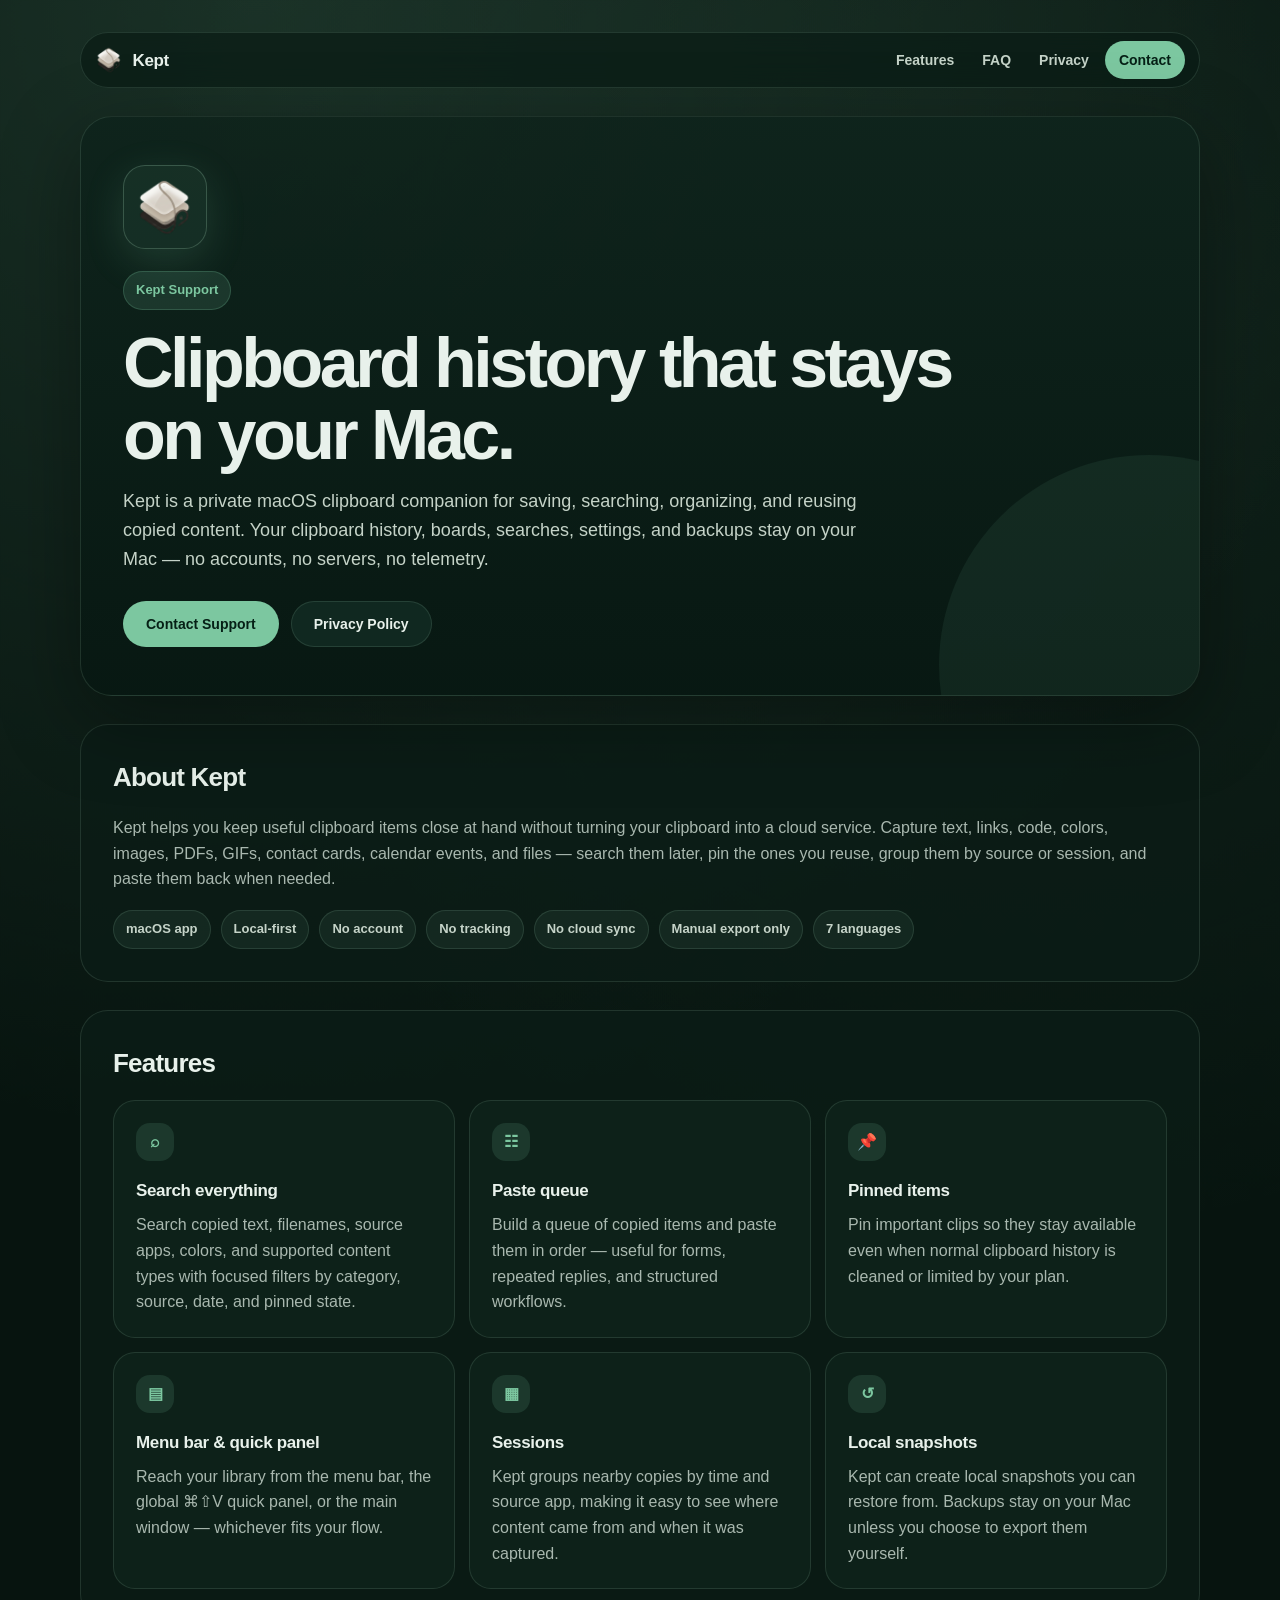
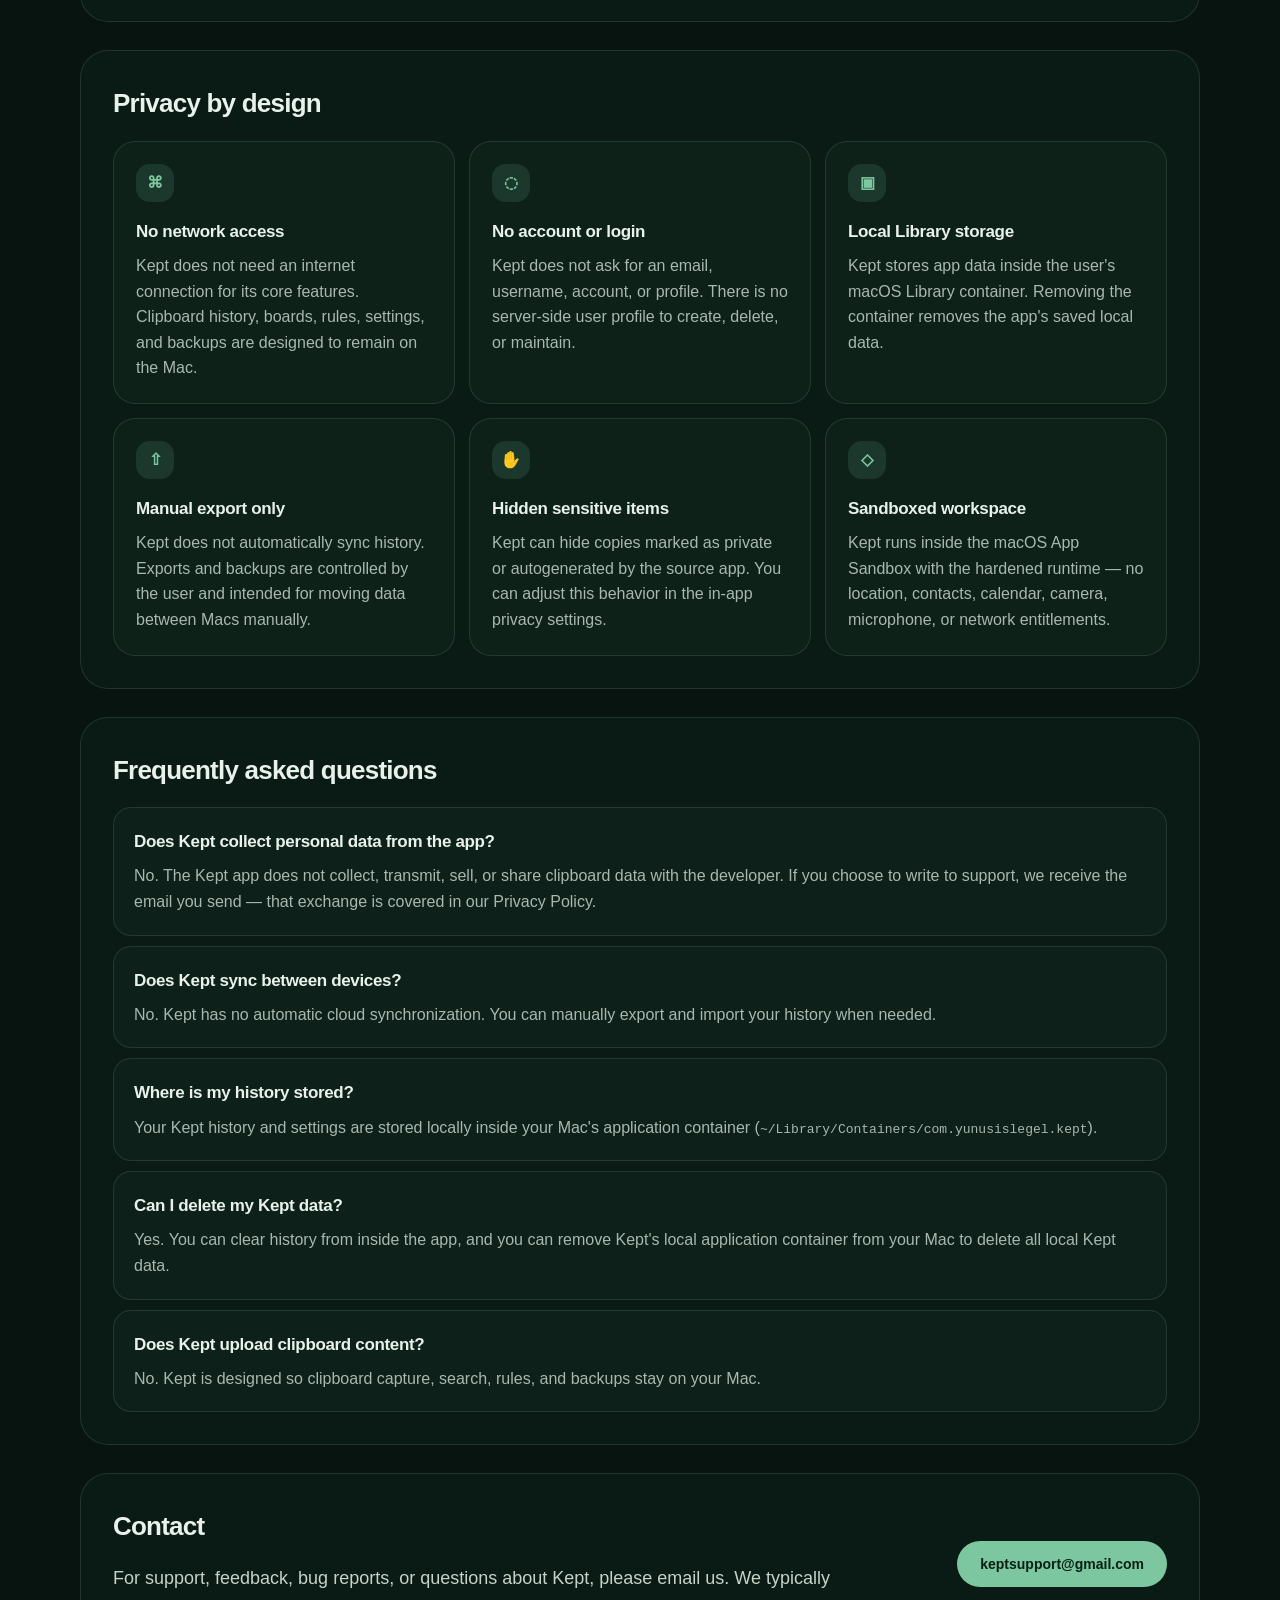
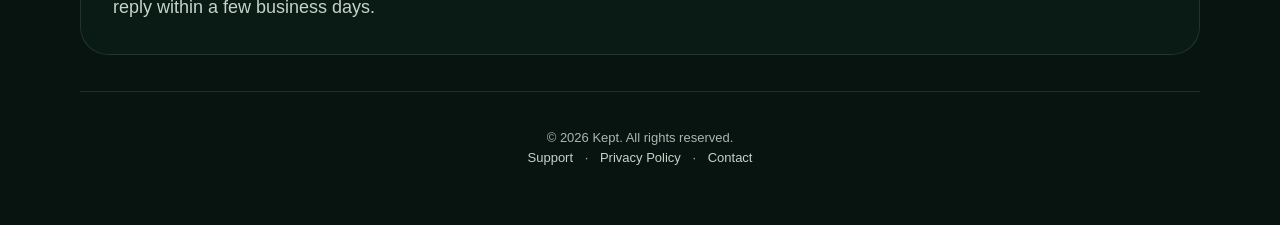
==== index.html @ 7ba40371 "Add files via upload" ====
<!DOCTYPE html>
<html lang="en">
<head>
  <meta charset="UTF-8" />
  <meta name="viewport" content="width=device-width, initial-scale=1.0" />
  <title>Kept — Support</title>
  <meta name="description" content="Kept is a fast, local-only clipboard manager for macOS. Everything you copy stays on your Mac." />
  <link rel="icon" type="image/png" href="./assets/KeptLogo.png" />
  <style>
    :root {
      --bg: #07140f;
      --panel: #0b1d16;
      --card: #0f241c;
      --card-soft: #102820;
      --border: rgba(148, 190, 167, 0.16);
      --border-strong: rgba(148, 190, 167, 0.28);
      --text: #e8f1eb;
      --muted: #a9b8af;
      --muted-strong: #c5d3c8;
      --accent: #7cc7a0;
      --accent-soft: rgba(124, 199, 160, 0.14);
      --shadow: 0 24px 80px rgba(0, 0, 0, 0.35);
    }

    * { box-sizing: border-box; }

    html, body { background: var(--bg); }

    body {
      margin: 0;
      font-family: -apple-system, BlinkMacSystemFont, "Inter", "Segoe UI", Arial, sans-serif;
      background:
        radial-gradient(circle at 20% 0%, rgba(124, 199, 160, 0.16), transparent 32%),
        radial-gradient(circle at 80% 10%, rgba(124, 199, 160, 0.08), transparent 28%),
        var(--bg);
      color: var(--text);
      line-height: 1.6;
      -webkit-font-smoothing: antialiased;
    }

    a { color: var(--accent); text-decoration: none; }
    a:hover { text-decoration: underline; }

    .wrap {
      width: min(1120px, calc(100% - 32px));
      margin: 0 auto;
      padding: 32px 0 48px;
    }

    /* Top bar */
    .topbar {
      display: flex;
      align-items: center;
      justify-content: space-between;
      padding: 8px 14px;
      border: 1px solid var(--border);
      background: rgba(11, 29, 22, 0.72);
      border-radius: 999px;
      backdrop-filter: blur(20px);
      -webkit-backdrop-filter: blur(20px);
      margin-bottom: 28px;
    }

    .brand {
      display: inline-flex;
      align-items: center;
      gap: 10px;
      font-weight: 800;
      letter-spacing: -0.02em;
      color: var(--text);
      font-size: 17px;
    }

    .brand img {
      width: 28px;
      height: 28px;
      border-radius: 8px;
      display: block;
    }

    .topnav {
      display: inline-flex;
      gap: 4px;
      align-items: center;
    }

    .topnav a {
      color: var(--muted-strong);
      font-weight: 700;
      font-size: 14px;
      padding: 8px 12px;
      border-radius: 999px;
    }

    .topnav a:hover {
      background: var(--accent-soft);
      color: var(--accent);
      text-decoration: none;
    }

    .topnav a.cta {
      background: var(--accent);
      color: #062016;
      padding: 8px 14px;
    }

    .topnav a.cta:hover { background: #6db691; color: #062016; }

    /* Hero */
    .hero {
      border: 1px solid var(--border);
      background: linear-gradient(180deg, rgba(15, 36, 28, 0.96), rgba(8, 24, 18, 0.96));
      border-radius: 32px;
      padding: 48px 42px;
      box-shadow: var(--shadow);
      overflow: hidden;
      position: relative;
    }

    .hero::after {
      content: "";
      position: absolute;
      width: 420px;
      height: 420px;
      border-radius: 999px;
      background: rgba(124, 199, 160, 0.08);
      right: -160px;
      bottom: -180px;
      pointer-events: none;
    }

    .hero-logo {
      width: 84px;
      height: 84px;
      border-radius: 22px;
      border: 1px solid var(--border-strong);
      background: rgba(124, 199, 160, 0.08);
      padding: 10px;
      box-shadow: 0 12px 40px rgba(124, 199, 160, 0.16);
      display: block;
    }

    .badge {
      display: inline-flex;
      align-items: center;
      gap: 8px;
      padding: 8px 12px;
      border-radius: 999px;
      background: var(--accent-soft);
      color: var(--accent);
      font-size: 13px;
      font-weight: 700;
      border: 1px solid rgba(124, 199, 160, 0.22);
      margin-top: 22px;
    }

    h1 {
      font-size: clamp(38px, 5.6vw, 70px);
      line-height: 1.02;
      letter-spacing: -0.05em;
      margin: 18px 0 16px;
      max-width: 900px;
    }

    h2 {
      margin: 0 0 16px;
      font-size: 26px;
      letter-spacing: -0.03em;
    }

    h3 {
      margin: 0 0 8px;
      font-size: 17px;
      letter-spacing: -0.02em;
    }

    p, li { color: var(--muted); margin: 0; }
    li { margin: 6px 0; }
    .lead { font-size: 18px; max-width: 760px; color: var(--muted-strong); }

    .actions {
      display: flex;
      flex-wrap: wrap;
      gap: 12px;
      margin-top: 28px;
      position: relative;
      z-index: 1;
    }

    .button {
      display: inline-flex;
      align-items: center;
      justify-content: center;
      min-height: 46px;
      padding: 0 22px;
      border-radius: 999px;
      font-weight: 800;
      border: 1px solid var(--border);
      background: var(--card-soft);
      color: var(--text);
      font-size: 14px;
    }

    .button.primary {
      background: var(--accent);
      color: #062016;
      border-color: transparent;
    }

    .button.primary:hover { background: #6db691; text-decoration: none; }
    .button:hover { background: rgba(124, 199, 160, 0.10); text-decoration: none; }

    .section {
      margin-top: 28px;
      border: 1px solid var(--border);
      background: rgba(11, 29, 22, 0.82);
      border-radius: 28px;
      padding: 32px;
    }

    .grid {
      display: grid;
      grid-template-columns: repeat(3, 1fr);
      gap: 14px;
    }

    .grid.two { grid-template-columns: repeat(2, 1fr); }

    .card {
      border: 1px solid var(--border);
      background: rgba(15, 36, 28, 0.82);
      border-radius: 22px;
      padding: 22px;
      min-height: 160px;
    }

    .icon {
      width: 38px;
      height: 38px;
      display: inline-flex;
      align-items: center;
      justify-content: center;
      border-radius: 14px;
      background: var(--accent-soft);
      color: var(--accent);
      margin-bottom: 16px;
      font-weight: 900;
      font-size: 16px;
    }

    .pill-row {
      display: flex;
      flex-wrap: wrap;
      gap: 10px;
      margin-top: 18px;
    }

    .pill {
      border: 1px solid var(--border);
      background: rgba(124, 199, 160, 0.08);
      color: var(--muted-strong);
      padding: 8px 12px;
      border-radius: 999px;
      font-size: 13px;
      font-weight: 700;
    }

    .faq {
      display: grid;
      gap: 10px;
    }

    .faq-item {
      border: 1px solid var(--border);
      background: rgba(15, 36, 28, 0.68);
      border-radius: 18px;
      padding: 20px;
    }

    .contact-card {
      display: flex;
      flex-wrap: wrap;
      gap: 18px;
      align-items: center;
      justify-content: space-between;
    }

    .contact-card .lead { margin: 0; }

    footer {
      padding: 36px 0 8px;
      color: var(--muted);
      font-size: 13px;
      text-align: center;
      border-top: 1px solid var(--border);
      margin-top: 36px;
    }

    footer a { color: var(--muted-strong); margin: 0 8px; }
    footer a:hover { color: var(--accent); }

    @media (max-width: 820px) {
      .hero { padding: 32px 24px; }
      .section { padding: 24px; }
      .grid, .grid.two { grid-template-columns: 1fr; }
      .topnav a:not(.cta) { display: none; }
    }
  </style>
</head>
<body>
  <main class="wrap">

    <nav class="topbar" aria-label="Primary">
      <a class="brand" href="./index.html">
        <img src="./assets/KeptLogo.png" alt="Kept logo" />
        Kept
      </a>
      <div class="topnav">
        <a href="#features">Features</a>
        <a href="#faq">FAQ</a>
        <a href="./privacy.html">Privacy</a>
        <a class="cta" href="mailto:keptsupport@gmail.com">Contact</a>
      </div>
    </nav>

    <section class="hero">
      <img class="hero-logo" src="./assets/KeptLogo.png" alt="Kept" />
      <span class="badge">Kept Support</span>
      <h1>Clipboard history that stays on your Mac.</h1>
      <p class="lead">
        Kept is a private macOS clipboard companion for saving, searching, organizing,
        and reusing copied content. Your clipboard history, boards, searches, settings,
        and backups stay on your Mac — no accounts, no servers, no telemetry.
      </p>
      <div class="actions">
        <a class="button primary" href="mailto:keptsupport@gmail.com">Contact Support</a>
        <a class="button" href="./privacy.html">Privacy Policy</a>
      </div>
    </section>

    <section class="section">
      <h2>About Kept</h2>
      <p>
        Kept helps you keep useful clipboard items close at hand without turning your
        clipboard into a cloud service. Capture text, links, code, colors, images, PDFs,
        GIFs, contact cards, calendar events, and files — search them later, pin the ones
        you reuse, group them by source or session, and paste them back when needed.
      </p>
      <div class="pill-row">
        <span class="pill">macOS app</span>
        <span class="pill">Local-first</span>
        <span class="pill">No account</span>
        <span class="pill">No tracking</span>
        <span class="pill">No cloud sync</span>
        <span class="pill">Manual export only</span>
        <span class="pill">7 languages</span>
      </div>
    </section>

    <section class="section" id="features">
      <h2>Features</h2>
      <div class="grid">
        <article class="card">
          <div class="icon">⌕</div>
          <h3>Search everything</h3>
          <p>Search copied text, filenames, source apps, colors, and supported content types with focused filters by category, source, date, and pinned state.</p>
        </article>
        <article class="card">
          <div class="icon">☷</div>
          <h3>Paste queue</h3>
          <p>Build a queue of copied items and paste them in order — useful for forms, repeated replies, and structured workflows.</p>
        </article>
        <article class="card">
          <div class="icon">📌</div>
          <h3>Pinned items</h3>
          <p>Pin important clips so they stay available even when normal clipboard history is cleaned or limited by your plan.</p>
        </article>
        <article class="card">
          <div class="icon">▤</div>
          <h3>Menu bar &amp; quick panel</h3>
          <p>Reach your library from the menu bar, the global ⌘⇧V quick panel, or the main window — whichever fits your flow.</p>
        </article>
        <article class="card">
          <div class="icon">▦</div>
          <h3>Sessions</h3>
          <p>Kept groups nearby copies by time and source app, making it easy to see where content came from and when it was captured.</p>
        </article>
        <article class="card">
          <div class="icon">↺</div>
          <h3>Local snapshots</h3>
          <p>Kept can create local snapshots you can restore from. Backups stay on your Mac unless you choose to export them yourself.</p>
        </article>
      </div>
    </section>

    <section class="section">
      <h2>Privacy by design</h2>
      <div class="grid">
        <article class="card">
          <div class="icon">⌘</div>
          <h3>No network access</h3>
          <p>Kept does not need an internet connection for its core features. Clipboard history, boards, rules, settings, and backups are designed to remain on the Mac.</p>
        </article>
        <article class="card">
          <div class="icon">◌</div>
          <h3>No account or login</h3>
          <p>Kept does not ask for an email, username, account, or profile. There is no server-side user profile to create, delete, or maintain.</p>
        </article>
        <article class="card">
          <div class="icon">▣</div>
          <h3>Local Library storage</h3>
          <p>Kept stores app data inside the user's macOS Library container. Removing the container removes the app's saved local data.</p>
        </article>
        <article class="card">
          <div class="icon">⇧</div>
          <h3>Manual export only</h3>
          <p>Kept does not automatically sync history. Exports and backups are controlled by the user and intended for moving data between Macs manually.</p>
        </article>
        <article class="card">
          <div class="icon">✋</div>
          <h3>Hidden sensitive items</h3>
          <p>Kept can hide copies marked as private or autogenerated by the source app. You can adjust this behavior in the in-app privacy settings.</p>
        </article>
        <article class="card">
          <div class="icon">◇</div>
          <h3>Sandboxed workspace</h3>
          <p>Kept runs inside the macOS App Sandbox with the hardened runtime — no location, contacts, calendar, camera, microphone, or network entitlements.</p>
        </article>
      </div>
    </section>

    <section class="section" id="faq">
      <h2>Frequently asked questions</h2>
      <div class="faq">
        <div class="faq-item">
          <h3>Does Kept collect personal data from the app?</h3>
          <p>No. The Kept app does not collect, transmit, sell, or share clipboard data with the developer. If you choose to write to support, we receive the email you send — that exchange is covered in our Privacy Policy.</p>
        </div>
        <div class="faq-item">
          <h3>Does Kept sync between devices?</h3>
          <p>No. Kept has no automatic cloud synchronization. You can manually export and import your history when needed.</p>
        </div>
        <div class="faq-item">
          <h3>Where is my history stored?</h3>
          <p>Your Kept history and settings are stored locally inside your Mac's application container (<code>~/Library/Containers/com.yunusislegel.kept</code>).</p>
        </div>
        <div class="faq-item">
          <h3>Can I delete my Kept data?</h3>
          <p>Yes. You can clear history from inside the app, and you can remove Kept's local application container from your Mac to delete all local Kept data.</p>
        </div>
        <div class="faq-item">
          <h3>Does Kept upload clipboard content?</h3>
          <p>No. Kept is designed so clipboard capture, search, rules, and backups stay on your Mac.</p>
        </div>
      </div>
    </section>

    <section class="section" id="contact">
      <div class="contact-card">
        <div>
          <h2>Contact</h2>
          <p class="lead">
            For support, feedback, bug reports, or questions about Kept, please email us.
            We typically reply within a few business days.
          </p>
        </div>
        <a class="button primary" href="mailto:keptsupport@gmail.com">keptsupport@gmail.com</a>
      </div>
    </section>

    <footer>
      © 2026 Kept. All rights reserved.
      <br />
      <a href="./index.html">Support</a> ·
      <a href="./privacy.html">Privacy Policy</a> ·
      <a href="mailto:keptsupport@gmail.com">Contact</a>
    </footer>
  </main>
</body>
</html>
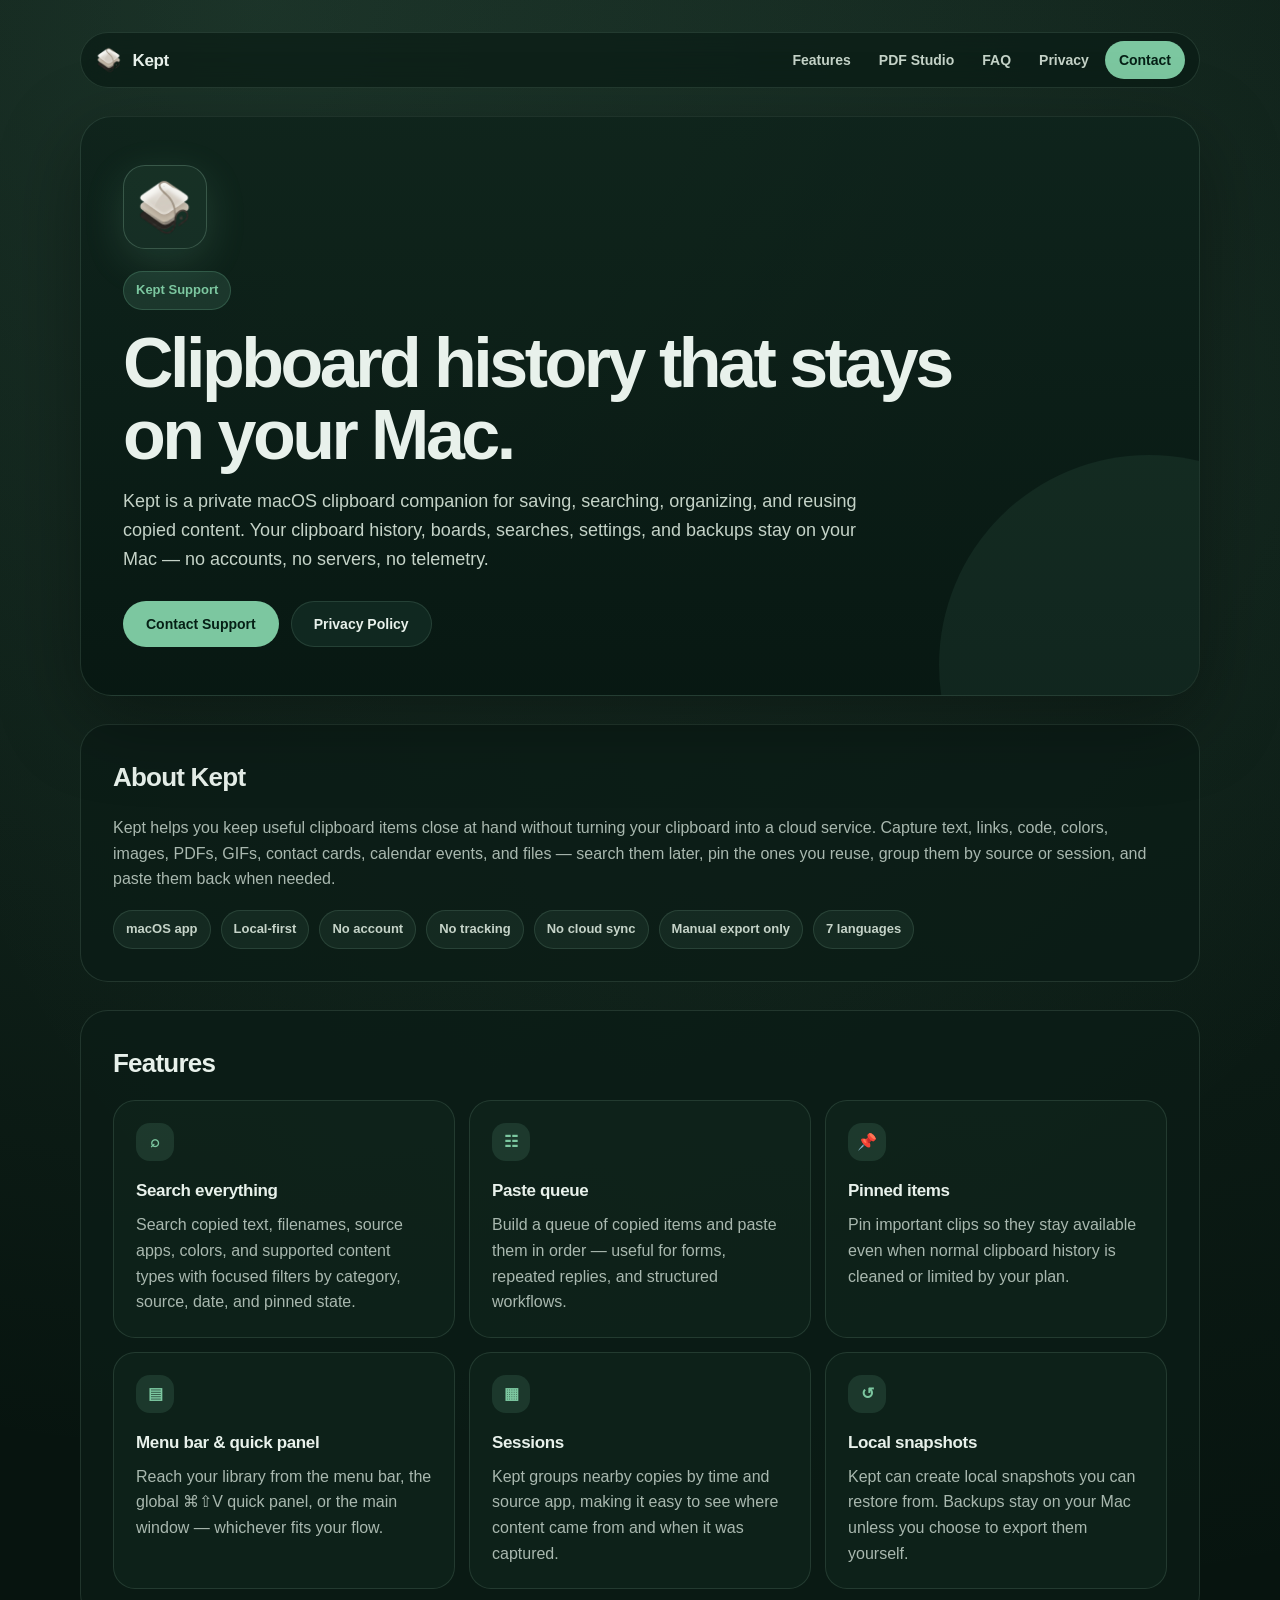
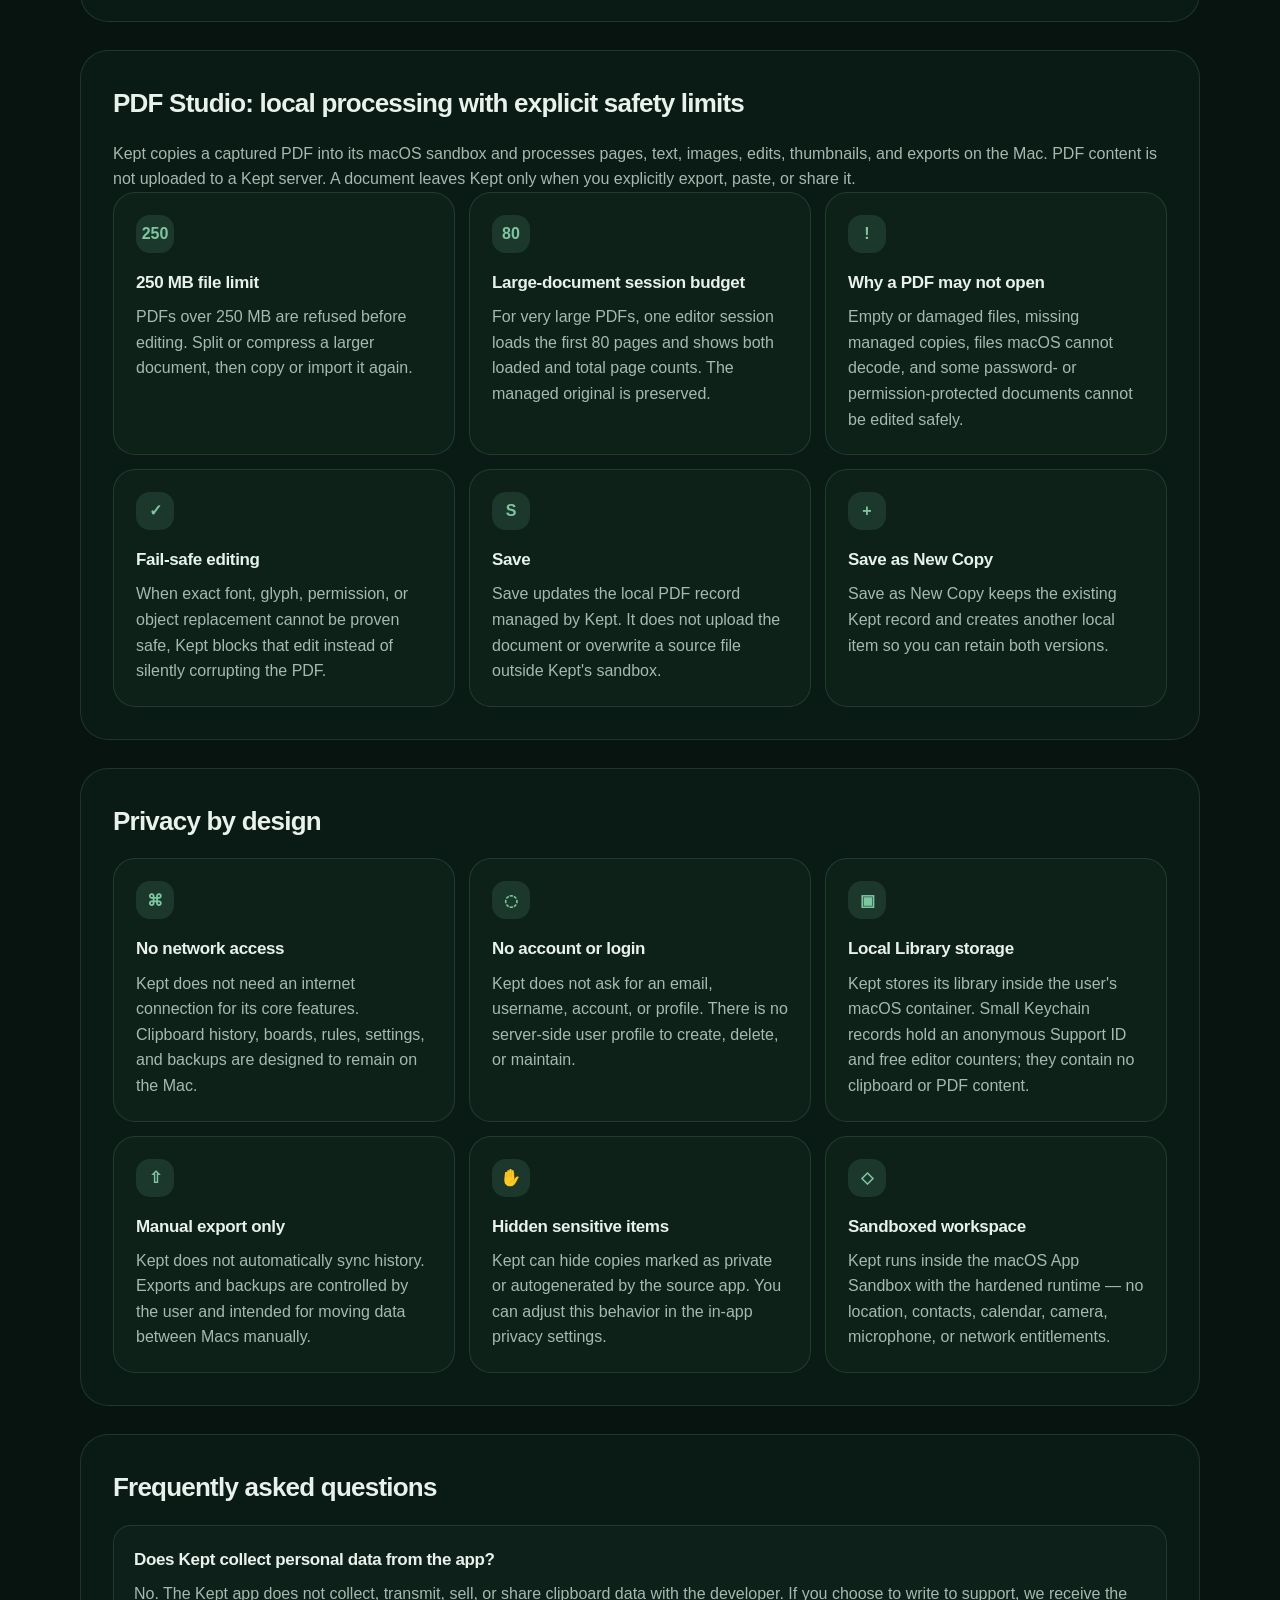
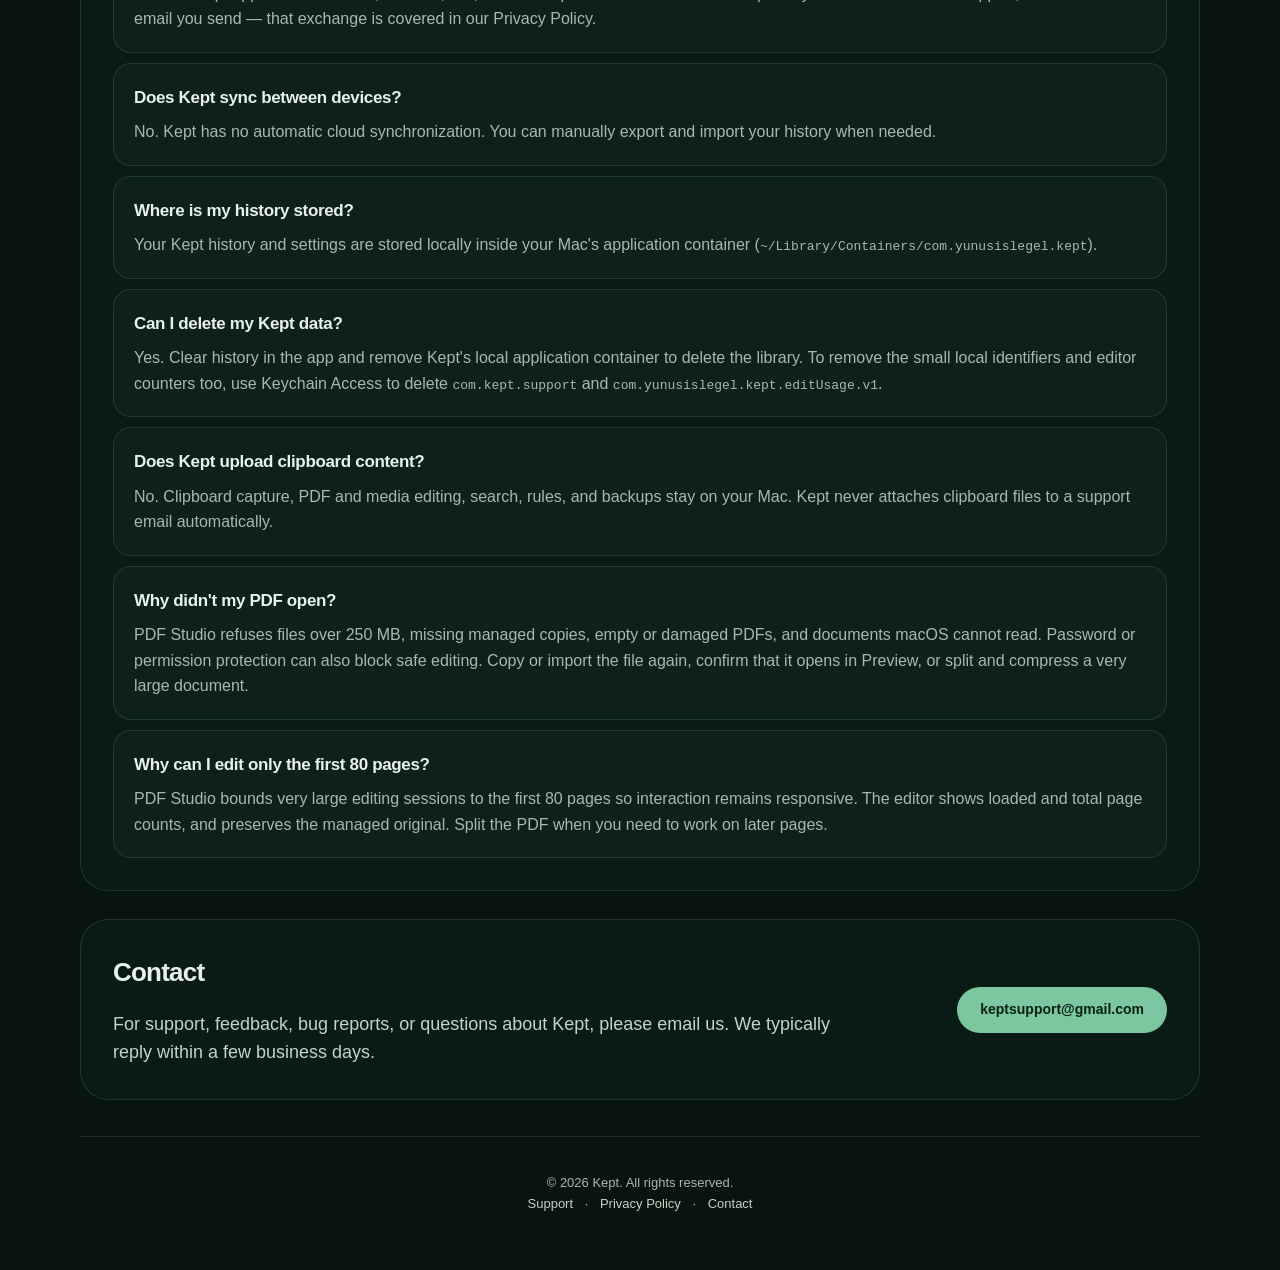
==== commit 602a4cba: "Document local PDF privacy and limits" ====
--- a/index.html
+++ b/index.html
@@ -317,6 +317,7 @@
       </a>
       <div class="topnav">
         <a href="#features">Features</a>
+        <a href="#pdf-studio">PDF Studio</a>
         <a href="#faq">FAQ</a>
         <a href="./privacy.html">Privacy</a>
         <a class="cta" href="mailto:keptsupport@gmail.com">Contact</a>
@@ -393,6 +394,48 @@
       </div>
     </section>
 
+    <section class="section" id="pdf-studio">
+      <h2>PDF Studio: local processing with explicit safety limits</h2>
+      <p>
+        Kept copies a captured PDF into its macOS sandbox and processes pages, text,
+        images, edits, thumbnails, and exports on the Mac. PDF content is not uploaded
+        to a Kept server. A document leaves Kept only when you explicitly export, paste,
+        or share it.
+      </p>
+      <div class="grid">
+        <article class="card">
+          <div class="icon">250</div>
+          <h3>250 MB file limit</h3>
+          <p>PDFs over 250 MB are refused before editing. Split or compress a larger document, then copy or import it again.</p>
+        </article>
+        <article class="card">
+          <div class="icon">80</div>
+          <h3>Large-document session budget</h3>
+          <p>For very large PDFs, one editor session loads the first 80 pages and shows both loaded and total page counts. The managed original is preserved.</p>
+        </article>
+        <article class="card">
+          <div class="icon">!</div>
+          <h3>Why a PDF may not open</h3>
+          <p>Empty or damaged files, missing managed copies, files macOS cannot decode, and some password- or permission-protected documents cannot be edited safely.</p>
+        </article>
+        <article class="card">
+          <div class="icon">✓</div>
+          <h3>Fail-safe editing</h3>
+          <p>When exact font, glyph, permission, or object replacement cannot be proven safe, Kept blocks that edit instead of silently corrupting the PDF.</p>
+        </article>
+        <article class="card">
+          <div class="icon">S</div>
+          <h3>Save</h3>
+          <p>Save updates the local PDF record managed by Kept. It does not upload the document or overwrite a source file outside Kept's sandbox.</p>
+        </article>
+        <article class="card">
+          <div class="icon">+</div>
+          <h3>Save as New Copy</h3>
+          <p>Save as New Copy keeps the existing Kept record and creates another local item so you can retain both versions.</p>
+        </article>
+      </div>
+    </section>
+
     <section class="section">
       <h2>Privacy by design</h2>
       <div class="grid">
@@ -409,7 +452,7 @@
         <article class="card">
           <div class="icon">▣</div>
           <h3>Local Library storage</h3>
-          <p>Kept stores app data inside the user's macOS Library container. Removing the container removes the app's saved local data.</p>
+          <p>Kept stores its library inside the user's macOS container. Small Keychain records hold an anonymous Support ID and free editor counters; they contain no clipboard or PDF content.</p>
         </article>
         <article class="card">
           <div class="icon">⇧</div>
@@ -446,11 +489,19 @@
         </div>
         <div class="faq-item">
           <h3>Can I delete my Kept data?</h3>
-          <p>Yes. You can clear history from inside the app, and you can remove Kept's local application container from your Mac to delete all local Kept data.</p>
+          <p>Yes. Clear history in the app and remove Kept's local application container to delete the library. To remove the small local identifiers and editor counters too, use Keychain Access to delete <code>com.kept.support</code> and <code>com.yunusislegel.kept.editUsage.v1</code>.</p>
         </div>
         <div class="faq-item">
           <h3>Does Kept upload clipboard content?</h3>
-          <p>No. Kept is designed so clipboard capture, search, rules, and backups stay on your Mac.</p>
+          <p>No. Clipboard capture, PDF and media editing, search, rules, and backups stay on your Mac. Kept never attaches clipboard files to a support email automatically.</p>
+        </div>
+        <div class="faq-item">
+          <h3>Why didn't my PDF open?</h3>
+          <p>PDF Studio refuses files over 250 MB, missing managed copies, empty or damaged PDFs, and documents macOS cannot read. Password or permission protection can also block safe editing. Copy or import the file again, confirm that it opens in Preview, or split and compress a very large document.</p>
+        </div>
+        <div class="faq-item">
+          <h3>Why can I edit only the first 80 pages?</h3>
+          <p>PDF Studio bounds very large editing sessions to the first 80 pages so interaction remains responsive. The editor shows loaded and total page counts, and preserves the managed original. Split the PDF when you need to work on later pages.</p>
         </div>
       </div>
     </section>
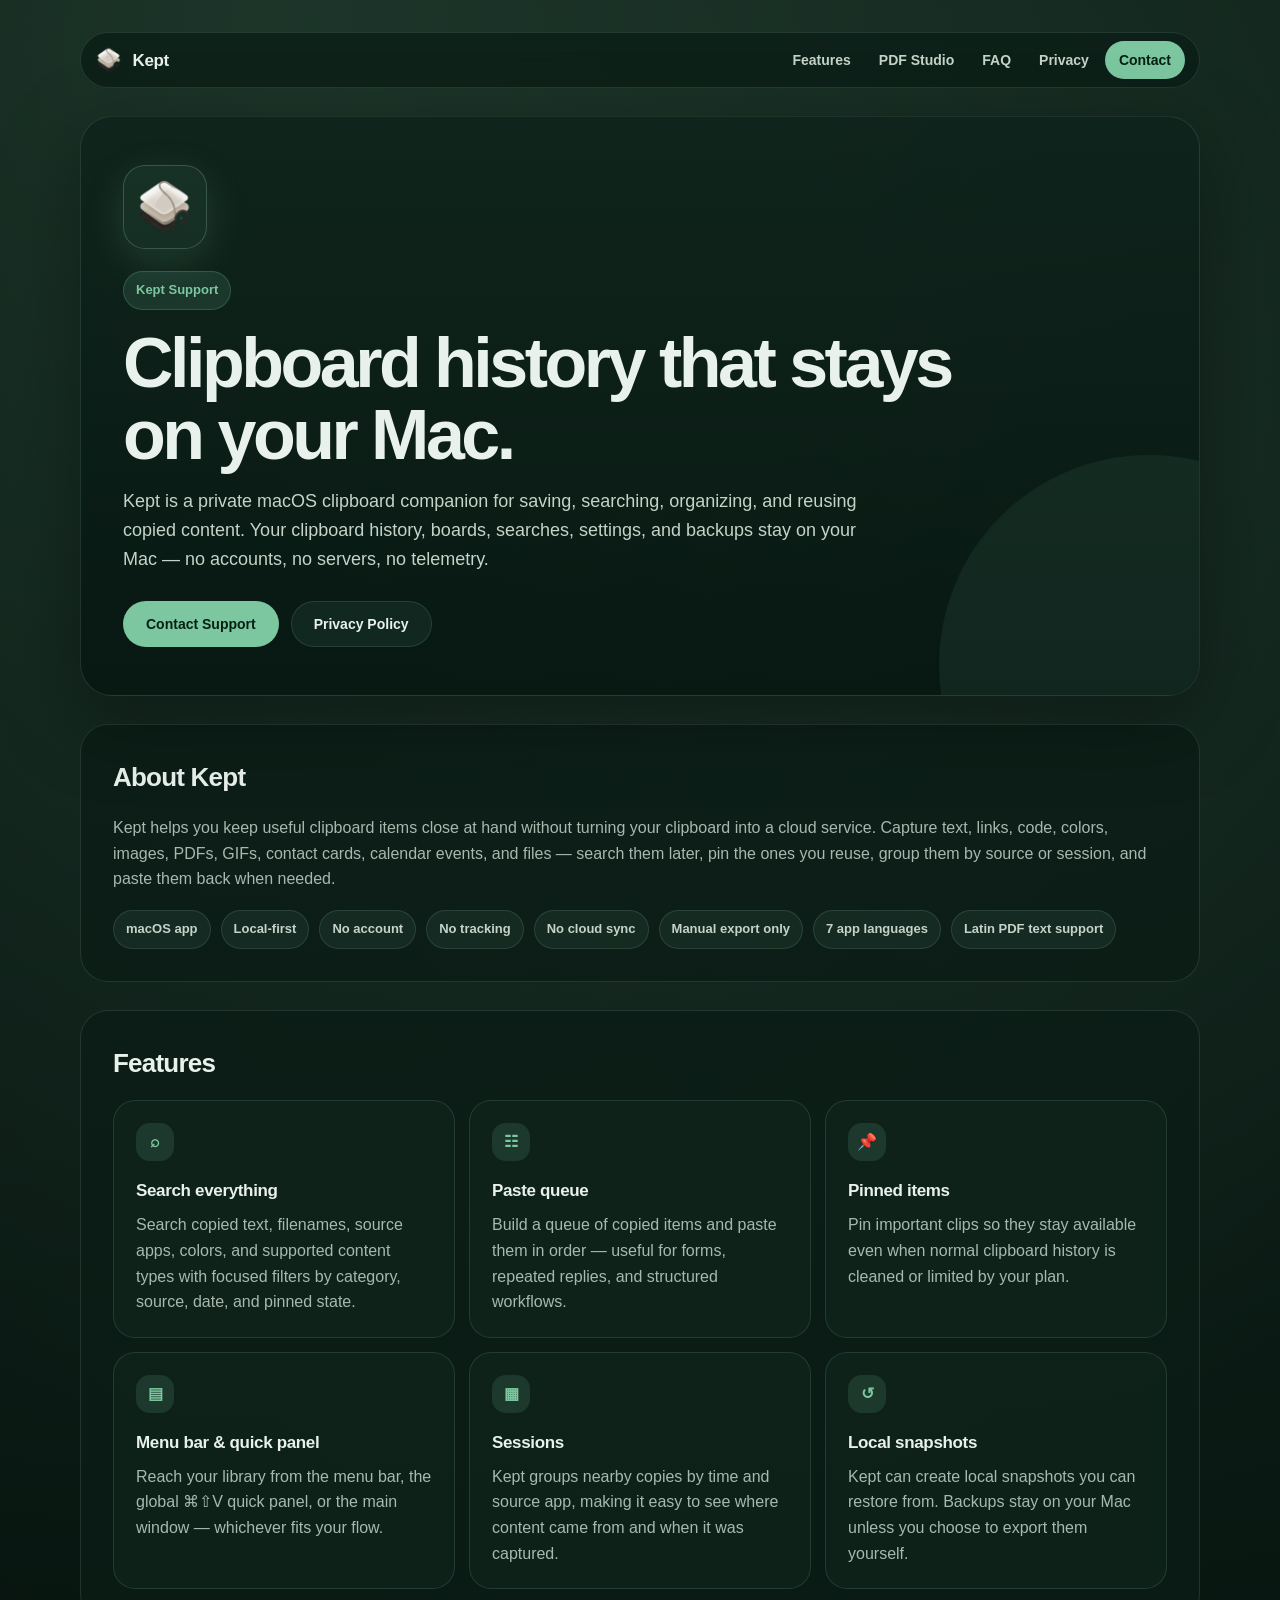
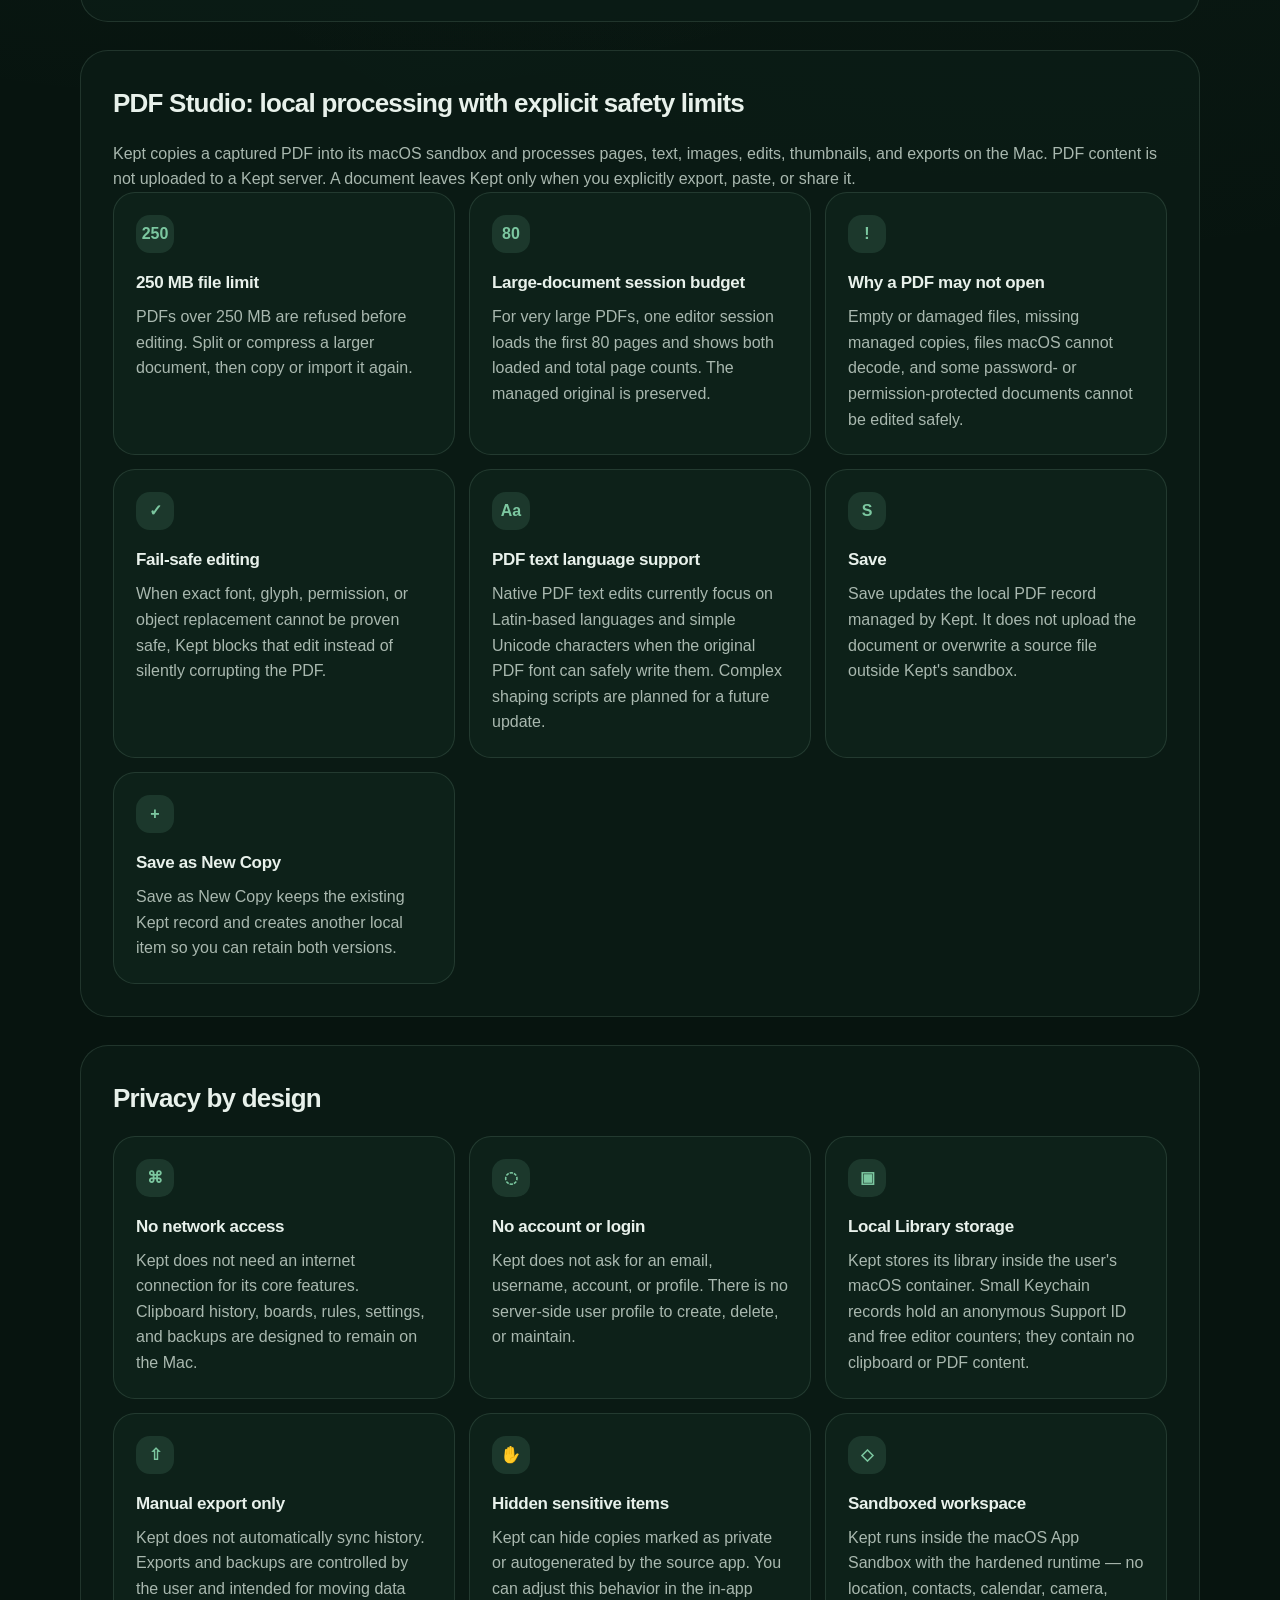
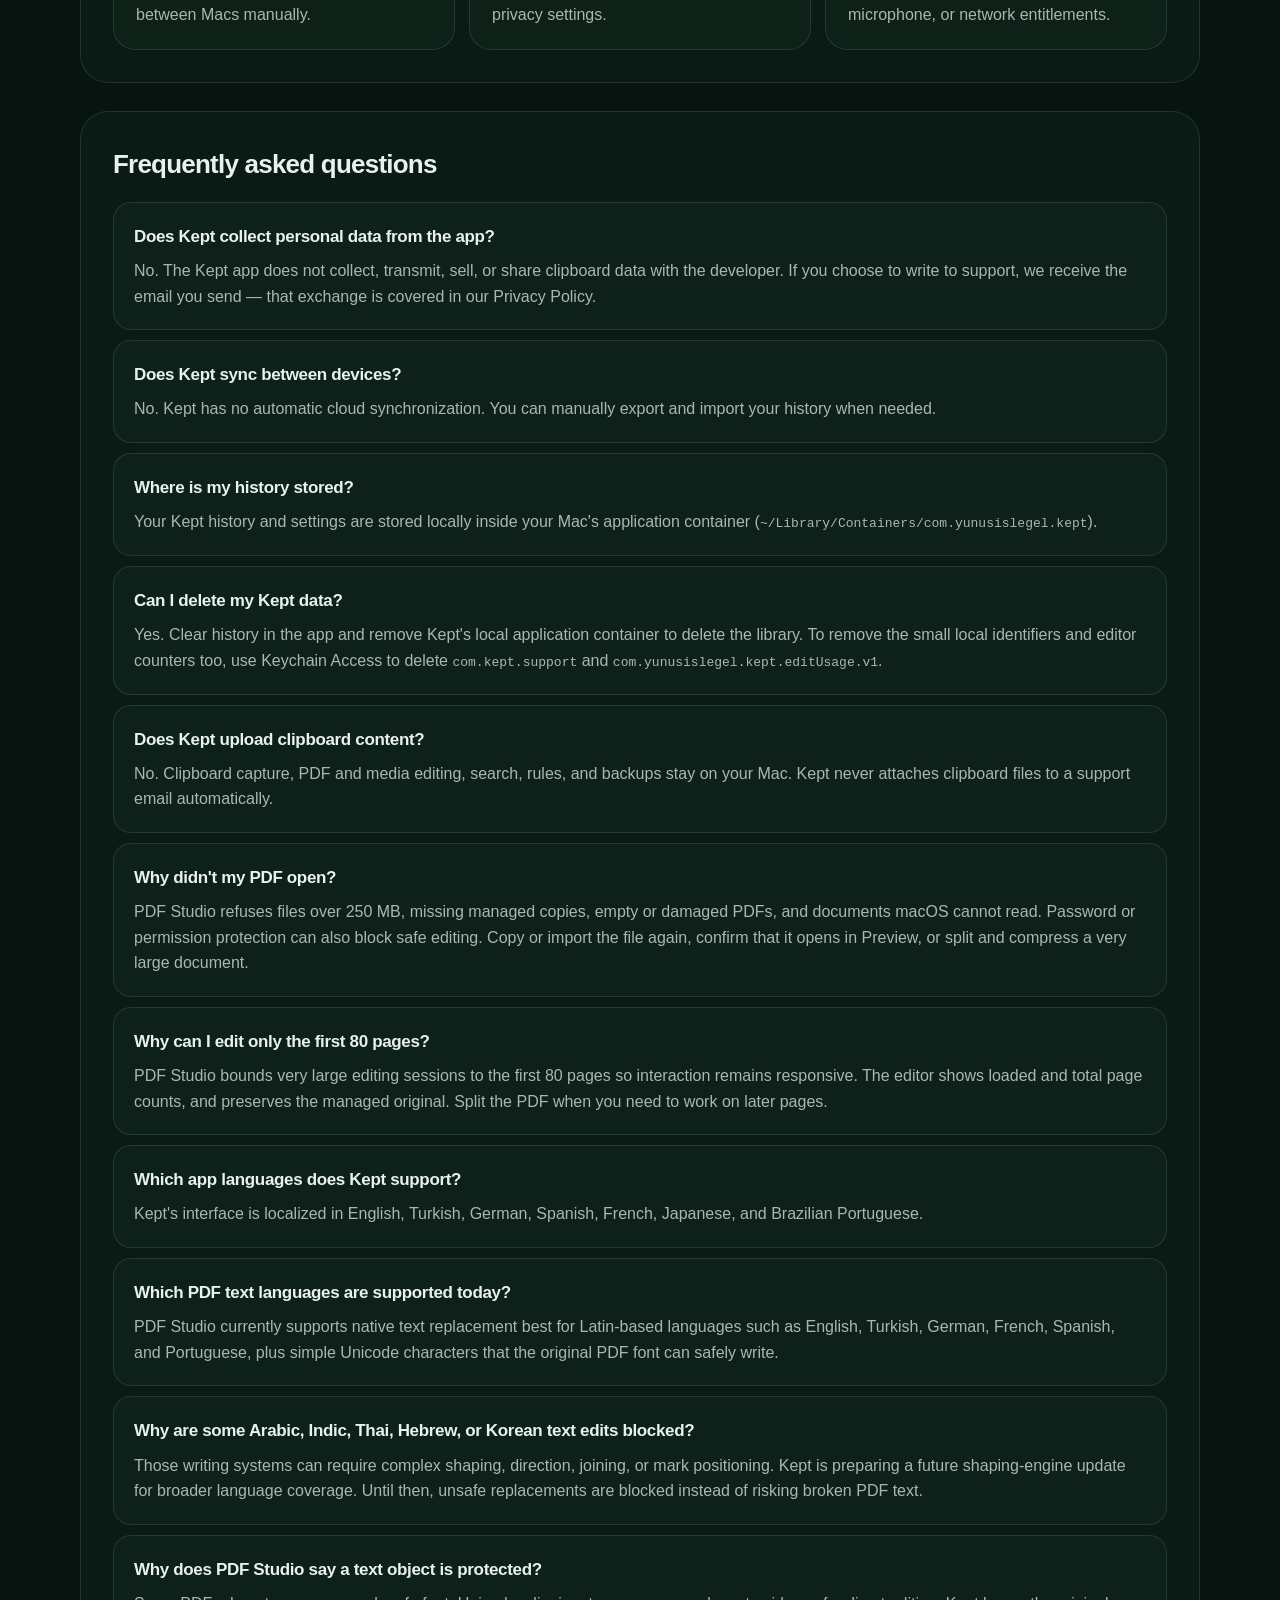
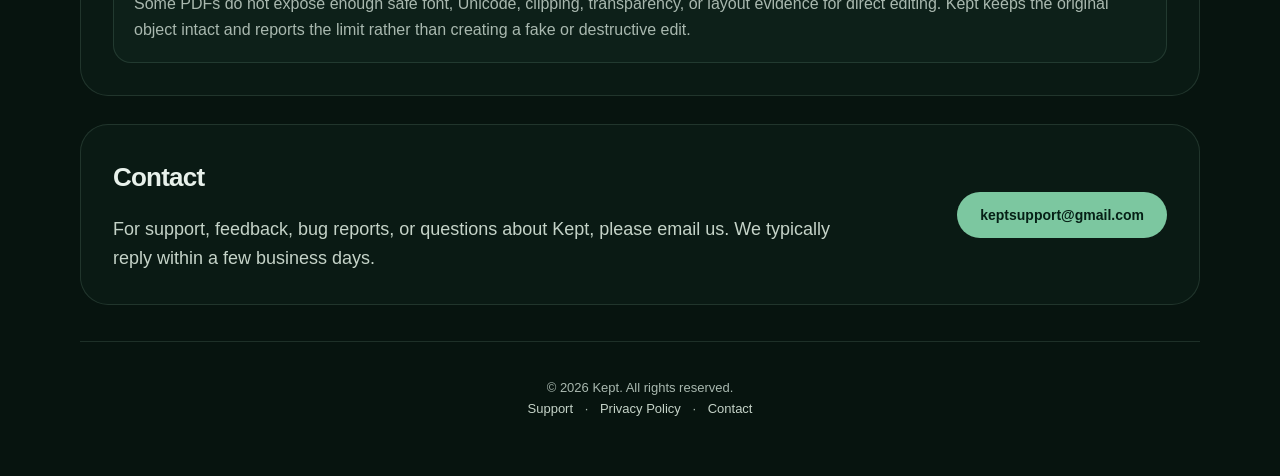
==== commit 05c6f724: "Add PDF text language support FAQ" ====
--- a/index.html
+++ b/index.html
@@ -354,7 +354,8 @@
         <span class="pill">No tracking</span>
         <span class="pill">No cloud sync</span>
         <span class="pill">Manual export only</span>
-        <span class="pill">7 languages</span>
+        <span class="pill">7 app languages</span>
+        <span class="pill">Latin PDF text support</span>
       </div>
     </section>
 
@@ -424,6 +425,11 @@
           <p>When exact font, glyph, permission, or object replacement cannot be proven safe, Kept blocks that edit instead of silently corrupting the PDF.</p>
         </article>
         <article class="card">
+          <div class="icon">Aa</div>
+          <h3>PDF text language support</h3>
+          <p>Native PDF text edits currently focus on Latin-based languages and simple Unicode characters when the original PDF font can safely write them. Complex shaping scripts are planned for a future update.</p>
+        </article>
+        <article class="card">
           <div class="icon">S</div>
           <h3>Save</h3>
           <p>Save updates the local PDF record managed by Kept. It does not upload the document or overwrite a source file outside Kept's sandbox.</p>
@@ -502,6 +508,22 @@
         <div class="faq-item">
           <h3>Why can I edit only the first 80 pages?</h3>
           <p>PDF Studio bounds very large editing sessions to the first 80 pages so interaction remains responsive. The editor shows loaded and total page counts, and preserves the managed original. Split the PDF when you need to work on later pages.</p>
+        </div>
+        <div class="faq-item">
+          <h3>Which app languages does Kept support?</h3>
+          <p>Kept's interface is localized in English, Turkish, German, Spanish, French, Japanese, and Brazilian Portuguese.</p>
+        </div>
+        <div class="faq-item">
+          <h3>Which PDF text languages are supported today?</h3>
+          <p>PDF Studio currently supports native text replacement best for Latin-based languages such as English, Turkish, German, French, Spanish, and Portuguese, plus simple Unicode characters that the original PDF font can safely write.</p>
+        </div>
+        <div class="faq-item">
+          <h3>Why are some Arabic, Indic, Thai, Hebrew, or Korean text edits blocked?</h3>
+          <p>Those writing systems can require complex shaping, direction, joining, or mark positioning. Kept is preparing a future shaping-engine update for broader language coverage. Until then, unsafe replacements are blocked instead of risking broken PDF text.</p>
+        </div>
+        <div class="faq-item">
+          <h3>Why does PDF Studio say a text object is protected?</h3>
+          <p>Some PDFs do not expose enough safe font, Unicode, clipping, transparency, or layout evidence for direct editing. Kept keeps the original object intact and reports the limit rather than creating a fake or destructive edit.</p>
         </div>
       </div>
     </section>
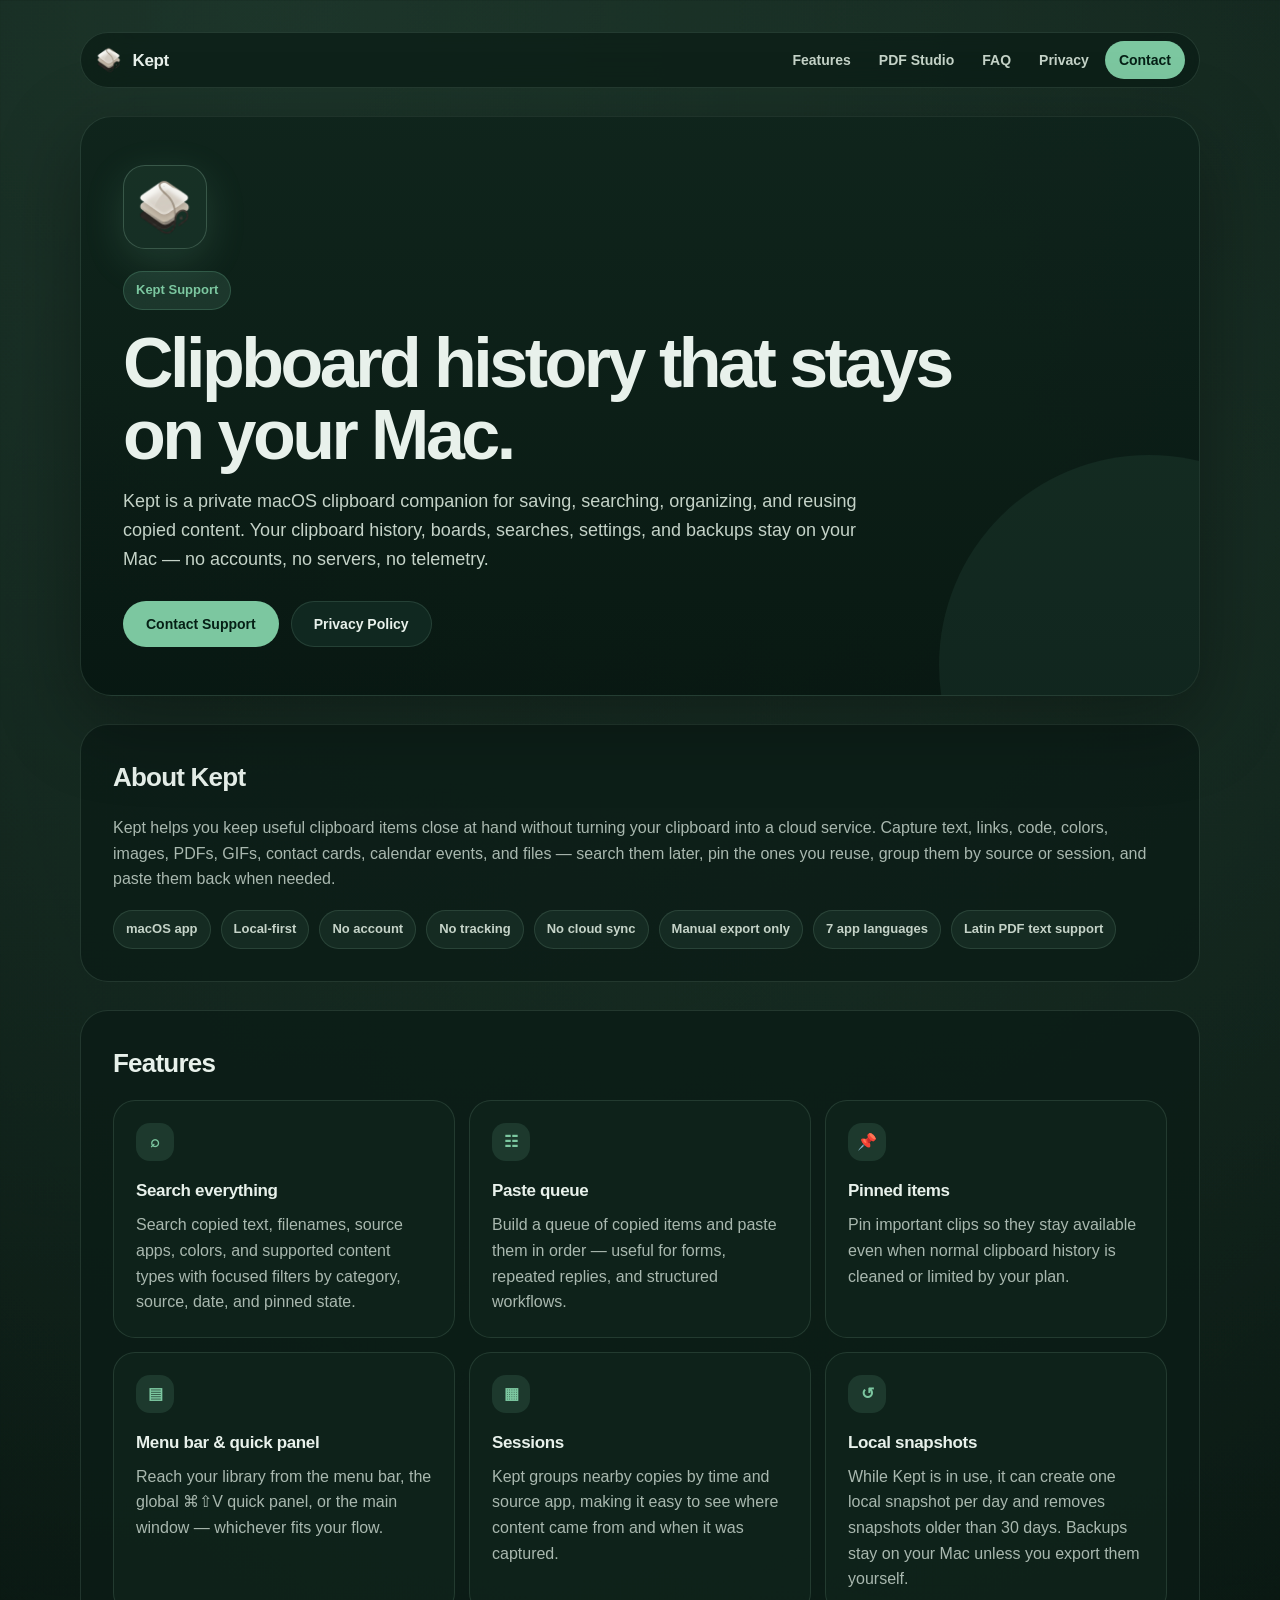
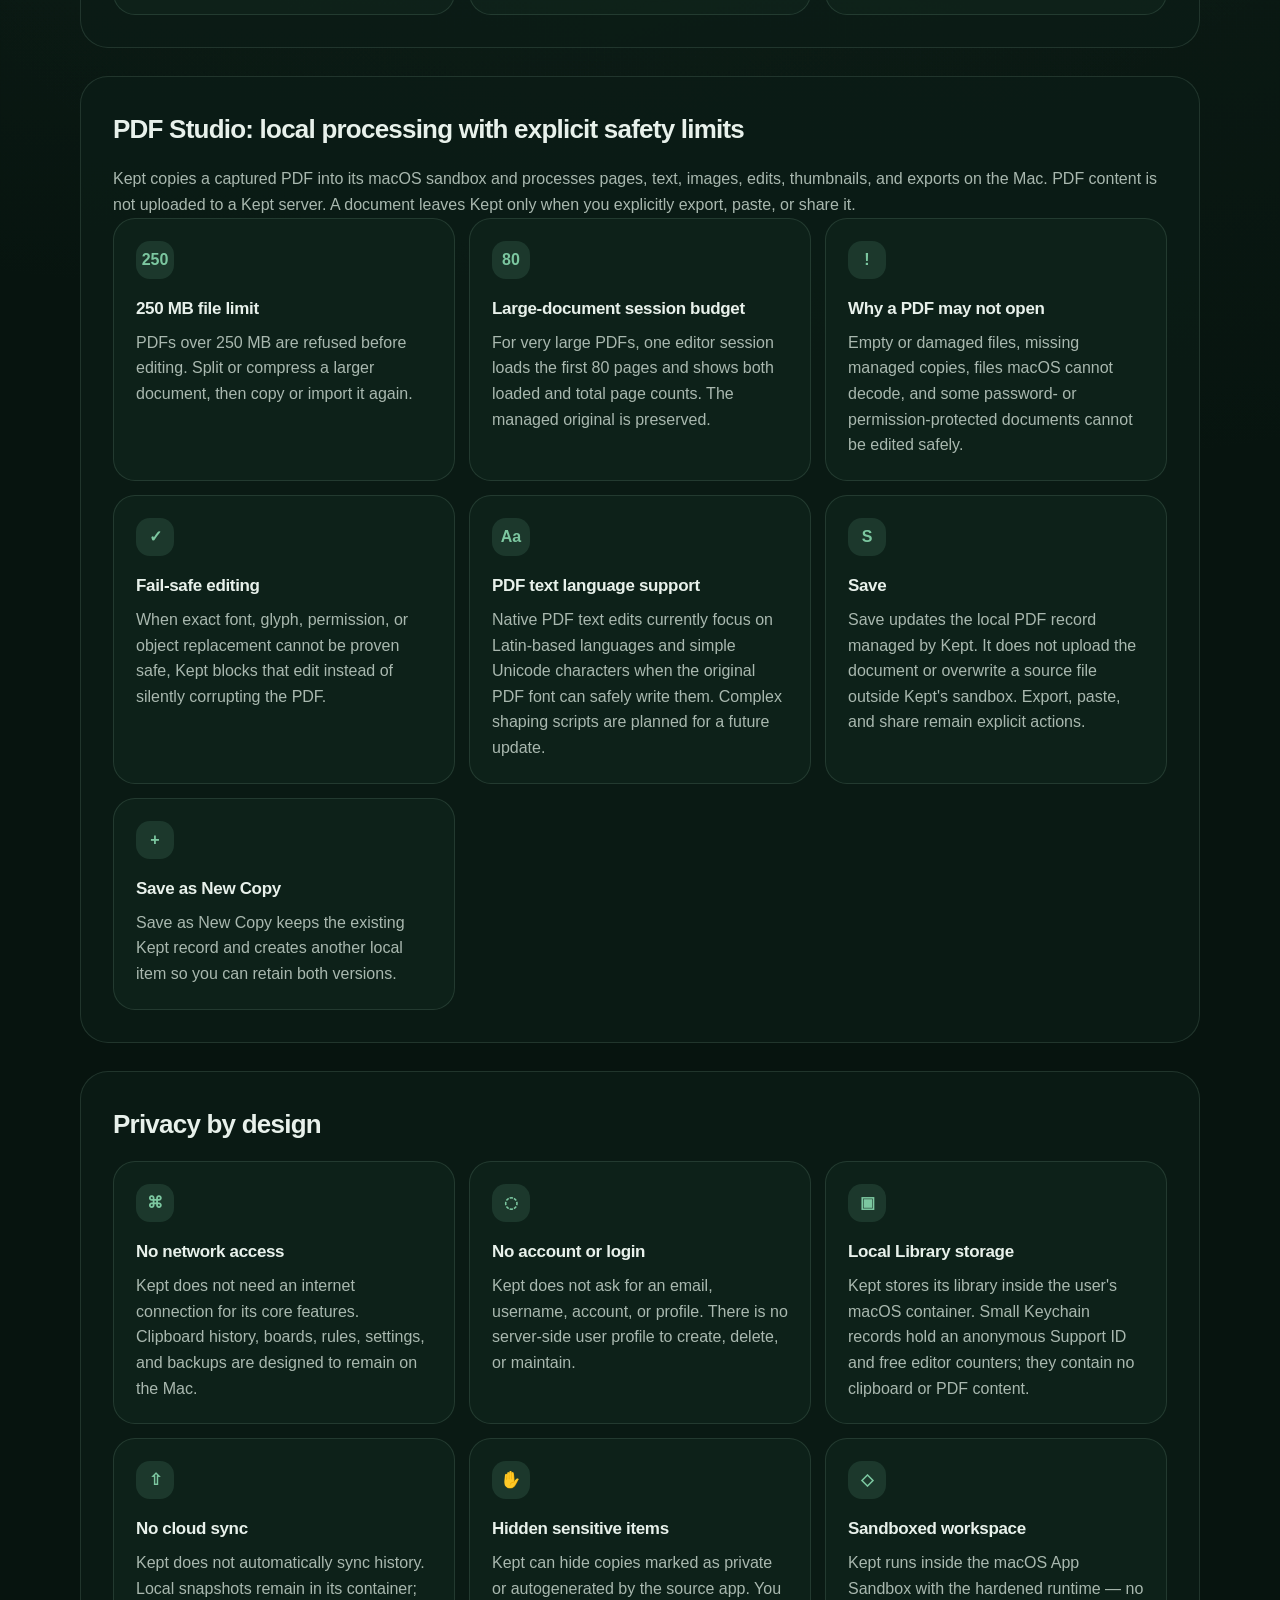
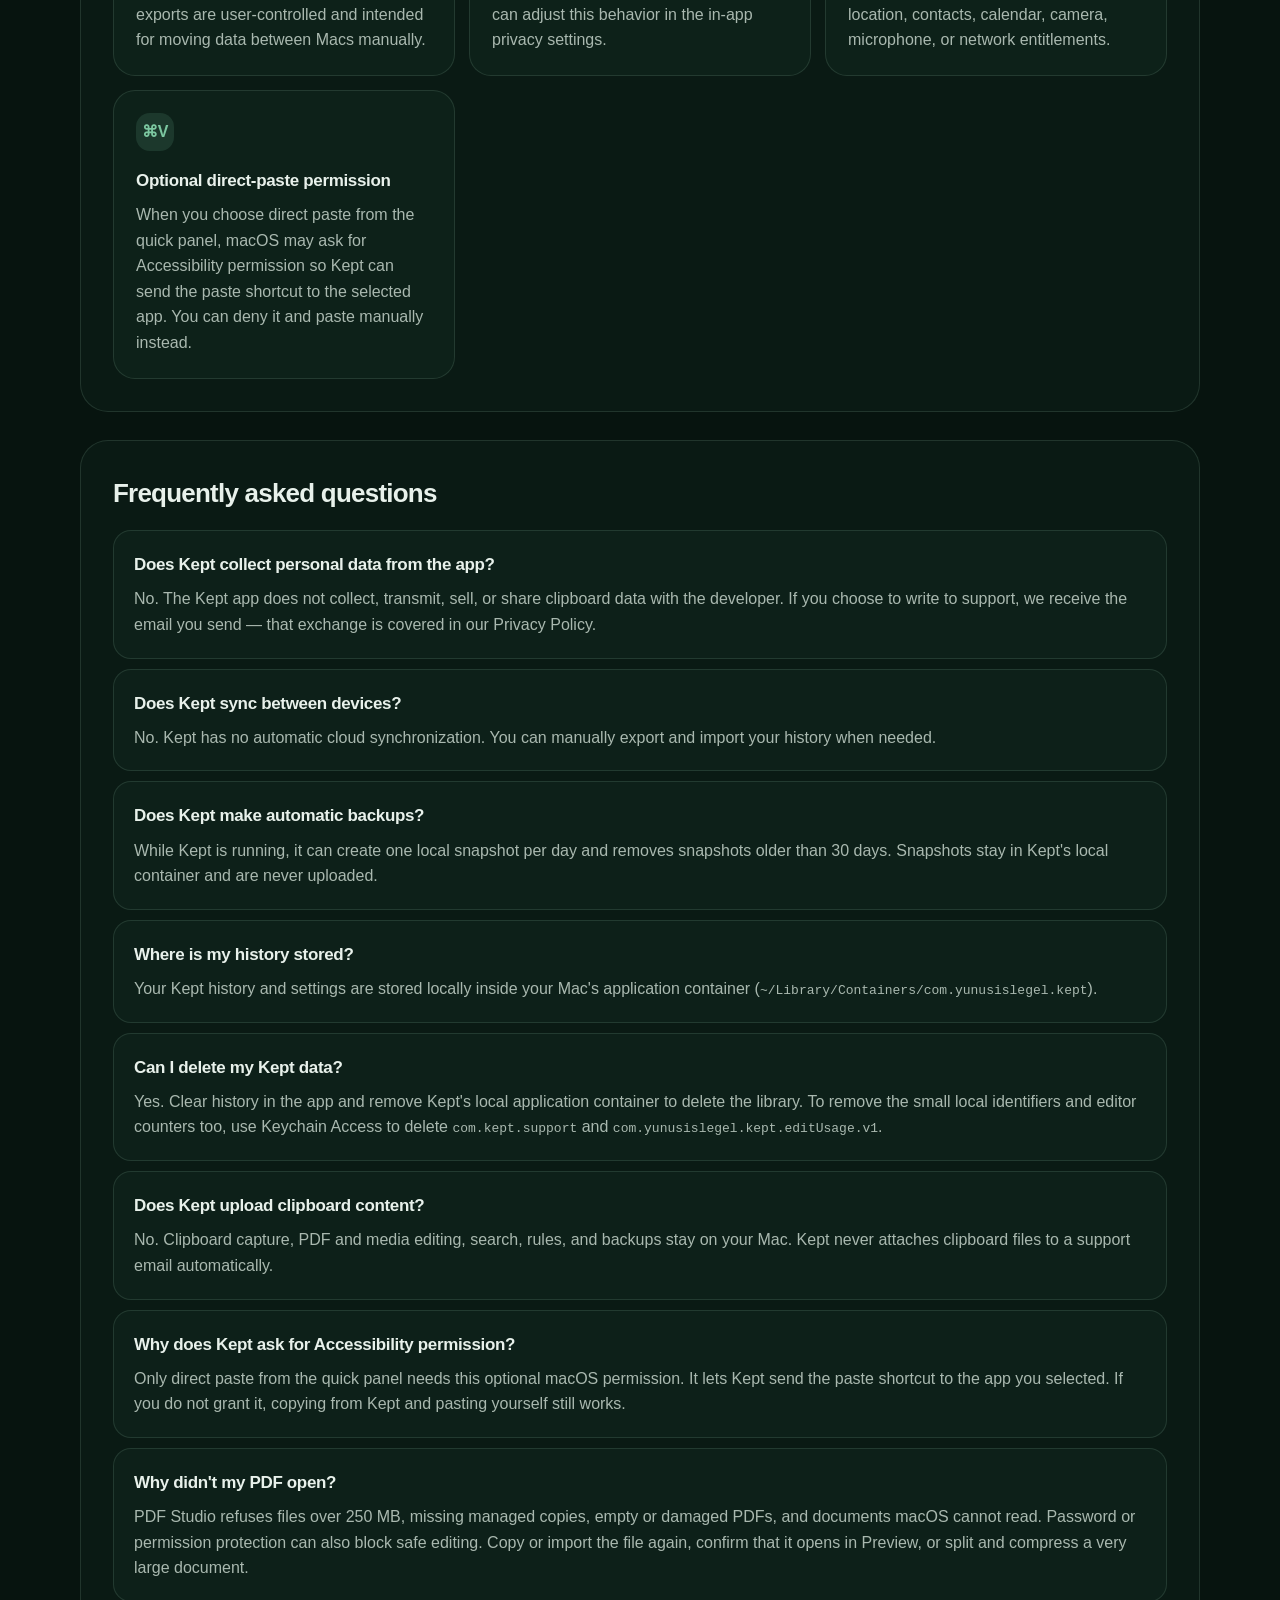
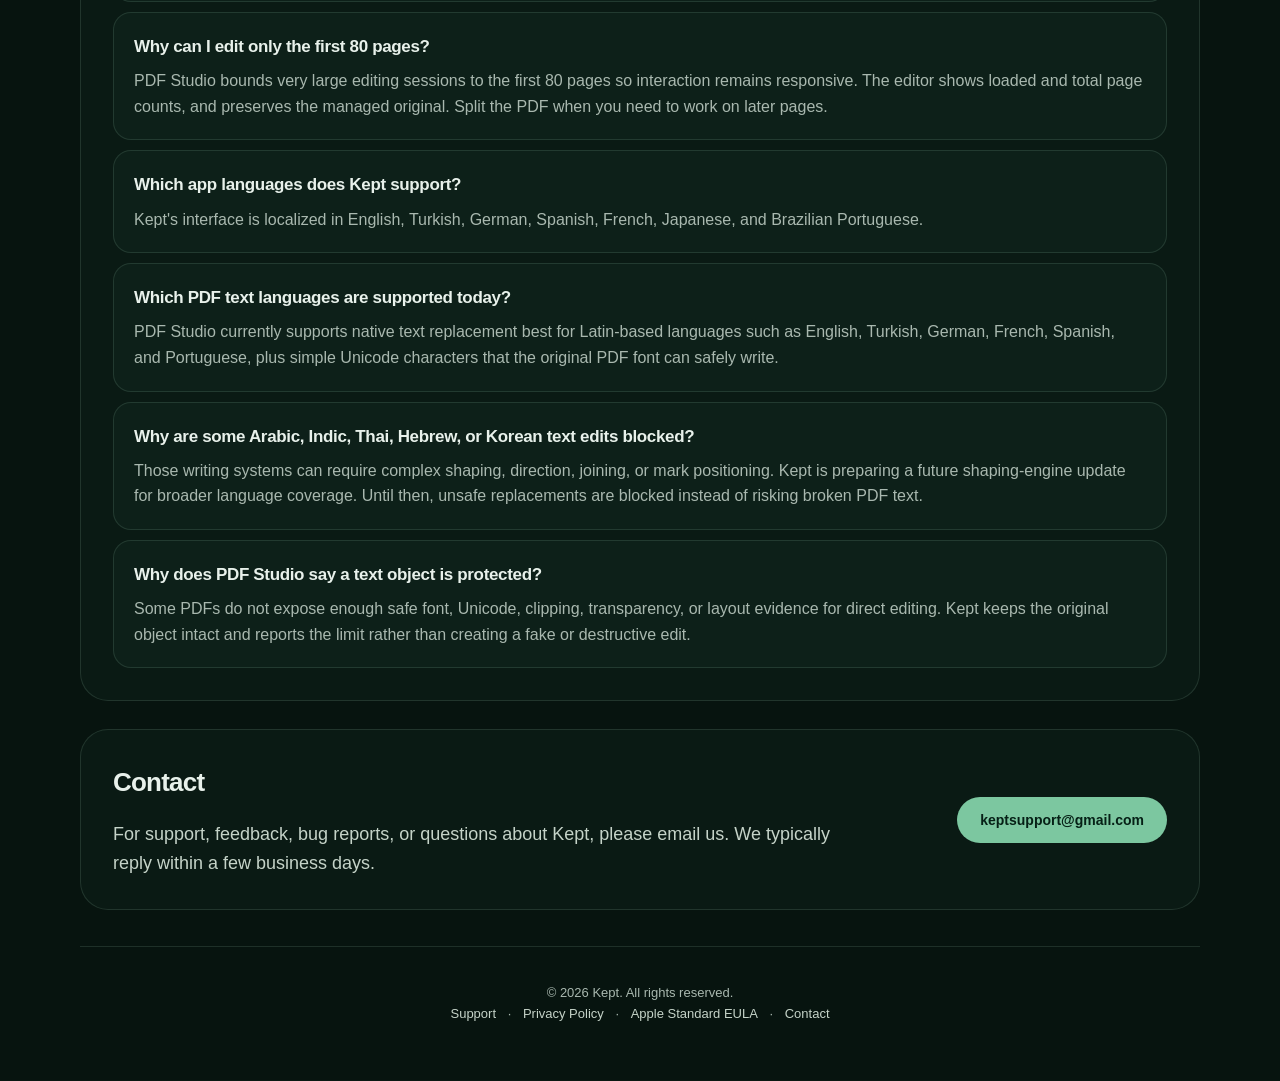
==== commit 4b928df2: "Update support and privacy disclosures" ====
--- a/index.html
+++ b/index.html
@@ -390,7 +390,7 @@
         <article class="card">
           <div class="icon">↺</div>
           <h3>Local snapshots</h3>
-          <p>Kept can create local snapshots you can restore from. Backups stay on your Mac unless you choose to export them yourself.</p>
+          <p>While Kept is in use, it can create one local snapshot per day and removes snapshots older than 30 days. Backups stay on your Mac unless you export them yourself.</p>
         </article>
       </div>
     </section>
@@ -432,7 +432,7 @@
         <article class="card">
           <div class="icon">S</div>
           <h3>Save</h3>
-          <p>Save updates the local PDF record managed by Kept. It does not upload the document or overwrite a source file outside Kept's sandbox.</p>
+          <p>Save updates the local PDF record managed by Kept. It does not upload the document or overwrite a source file outside Kept's sandbox. Export, paste, and share remain explicit actions.</p>
         </article>
         <article class="card">
           <div class="icon">+</div>
@@ -462,8 +462,8 @@
         </article>
         <article class="card">
           <div class="icon">⇧</div>
-          <h3>Manual export only</h3>
-          <p>Kept does not automatically sync history. Exports and backups are controlled by the user and intended for moving data between Macs manually.</p>
+          <h3>No cloud sync</h3>
+          <p>Kept does not automatically sync history. Local snapshots remain in its container; exports are user-controlled and intended for moving data between Macs manually.</p>
         </article>
         <article class="card">
           <div class="icon">✋</div>
@@ -475,6 +475,11 @@
           <h3>Sandboxed workspace</h3>
           <p>Kept runs inside the macOS App Sandbox with the hardened runtime — no location, contacts, calendar, camera, microphone, or network entitlements.</p>
         </article>
+        <article class="card">
+          <div class="icon">⌘V</div>
+          <h3>Optional direct-paste permission</h3>
+          <p>When you choose direct paste from the quick panel, macOS may ask for Accessibility permission so Kept can send the paste shortcut to the selected app. You can deny it and paste manually instead.</p>
+        </article>
       </div>
     </section>
 
@@ -490,6 +495,10 @@
           <p>No. Kept has no automatic cloud synchronization. You can manually export and import your history when needed.</p>
         </div>
         <div class="faq-item">
+          <h3>Does Kept make automatic backups?</h3>
+          <p>While Kept is running, it can create one local snapshot per day and removes snapshots older than 30 days. Snapshots stay in Kept's local container and are never uploaded.</p>
+        </div>
+        <div class="faq-item">
           <h3>Where is my history stored?</h3>
           <p>Your Kept history and settings are stored locally inside your Mac's application container (<code>~/Library/Containers/com.yunusislegel.kept</code>).</p>
         </div>
@@ -500,6 +509,10 @@
         <div class="faq-item">
           <h3>Does Kept upload clipboard content?</h3>
           <p>No. Clipboard capture, PDF and media editing, search, rules, and backups stay on your Mac. Kept never attaches clipboard files to a support email automatically.</p>
+        </div>
+        <div class="faq-item">
+          <h3>Why does Kept ask for Accessibility permission?</h3>
+          <p>Only direct paste from the quick panel needs this optional macOS permission. It lets Kept send the paste shortcut to the app you selected. If you do not grant it, copying from Kept and pasting yourself still works.</p>
         </div>
         <div class="faq-item">
           <h3>Why didn't my PDF open?</h3>
@@ -546,6 +559,7 @@
       <br />
       <a href="./index.html">Support</a> ·
       <a href="./privacy.html">Privacy Policy</a> ·
+      <a href="https://www.apple.com/legal/internet-services/itunes/dev/stdeula/">Apple Standard EULA</a> ·
       <a href="mailto:keptsupport@gmail.com">Contact</a>
     </footer>
   </main>
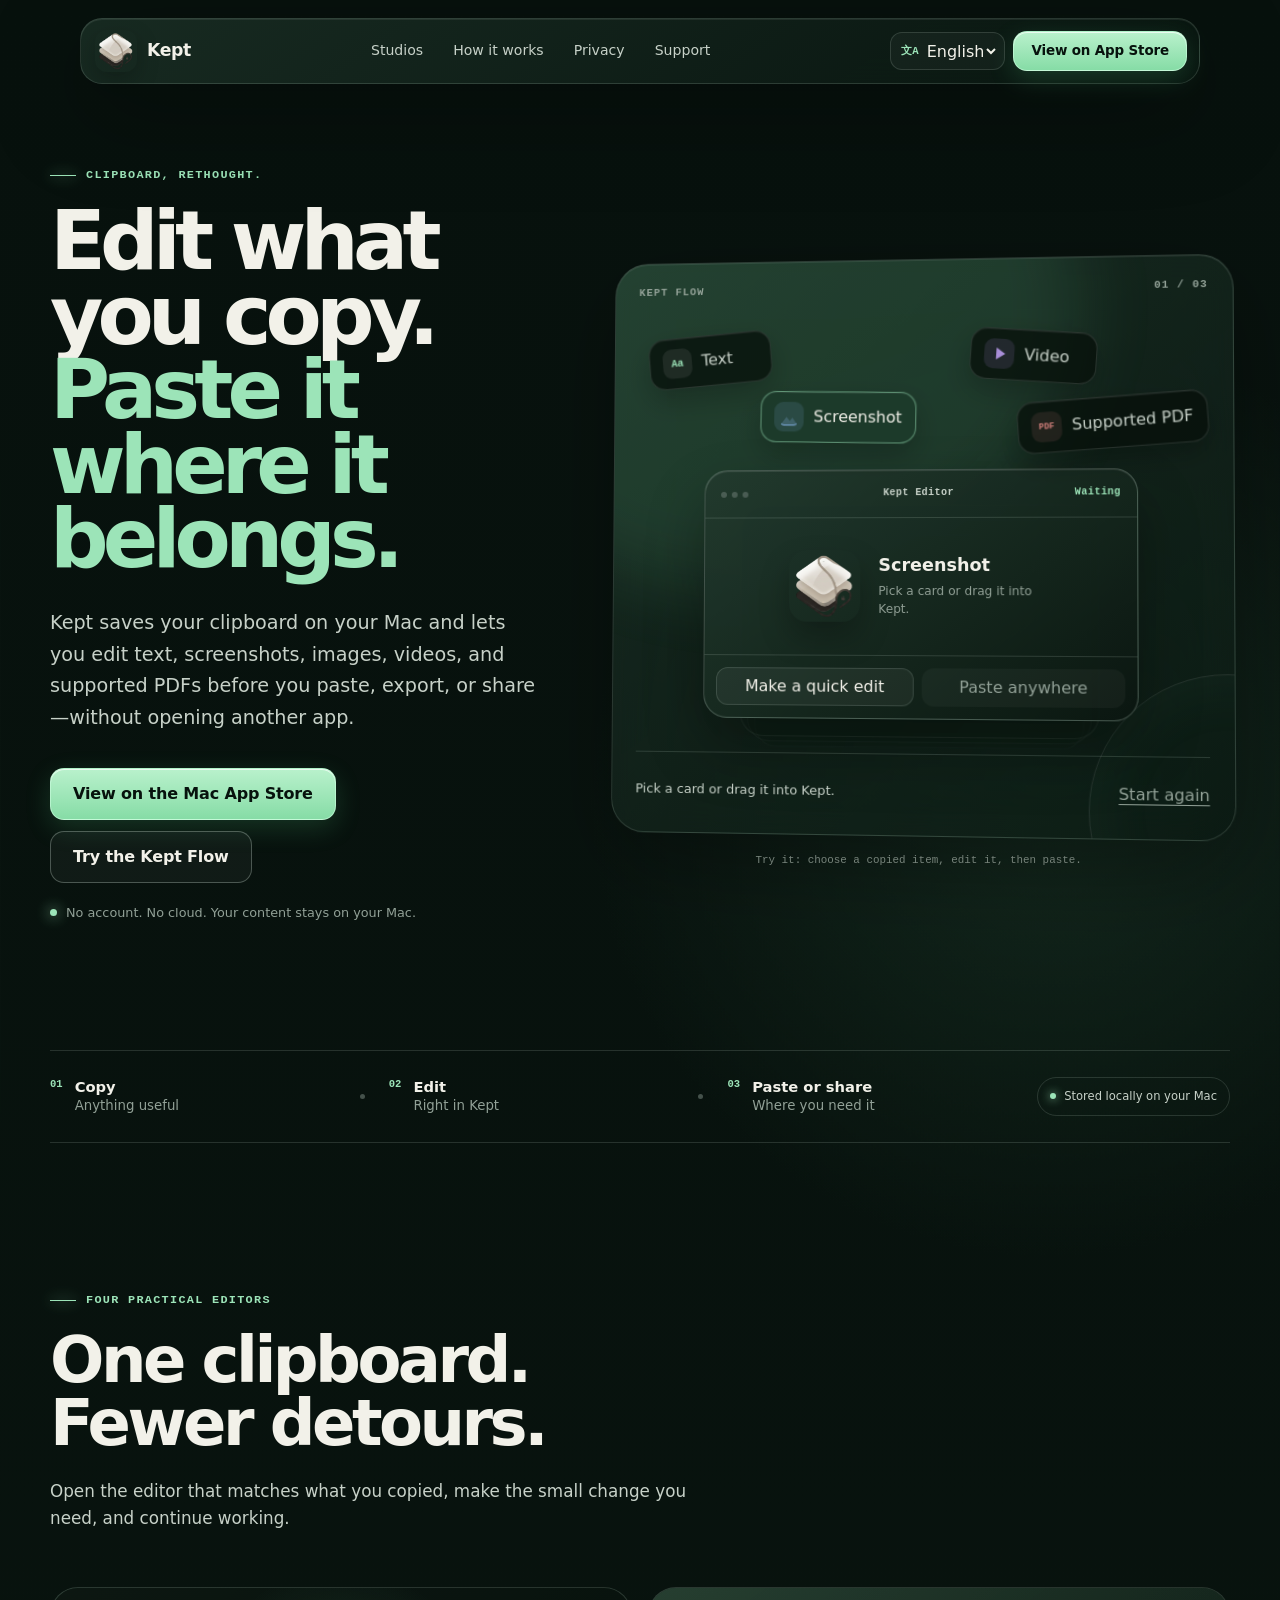
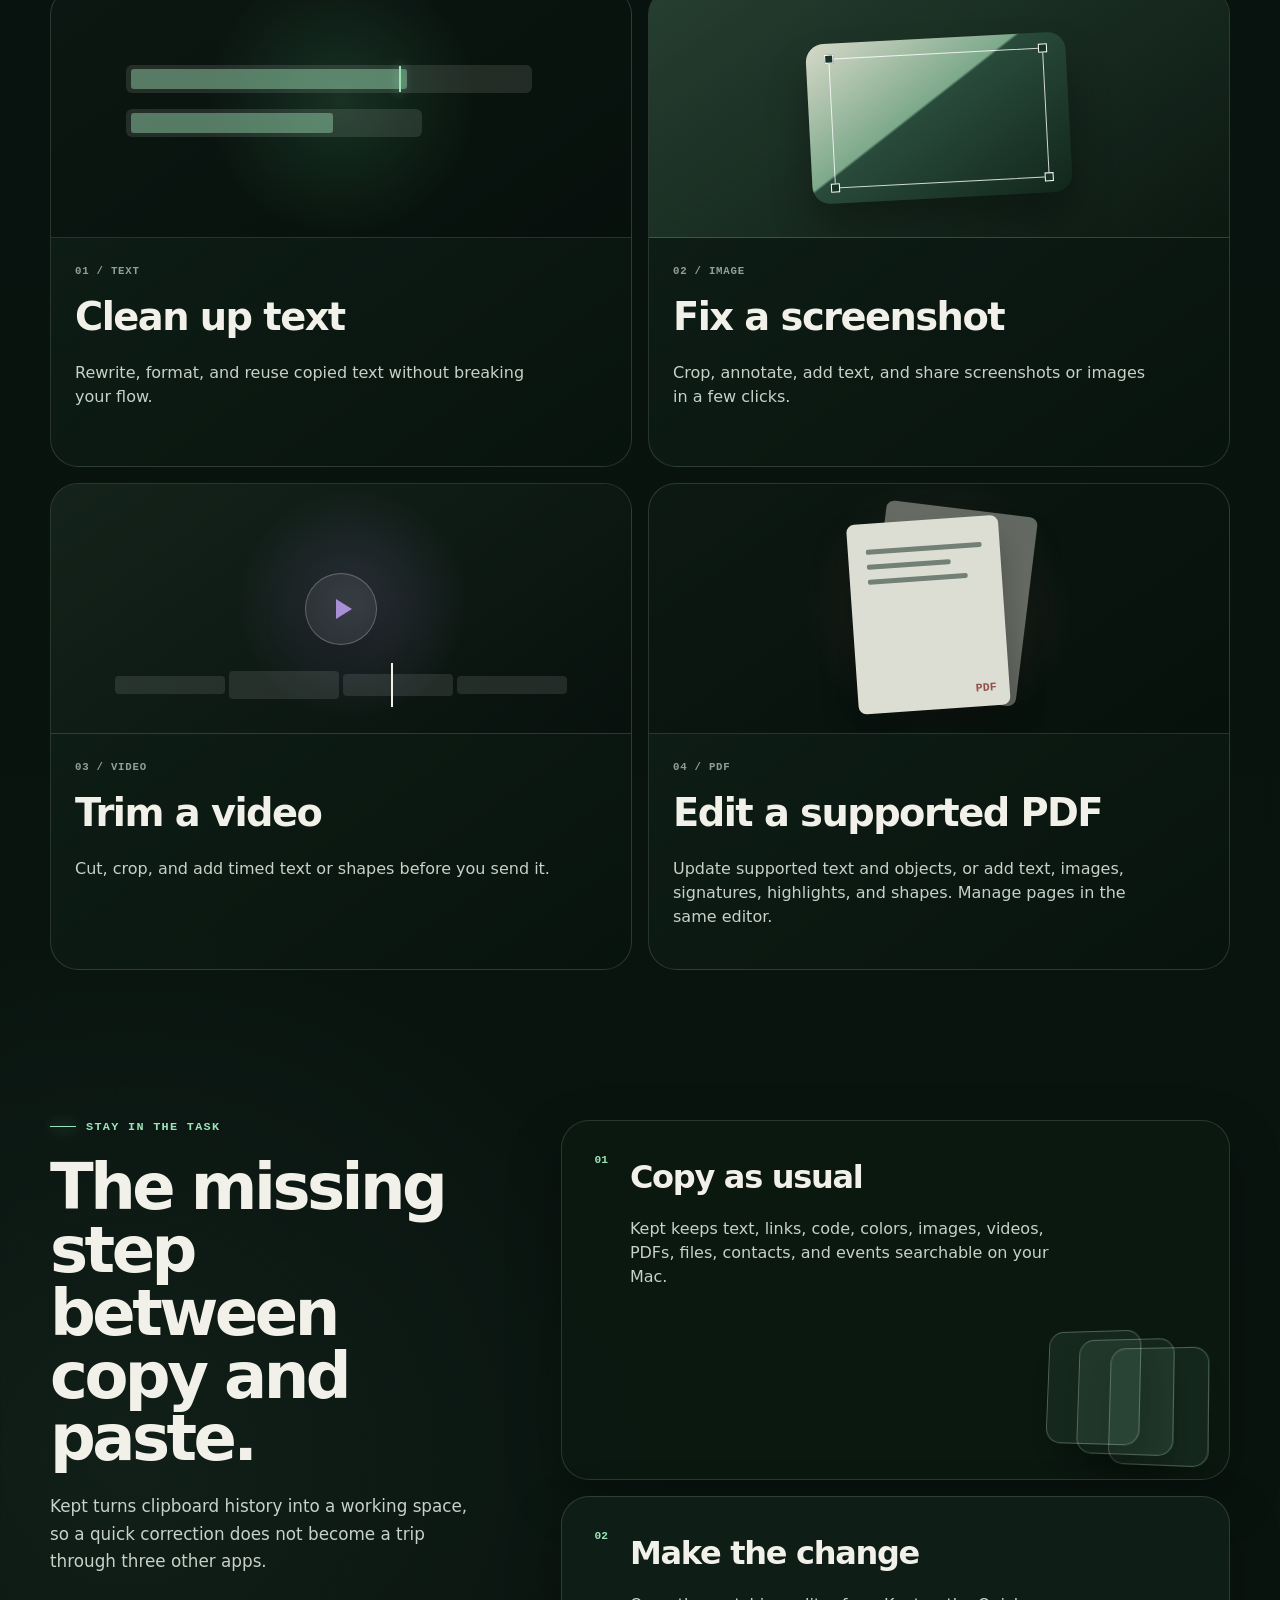
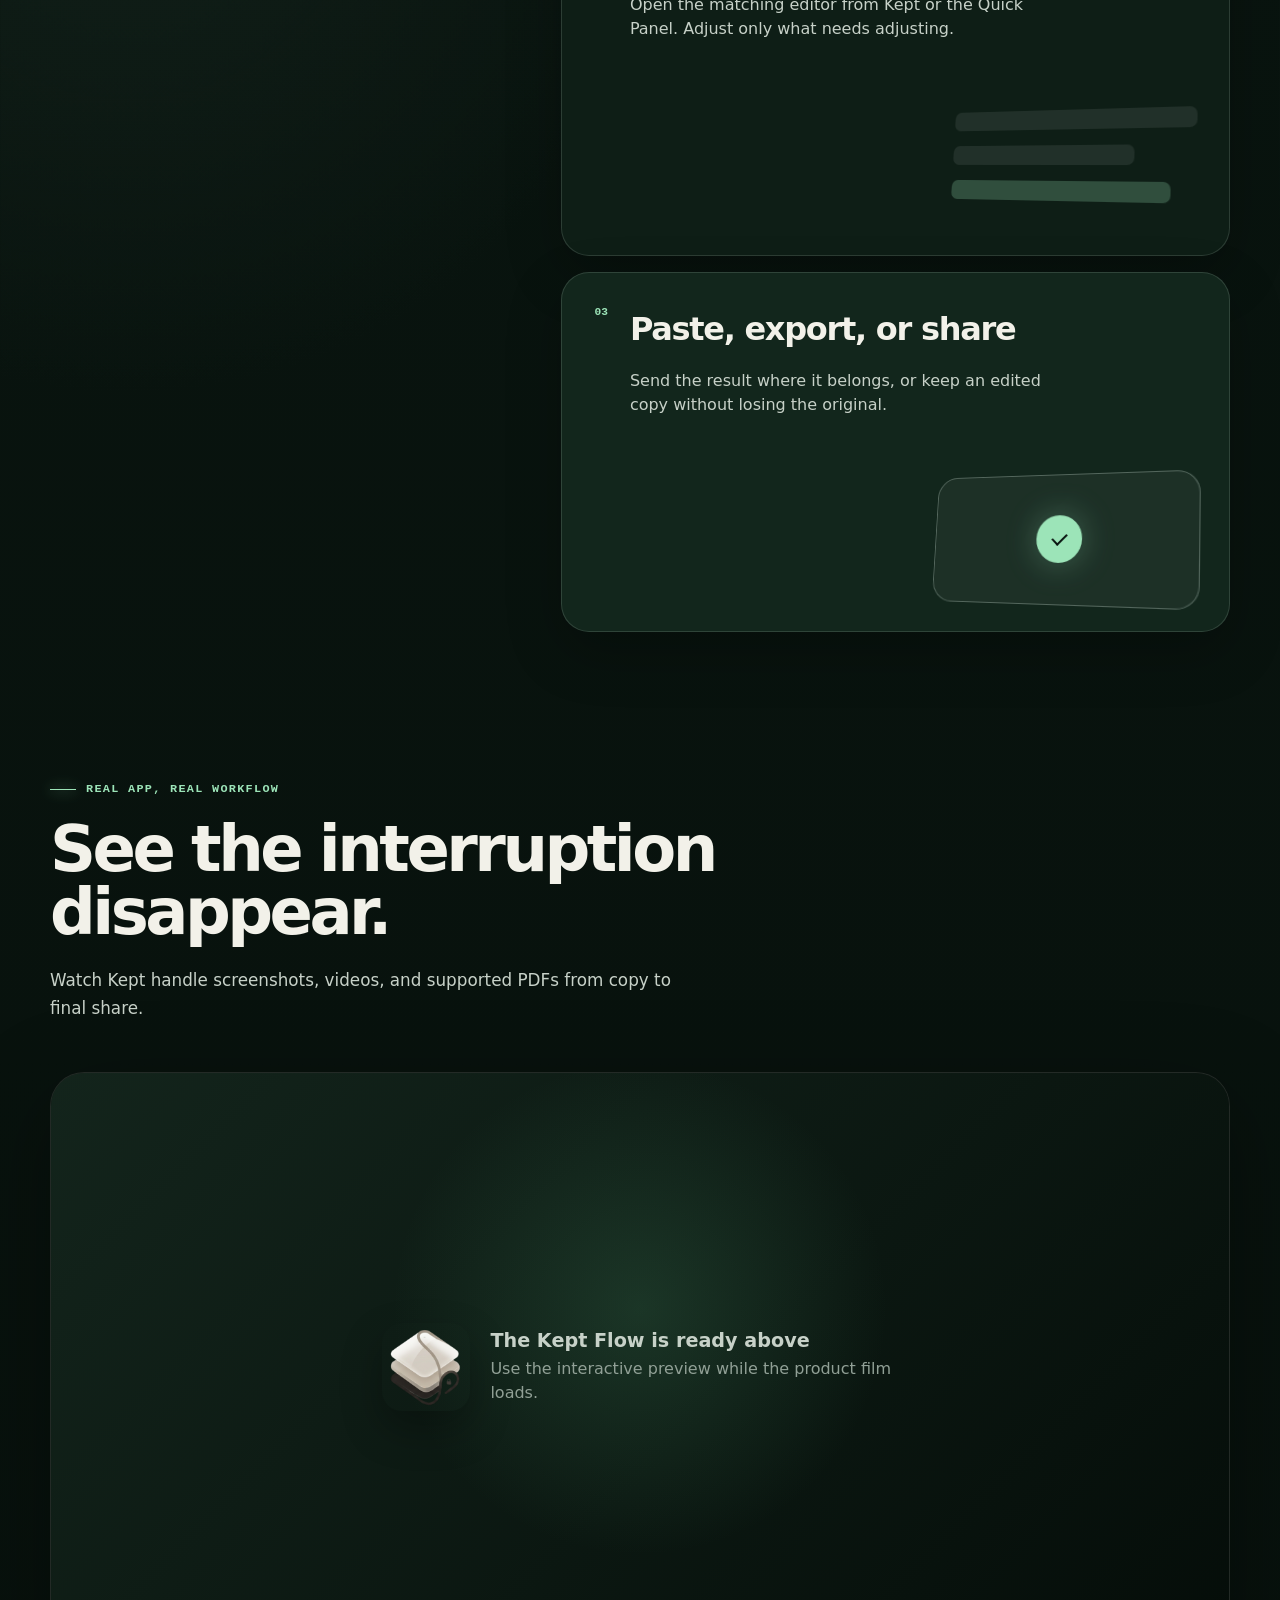
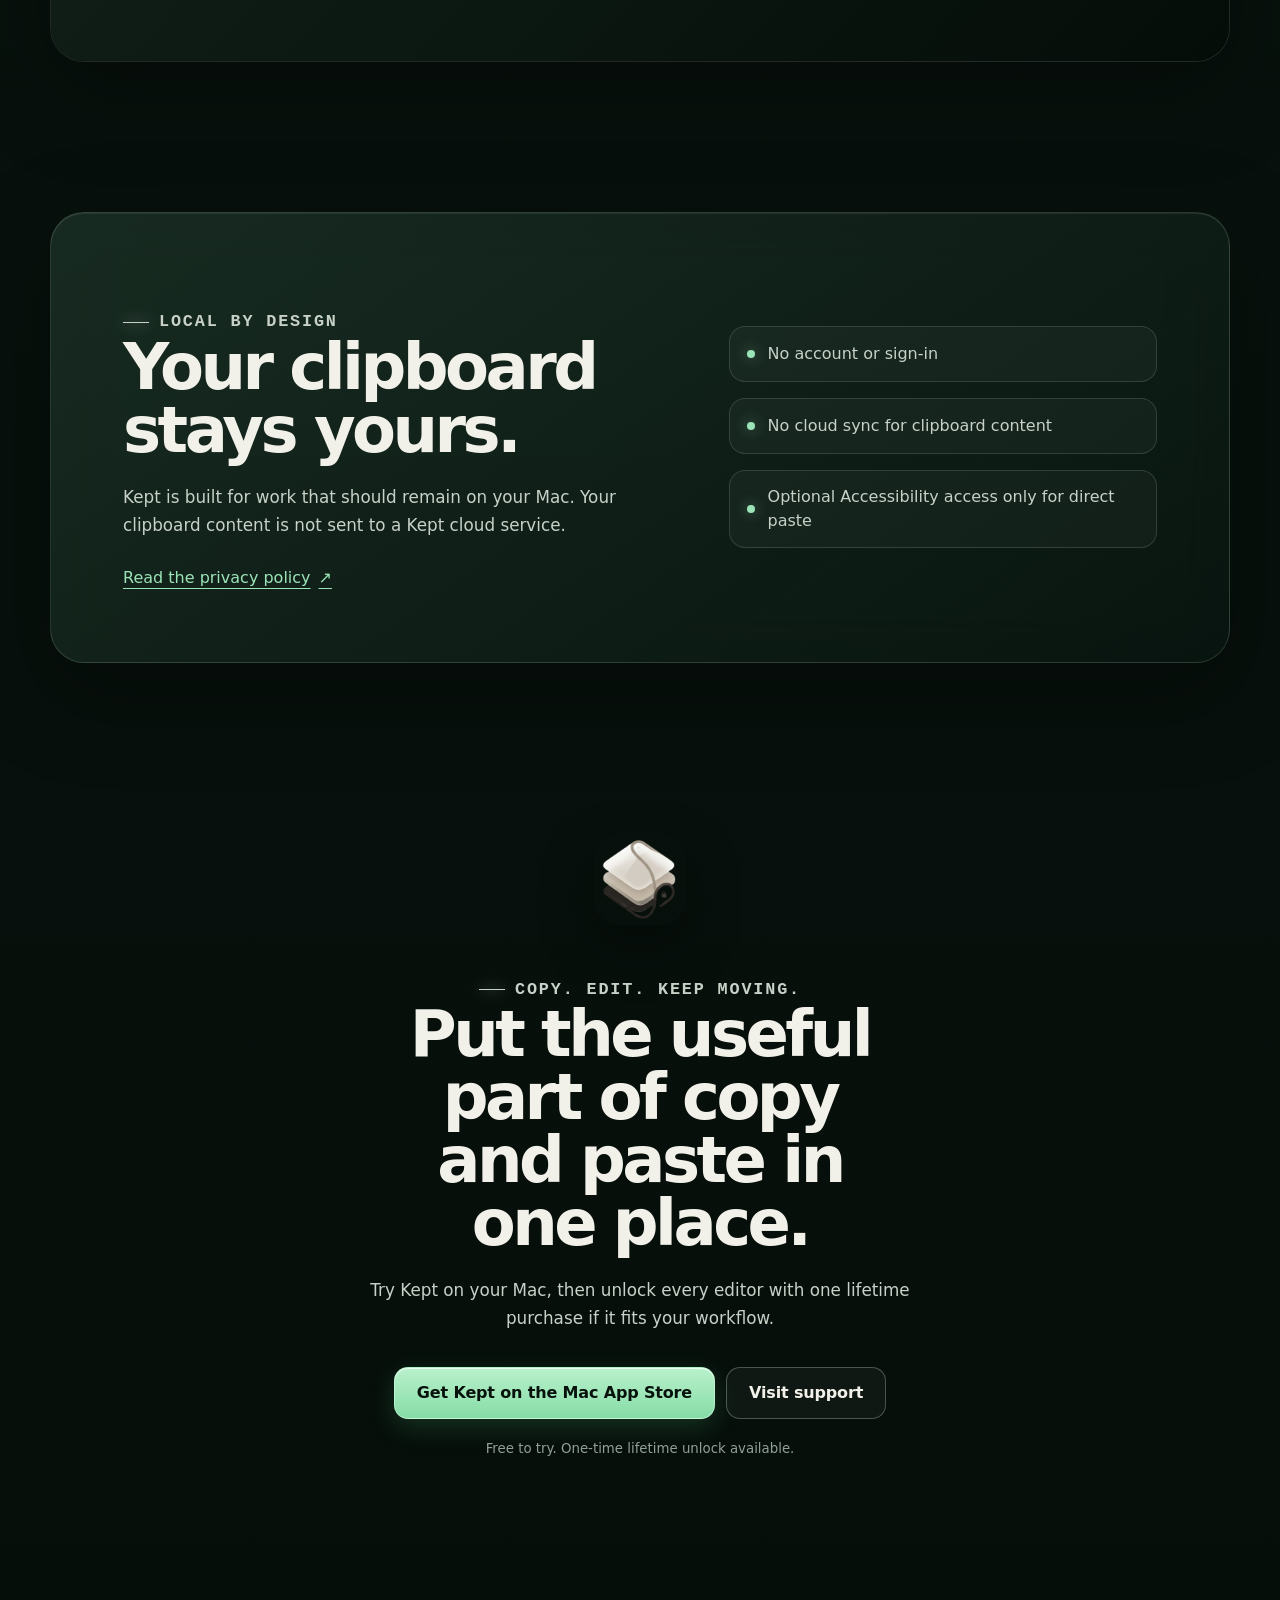
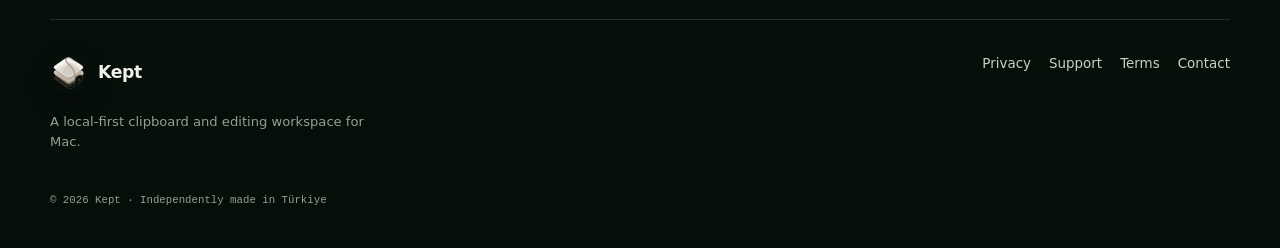
==== commit a21b1c45: "Build localized Kept product website" ====
--- a/index.html
+++ b/index.html
@@ -1,567 +1,308 @@
-<!DOCTYPE html>
-<html lang="en">
+<!doctype html>
+<html lang="en" dir="ltr" data-root-prefix="./">
 <head>
-  <meta charset="UTF-8" />
-  <meta name="viewport" content="width=device-width, initial-scale=1.0" />
-  <title>Kept — Support</title>
-  <meta name="description" content="Kept is a fast, local-only clipboard manager for macOS. Everything you copy stays on your Mac." />
-  <link rel="icon" type="image/png" href="./assets/KeptLogo.png" />
-  <style>
-    :root {
-      --bg: #07140f;
-      --panel: #0b1d16;
-      --card: #0f241c;
-      --card-soft: #102820;
-      --border: rgba(148, 190, 167, 0.16);
-      --border-strong: rgba(148, 190, 167, 0.28);
-      --text: #e8f1eb;
-      --muted: #a9b8af;
-      --muted-strong: #c5d3c8;
-      --accent: #7cc7a0;
-      --accent-soft: rgba(124, 199, 160, 0.14);
-      --shadow: 0 24px 80px rgba(0, 0, 0, 0.35);
-    }
-
-    * { box-sizing: border-box; }
-
-    html, body { background: var(--bg); }
-
-    body {
-      margin: 0;
-      font-family: -apple-system, BlinkMacSystemFont, "Inter", "Segoe UI", Arial, sans-serif;
-      background:
-        radial-gradient(circle at 20% 0%, rgba(124, 199, 160, 0.16), transparent 32%),
-        radial-gradient(circle at 80% 10%, rgba(124, 199, 160, 0.08), transparent 28%),
-        var(--bg);
-      color: var(--text);
-      line-height: 1.6;
-      -webkit-font-smoothing: antialiased;
-    }
-
-    a { color: var(--accent); text-decoration: none; }
-    a:hover { text-decoration: underline; }
-
-    .wrap {
-      width: min(1120px, calc(100% - 32px));
-      margin: 0 auto;
-      padding: 32px 0 48px;
-    }
-
-    /* Top bar */
-    .topbar {
-      display: flex;
-      align-items: center;
-      justify-content: space-between;
-      padding: 8px 14px;
-      border: 1px solid var(--border);
-      background: rgba(11, 29, 22, 0.72);
-      border-radius: 999px;
-      backdrop-filter: blur(20px);
-      -webkit-backdrop-filter: blur(20px);
-      margin-bottom: 28px;
-    }
-
-    .brand {
-      display: inline-flex;
-      align-items: center;
-      gap: 10px;
-      font-weight: 800;
-      letter-spacing: -0.02em;
-      color: var(--text);
-      font-size: 17px;
-    }
-
-    .brand img {
-      width: 28px;
-      height: 28px;
-      border-radius: 8px;
-      display: block;
-    }
-
-    .topnav {
-      display: inline-flex;
-      gap: 4px;
-      align-items: center;
-    }
-
-    .topnav a {
-      color: var(--muted-strong);
-      font-weight: 700;
-      font-size: 14px;
-      padding: 8px 12px;
-      border-radius: 999px;
-    }
-
-    .topnav a:hover {
-      background: var(--accent-soft);
-      color: var(--accent);
-      text-decoration: none;
-    }
-
-    .topnav a.cta {
-      background: var(--accent);
-      color: #062016;
-      padding: 8px 14px;
-    }
-
-    .topnav a.cta:hover { background: #6db691; color: #062016; }
-
-    /* Hero */
-    .hero {
-      border: 1px solid var(--border);
-      background: linear-gradient(180deg, rgba(15, 36, 28, 0.96), rgba(8, 24, 18, 0.96));
-      border-radius: 32px;
-      padding: 48px 42px;
-      box-shadow: var(--shadow);
-      overflow: hidden;
-      position: relative;
-    }
-
-    .hero::after {
-      content: "";
-      position: absolute;
-      width: 420px;
-      height: 420px;
-      border-radius: 999px;
-      background: rgba(124, 199, 160, 0.08);
-      right: -160px;
-      bottom: -180px;
-      pointer-events: none;
-    }
-
-    .hero-logo {
-      width: 84px;
-      height: 84px;
-      border-radius: 22px;
-      border: 1px solid var(--border-strong);
-      background: rgba(124, 199, 160, 0.08);
-      padding: 10px;
-      box-shadow: 0 12px 40px rgba(124, 199, 160, 0.16);
-      display: block;
-    }
-
-    .badge {
-      display: inline-flex;
-      align-items: center;
-      gap: 8px;
-      padding: 8px 12px;
-      border-radius: 999px;
-      background: var(--accent-soft);
-      color: var(--accent);
-      font-size: 13px;
-      font-weight: 700;
-      border: 1px solid rgba(124, 199, 160, 0.22);
-      margin-top: 22px;
-    }
-
-    h1 {
-      font-size: clamp(38px, 5.6vw, 70px);
-      line-height: 1.02;
-      letter-spacing: -0.05em;
-      margin: 18px 0 16px;
-      max-width: 900px;
-    }
-
-    h2 {
-      margin: 0 0 16px;
-      font-size: 26px;
-      letter-spacing: -0.03em;
-    }
-
-    h3 {
-      margin: 0 0 8px;
-      font-size: 17px;
-      letter-spacing: -0.02em;
-    }
-
-    p, li { color: var(--muted); margin: 0; }
-    li { margin: 6px 0; }
-    .lead { font-size: 18px; max-width: 760px; color: var(--muted-strong); }
-
-    .actions {
-      display: flex;
-      flex-wrap: wrap;
-      gap: 12px;
-      margin-top: 28px;
-      position: relative;
-      z-index: 1;
-    }
-
-    .button {
-      display: inline-flex;
-      align-items: center;
-      justify-content: center;
-      min-height: 46px;
-      padding: 0 22px;
-      border-radius: 999px;
-      font-weight: 800;
-      border: 1px solid var(--border);
-      background: var(--card-soft);
-      color: var(--text);
-      font-size: 14px;
-    }
-
-    .button.primary {
-      background: var(--accent);
-      color: #062016;
-      border-color: transparent;
-    }
-
-    .button.primary:hover { background: #6db691; text-decoration: none; }
-    .button:hover { background: rgba(124, 199, 160, 0.10); text-decoration: none; }
-
-    .section {
-      margin-top: 28px;
-      border: 1px solid var(--border);
-      background: rgba(11, 29, 22, 0.82);
-      border-radius: 28px;
-      padding: 32px;
-    }
-
-    .grid {
-      display: grid;
-      grid-template-columns: repeat(3, 1fr);
-      gap: 14px;
-    }
-
-    .grid.two { grid-template-columns: repeat(2, 1fr); }
-
-    .card {
-      border: 1px solid var(--border);
-      background: rgba(15, 36, 28, 0.82);
-      border-radius: 22px;
-      padding: 22px;
-      min-height: 160px;
-    }
-
-    .icon {
-      width: 38px;
-      height: 38px;
-      display: inline-flex;
-      align-items: center;
-      justify-content: center;
-      border-radius: 14px;
-      background: var(--accent-soft);
-      color: var(--accent);
-      margin-bottom: 16px;
-      font-weight: 900;
-      font-size: 16px;
-    }
-
-    .pill-row {
-      display: flex;
-      flex-wrap: wrap;
-      gap: 10px;
-      margin-top: 18px;
-    }
-
-    .pill {
-      border: 1px solid var(--border);
-      background: rgba(124, 199, 160, 0.08);
-      color: var(--muted-strong);
-      padding: 8px 12px;
-      border-radius: 999px;
-      font-size: 13px;
-      font-weight: 700;
-    }
-
-    .faq {
-      display: grid;
-      gap: 10px;
-    }
-
-    .faq-item {
-      border: 1px solid var(--border);
-      background: rgba(15, 36, 28, 0.68);
-      border-radius: 18px;
-      padding: 20px;
-    }
-
-    .contact-card {
-      display: flex;
-      flex-wrap: wrap;
-      gap: 18px;
-      align-items: center;
-      justify-content: space-between;
-    }
-
-    .contact-card .lead { margin: 0; }
-
-    footer {
-      padding: 36px 0 8px;
-      color: var(--muted);
-      font-size: 13px;
-      text-align: center;
-      border-top: 1px solid var(--border);
-      margin-top: 36px;
-    }
-
-    footer a { color: var(--muted-strong); margin: 0 8px; }
-    footer a:hover { color: var(--accent); }
-
-    @media (max-width: 820px) {
-      .hero { padding: 32px 24px; }
-      .section { padding: 24px; }
-      .grid, .grid.two { grid-template-columns: 1fr; }
-      .topnav a:not(.cta) { display: none; }
-    }
-  </style>
+  <meta charset="utf-8">
+  <meta name="viewport" content="width=device-width, initial-scale=1">
+  <title>Kept — Edit What You Copy on Mac</title>
+  <meta name="description" content="A local-first clipboard manager for Mac. Edit copied text, screenshots, images, videos, and supported PDFs before you paste or share.">
+  <meta name="robots" content="index,follow,max-image-preview:large">
+  <meta name="theme-color" content="#08110d">
+  <meta name="apple-itunes-app" content="app-id=6772479708">
+  <link rel="canonical" href="https://yunusislegel-kept.github.io/kept-support/">
+  <link rel="icon" href="./assets/KeptLogo.png">
+  <link rel="apple-touch-icon" href="./assets/KeptLogo.png">
+  <link rel="alternate" hreflang="en" href="https://yunusislegel-kept.github.io/kept-support/">
+  <link rel="alternate" hreflang="tr" href="https://yunusislegel-kept.github.io/kept-support/tr/">
+  <link rel="alternate" hreflang="de" href="https://yunusislegel-kept.github.io/kept-support/de/">
+  <link rel="alternate" hreflang="fr" href="https://yunusislegel-kept.github.io/kept-support/fr/">
+  <link rel="alternate" hreflang="es" href="https://yunusislegel-kept.github.io/kept-support/es/">
+  <link rel="alternate" hreflang="pt-BR" href="https://yunusislegel-kept.github.io/kept-support/pt-BR/">
+  <link rel="alternate" hreflang="ja" href="https://yunusislegel-kept.github.io/kept-support/ja/">
+  <link rel="alternate" hreflang="x-default" href="https://yunusislegel-kept.github.io/kept-support/">
+  <meta property="og:type" content="website">
+  <meta property="og:site_name" content="Kept">
+  <meta property="og:title" content="Kept — Edit What You Copy on Mac">
+  <meta property="og:description" content="A local-first clipboard manager for Mac. Edit copied text, screenshots, images, videos, and supported PDFs before you paste or share.">
+  <meta property="og:url" content="https://yunusislegel-kept.github.io/kept-support/">
+  <meta property="og:image" content="https://yunusislegel-kept.github.io/kept-support/assets/kept-social-preview.png">
+  <meta property="og:image:width" content="1200">
+  <meta property="og:image:height" content="630">
+  <meta property="og:image:alt" content="Kept for Mac">
+  <meta property="og:locale" content="en_US">
+  <meta property="og:locale:alternate" content="tr_TR">
+  <meta property="og:locale:alternate" content="de_DE">
+  <meta property="og:locale:alternate" content="fr_FR">
+  <meta property="og:locale:alternate" content="es_ES">
+  <meta property="og:locale:alternate" content="pt_BR">
+  <meta property="og:locale:alternate" content="ja_JP">
+  <meta name="twitter:card" content="summary_large_image">
+  <meta name="twitter:title" content="Kept — Edit What You Copy on Mac">
+  <meta name="twitter:description" content="A local-first clipboard manager for Mac. Edit copied text, screenshots, images, videos, and supported PDFs before you paste or share.">
+  <meta name="twitter:image" content="https://yunusislegel-kept.github.io/kept-support/assets/kept-social-preview.png">
+  <link rel="stylesheet" href="./assets/site.css">
+  <script type="application/ld+json">{"@context":"https://schema.org","@type":"SoftwareApplication","name":"Kept: Clipboard & PDF Editor","applicationCategory":"ProductivityApplication","operatingSystem":"macOS 13.0 or later","url":"https://yunusislegel-kept.github.io/kept-support/","downloadUrl":"https://apps.apple.com/app/id6772479708","image":"https://yunusislegel-kept.github.io/kept-support/assets/kept-social-preview.png","description":"A local-first clipboard manager for Mac. Edit copied text, screenshots, images, videos, and supported PDFs before you paste or share.","softwareVersion":"2.0","author":{"@type":"Person","name":"Yunus İşlegel"},"offers":{"@type":"Offer","category":"Free download with optional one-time in-app purchase"}}</script>
 </head>
 <body>
-  <main class="wrap">
-
-    <nav class="topbar" aria-label="Primary">
-      <a class="brand" href="./index.html">
-        <img src="./assets/KeptLogo.png" alt="Kept logo" />
-        Kept
-      </a>
-      <div class="topnav">
-        <a href="#features">Features</a>
-        <a href="#pdf-studio">PDF Studio</a>
-        <a href="#faq">FAQ</a>
+  <a class="skip-link" href="#main">Skip to content</a>
+
+  <div class="site-shell">
+    <header class="site-header" data-header>
+      <nav class="nav-shell glass" aria-label="Main navigation">
+        <a class="brand" href="./index.html" aria-label="Kept">
+          <img src="./assets/KeptLogo.png" width="42" height="42" alt="">
+          <span>Kept</span>
+        </a>
+
+        <div class="nav-links" id="primary-navigation">
+          <a href="#studios">Studios</a>
+          <a href="#workflow">How it works</a>
+          <a href="./privacy.html">Privacy</a>
+          <a href="./support.html">Support</a>
+        </div>
+
+        <div class="nav-actions">
+          <label class="language-control">
+            <span class="sr-only">Choose language</span>
+            <span aria-hidden="true">文A</span>
+            <select data-language-picker aria-label="Choose language">
+              <option value="en" selected>English</option>
+              <option value="tr">Türkçe</option>
+              <option value="de">Deutsch</option>
+              <option value="fr">Français</option>
+              <option value="es">Español</option>
+              <option value="pt-BR">Português</option>
+              <option value="ja">日本語</option>
+            </select>
+          </label>
+          <a class="button button-small button-bright" href="https://apps.apple.com/app/id6772479708" data-app-store-link>View on App Store</a>
+          <button class="menu-toggle" type="button" aria-expanded="false" aria-controls="primary-navigation" aria-label="Open navigation menu" data-menu-toggle>
+            <span></span><span></span>
+          </button>
+        </div>
+      </nav>
+    </header>
+
+    <main id="main">
+      <section class="hero section-pad" aria-labelledby="hero-title">
+        <div class="hero-copy reveal">
+          <p class="eyebrow"><span></span>Clipboard, rethought.</p>
+          <h1 id="hero-title">Edit what you copy. <em>Paste it where it belongs.</em></h1>
+          <p class="hero-lead">Kept saves your clipboard on your Mac and lets you edit text, screenshots, images, videos, and supported PDFs before you paste, export, or share—without opening another app.</p>
+          <div class="hero-actions">
+            <a class="button button-large button-bright" href="https://apps.apple.com/app/id6772479708">View on the Mac App Store</a>
+            <a class="button button-large button-quiet" href="#flow-demo">Try the Kept Flow</a>
+          </div>
+          <p class="trust-note"><span aria-hidden="true"></span>No account. No cloud. Your content stays on your Mac.</p>
+        </div>
+
+        <div class="flow-wrap reveal" id="flow-demo">
+          <div class="flow-stage glass" data-flow-stage
+               data-picked="Selected"
+               data-edited="Edited"
+               data-complete="Ready to paste"
+               data-idle="Waiting">
+            <div class="flow-topline">
+              <span>Kept Flow</span>
+              <span data-flow-count>01 / 03</span>
+            </div>
+
+            <div class="source-orbit" aria-label="Choose something you copied">
+              <button class="source-card source-card-text" type="button" draggable="true" data-flow-source="text" aria-pressed="false">
+                <span class="file-mark mark-text">Aa</span>
+                <span>Text</span>
+              </button>
+              <button class="source-card source-card-image is-selected" type="button" draggable="true" data-flow-source="image" aria-pressed="true">
+                <span class="file-mark mark-image"></span>
+                <span>Screenshot</span>
+              </button>
+              <button class="source-card source-card-video" type="button" draggable="true" data-flow-source="video" aria-pressed="false">
+                <span class="file-mark mark-video"></span>
+                <span>Video</span>
+              </button>
+              <button class="source-card source-card-pdf" type="button" draggable="true" data-flow-source="pdf" aria-pressed="false">
+                <span class="file-mark mark-pdf">PDF</span>
+                <span>Supported PDF</span>
+              </button>
+            </div>
+
+            <div class="flow-machine" data-flow-dropzone tabindex="0" role="button" aria-label="Place the selected item in Kept">
+              <div class="machine-depth depth-three"></div>
+              <div class="machine-depth depth-two"></div>
+              <div class="machine-depth depth-one"></div>
+              <div class="machine-face">
+                <div class="machine-bar">
+                  <span class="traffic"><i></i><i></i><i></i></span>
+                  <span>Kept Editor</span>
+                  <span class="machine-status" data-flow-status aria-live="polite">Waiting</span>
+                </div>
+                <div class="machine-content">
+                  <img src="./assets/KeptLogo.png" width="72" height="72" alt="">
+                  <div>
+                    <strong data-flow-title>Screenshot</strong>
+                    <span data-flow-description>Pick a card or drag it into Kept.</span>
+                  </div>
+                </div>
+                <div class="edit-strip" aria-label="Editing actions">
+                  <button type="button" data-flow-edit>Make a quick edit</button>
+                  <button type="button" data-flow-paste disabled>Paste anywhere</button>
+                </div>
+              </div>
+            </div>
+
+            <div class="flow-caption">
+              <p data-flow-message aria-live="polite">Pick a card or drag it into Kept.</p>
+              <button type="button" data-flow-reset>Start again</button>
+            </div>
+          </div>
+          <p class="flow-hint">Try it: choose a copied item, edit it, then paste.</p>
+        </div>
+      </section>
+
+      <section class="proof-rail section-pad reveal" aria-label="The Kept workflow">
+        <div><span>01</span><strong>Copy</strong><small>Anything useful</small></div>
+        <i aria-hidden="true"></i>
+        <div><span>02</span><strong>Edit</strong><small>Right in Kept</small></div>
+        <i aria-hidden="true"></i>
+        <div><span>03</span><strong>Paste or share</strong><small>Where you need it</small></div>
+        <div class="local-chip"><b></b>Stored locally on your Mac</div>
+      </section>
+
+      <section class="studios section-pad" id="studios" aria-labelledby="studios-title">
+        <div class="section-heading reveal">
+          <p class="eyebrow"><span></span>Four practical editors</p>
+          <h2 id="studios-title">One clipboard. Fewer detours.</h2>
+          <p>Open the editor that matches what you copied, make the small change you need, and continue working.</p>
+        </div>
+
+        <div class="studio-grid">
+          <article class="studio-card studio-text reveal">
+            <div class="studio-visual text-visual" aria-hidden="true">
+              <div class="text-line line-one"></div><div class="text-line line-two"></div><div class="text-cursor"></div>
+            </div>
+            <p class="card-index">01 / TEXT</p>
+            <h3>Clean up text</h3>
+            <p>Rewrite, format, and reuse copied text without breaking your flow.</p>
+          </article>
+
+          <article class="studio-card studio-image reveal">
+            <div class="studio-visual image-visual" aria-hidden="true">
+              <div class="crop-frame"><span></span><span></span><span></span><span></span></div>
+            </div>
+            <p class="card-index">02 / IMAGE</p>
+            <h3>Fix a screenshot</h3>
+            <p>Crop, annotate, add text, and share screenshots or images in a few clicks.</p>
+          </article>
+
+          <article class="studio-card studio-video reveal">
+            <div class="studio-visual video-visual" aria-hidden="true">
+              <div class="play-mark"></div><div class="timeline"><i></i><i></i><i></i><i></i><b></b></div>
+            </div>
+            <p class="card-index">03 / VIDEO</p>
+            <h3>Trim a video</h3>
+            <p>Cut, crop, and add timed text or shapes before you send it.</p>
+          </article>
+
+          <article class="studio-card studio-pdf reveal">
+            <div class="studio-visual pdf-visual" aria-hidden="true">
+              <div class="pdf-page back-page"></div><div class="pdf-page front-page"><i></i><i></i><i></i><b>PDF</b></div>
+            </div>
+            <p class="card-index">04 / PDF</p>
+            <h3>Edit a supported PDF</h3>
+            <p>Update supported text and objects, or add text, images, signatures, highlights, and shapes. Manage pages in the same editor.</p>
+          </article>
+        </div>
+      </section>
+
+      <section class="workflow section-pad" id="workflow" aria-labelledby="workflow-title">
+        <div class="workflow-intro reveal">
+          <p class="eyebrow"><span></span>Stay in the task</p>
+          <h2 id="workflow-title">The missing step between copy and paste.</h2>
+          <p>Kept turns clipboard history into a working space, so a quick correction does not become a trip through three other apps.</p>
+        </div>
+
+        <div class="workflow-track">
+          <article class="workflow-step reveal">
+            <span>01</span>
+            <div><h3>Copy as usual</h3><p>Kept keeps text, links, code, colors, images, videos, PDFs, files, contacts, and events searchable on your Mac.</p></div>
+            <div class="step-object object-copy" aria-hidden="true"><i></i><i></i><i></i></div>
+          </article>
+          <article class="workflow-step reveal">
+            <span>02</span>
+            <div><h3>Make the change</h3><p>Open the matching editor from Kept or the Quick Panel. Adjust only what needs adjusting.</p></div>
+            <div class="step-object object-edit" aria-hidden="true"><i></i><i></i><i></i></div>
+          </article>
+          <article class="workflow-step reveal">
+            <span>03</span>
+            <div><h3>Paste, export, or share</h3><p>Send the result where it belongs, or keep an edited copy without losing the original.</p></div>
+            <div class="step-object object-paste" aria-hidden="true"><i></i><b></b></div>
+          </article>
+        </div>
+      </section>
+
+      <section class="media-section section-pad" id="film" aria-labelledby="film-title">
+        <div class="section-heading reveal">
+          <p class="eyebrow"><span></span>Real app, real workflow</p>
+          <h2 id="film-title">See the interruption disappear.</h2>
+          <p>Watch Kept handle screenshots, videos, and supported PDFs from copy to final share.</p>
+        </div>
+
+        <div class="media-frame glass reveal" data-media-frame>
+          <video controls playsinline preload="metadata" poster="./assets/media/kept-demo-poster.jpg" data-product-video aria-label="Kept product demonstration video">
+            <source src="./assets/media/kept-demo.mp4" type="video/mp4">
+            <track kind="captions" srclang="en" label="English" src="./assets/media/kept-demo-en.vtt" default>
+          </video>
+          <div class="media-fallback" data-media-fallback>
+            <img src="./assets/KeptLogo.png" width="88" height="88" alt="">
+            <div><strong>The Kept Flow is ready above</strong><span>Use the interactive preview while the product film loads.</span></div>
+          </div>
+        </div>
+      </section>
+
+      <section class="privacy-section section-pad" id="privacy" aria-labelledby="privacy-title">
+        <div class="privacy-card glass reveal">
+          <div>
+            <p class="eyebrow"><span></span>Local by design</p>
+            <h2 id="privacy-title">Your clipboard stays yours.</h2>
+            <p>Kept is built for work that should remain on your Mac. Your clipboard content is not sent to a Kept cloud service.</p>
+            <a class="text-link" href="./privacy.html">Read the privacy policy <span aria-hidden="true">↗</span></a>
+          </div>
+          <ul>
+            <li><span></span>No account or sign-in</li>
+            <li><span></span>No cloud sync for clipboard content</li>
+            <li><span></span>Optional Accessibility access only for direct paste</li>
+          </ul>
+        </div>
+      </section>
+
+      <section class="final-cta section-pad reveal" aria-labelledby="cta-title">
+        <img src="./assets/KeptLogo.png" width="92" height="92" alt="">
+        <p class="eyebrow"><span></span>Copy. Edit. Keep moving.</p>
+        <h2 id="cta-title">Put the useful part of copy and paste in one place.</h2>
+        <p>Try Kept on your Mac, then unlock every editor with one lifetime purchase if it fits your workflow.</p>
+        <div class="hero-actions">
+          <a class="button button-large button-bright" href="https://apps.apple.com/app/id6772479708">Get Kept on the Mac App Store</a>
+          <a class="button button-large button-quiet" href="./support.html">Visit support</a>
+        </div>
+        <small>Free to try. One-time lifetime unlock available.</small>
+      </section>
+    </main>
+
+    <footer class="site-footer section-pad">
+      <div class="footer-brand">
+        <a class="brand" href="./index.html"><img src="./assets/KeptLogo.png" width="38" height="38" alt=""><span>Kept</span></a>
+        <p>A local-first clipboard and editing workspace for Mac.</p>
+      </div>
+      <div class="footer-links">
         <a href="./privacy.html">Privacy</a>
-        <a class="cta" href="mailto:keptsupport@gmail.com">Contact</a>
+        <a href="./support.html">Support</a>
+        <a href="https://www.apple.com/legal/internet-services/itunes/dev/stdeula/">Terms</a>
+        <a href="mailto:keptsupport@gmail.com">Contact</a>
       </div>
-    </nav>
-
-    <section class="hero">
-      <img class="hero-logo" src="./assets/KeptLogo.png" alt="Kept" />
-      <span class="badge">Kept Support</span>
-      <h1>Clipboard history that stays on your Mac.</h1>
-      <p class="lead">
-        Kept is a private macOS clipboard companion for saving, searching, organizing,
-        and reusing copied content. Your clipboard history, boards, searches, settings,
-        and backups stay on your Mac — no accounts, no servers, no telemetry.
-      </p>
-      <div class="actions">
-        <a class="button primary" href="mailto:keptsupport@gmail.com">Contact Support</a>
-        <a class="button" href="./privacy.html">Privacy Policy</a>
-      </div>
-    </section>
-
-    <section class="section">
-      <h2>About Kept</h2>
-      <p>
-        Kept helps you keep useful clipboard items close at hand without turning your
-        clipboard into a cloud service. Capture text, links, code, colors, images, PDFs,
-        GIFs, contact cards, calendar events, and files — search them later, pin the ones
-        you reuse, group them by source or session, and paste them back when needed.
-      </p>
-      <div class="pill-row">
-        <span class="pill">macOS app</span>
-        <span class="pill">Local-first</span>
-        <span class="pill">No account</span>
-        <span class="pill">No tracking</span>
-        <span class="pill">No cloud sync</span>
-        <span class="pill">Manual export only</span>
-        <span class="pill">7 app languages</span>
-        <span class="pill">Latin PDF text support</span>
-      </div>
-    </section>
-
-    <section class="section" id="features">
-      <h2>Features</h2>
-      <div class="grid">
-        <article class="card">
-          <div class="icon">⌕</div>
-          <h3>Search everything</h3>
-          <p>Search copied text, filenames, source apps, colors, and supported content types with focused filters by category, source, date, and pinned state.</p>
-        </article>
-        <article class="card">
-          <div class="icon">☷</div>
-          <h3>Paste queue</h3>
-          <p>Build a queue of copied items and paste them in order — useful for forms, repeated replies, and structured workflows.</p>
-        </article>
-        <article class="card">
-          <div class="icon">📌</div>
-          <h3>Pinned items</h3>
-          <p>Pin important clips so they stay available even when normal clipboard history is cleaned or limited by your plan.</p>
-        </article>
-        <article class="card">
-          <div class="icon">▤</div>
-          <h3>Menu bar &amp; quick panel</h3>
-          <p>Reach your library from the menu bar, the global ⌘⇧V quick panel, or the main window — whichever fits your flow.</p>
-        </article>
-        <article class="card">
-          <div class="icon">▦</div>
-          <h3>Sessions</h3>
-          <p>Kept groups nearby copies by time and source app, making it easy to see where content came from and when it was captured.</p>
-        </article>
-        <article class="card">
-          <div class="icon">↺</div>
-          <h3>Local snapshots</h3>
-          <p>While Kept is in use, it can create one local snapshot per day and removes snapshots older than 30 days. Backups stay on your Mac unless you export them yourself.</p>
-        </article>
-      </div>
-    </section>
-
-    <section class="section" id="pdf-studio">
-      <h2>PDF Studio: local processing with explicit safety limits</h2>
-      <p>
-        Kept copies a captured PDF into its macOS sandbox and processes pages, text,
-        images, edits, thumbnails, and exports on the Mac. PDF content is not uploaded
-        to a Kept server. A document leaves Kept only when you explicitly export, paste,
-        or share it.
-      </p>
-      <div class="grid">
-        <article class="card">
-          <div class="icon">250</div>
-          <h3>250 MB file limit</h3>
-          <p>PDFs over 250 MB are refused before editing. Split or compress a larger document, then copy or import it again.</p>
-        </article>
-        <article class="card">
-          <div class="icon">80</div>
-          <h3>Large-document session budget</h3>
-          <p>For very large PDFs, one editor session loads the first 80 pages and shows both loaded and total page counts. The managed original is preserved.</p>
-        </article>
-        <article class="card">
-          <div class="icon">!</div>
-          <h3>Why a PDF may not open</h3>
-          <p>Empty or damaged files, missing managed copies, files macOS cannot decode, and some password- or permission-protected documents cannot be edited safely.</p>
-        </article>
-        <article class="card">
-          <div class="icon">✓</div>
-          <h3>Fail-safe editing</h3>
-          <p>When exact font, glyph, permission, or object replacement cannot be proven safe, Kept blocks that edit instead of silently corrupting the PDF.</p>
-        </article>
-        <article class="card">
-          <div class="icon">Aa</div>
-          <h3>PDF text language support</h3>
-          <p>Native PDF text edits currently focus on Latin-based languages and simple Unicode characters when the original PDF font can safely write them. Complex shaping scripts are planned for a future update.</p>
-        </article>
-        <article class="card">
-          <div class="icon">S</div>
-          <h3>Save</h3>
-          <p>Save updates the local PDF record managed by Kept. It does not upload the document or overwrite a source file outside Kept's sandbox. Export, paste, and share remain explicit actions.</p>
-        </article>
-        <article class="card">
-          <div class="icon">+</div>
-          <h3>Save as New Copy</h3>
-          <p>Save as New Copy keeps the existing Kept record and creates another local item so you can retain both versions.</p>
-        </article>
-      </div>
-    </section>
-
-    <section class="section">
-      <h2>Privacy by design</h2>
-      <div class="grid">
-        <article class="card">
-          <div class="icon">⌘</div>
-          <h3>No network access</h3>
-          <p>Kept does not need an internet connection for its core features. Clipboard history, boards, rules, settings, and backups are designed to remain on the Mac.</p>
-        </article>
-        <article class="card">
-          <div class="icon">◌</div>
-          <h3>No account or login</h3>
-          <p>Kept does not ask for an email, username, account, or profile. There is no server-side user profile to create, delete, or maintain.</p>
-        </article>
-        <article class="card">
-          <div class="icon">▣</div>
-          <h3>Local Library storage</h3>
-          <p>Kept stores its library inside the user's macOS container. Small Keychain records hold an anonymous Support ID and free editor counters; they contain no clipboard or PDF content.</p>
-        </article>
-        <article class="card">
-          <div class="icon">⇧</div>
-          <h3>No cloud sync</h3>
-          <p>Kept does not automatically sync history. Local snapshots remain in its container; exports are user-controlled and intended for moving data between Macs manually.</p>
-        </article>
-        <article class="card">
-          <div class="icon">✋</div>
-          <h3>Hidden sensitive items</h3>
-          <p>Kept can hide copies marked as private or autogenerated by the source app. You can adjust this behavior in the in-app privacy settings.</p>
-        </article>
-        <article class="card">
-          <div class="icon">◇</div>
-          <h3>Sandboxed workspace</h3>
-          <p>Kept runs inside the macOS App Sandbox with the hardened runtime — no location, contacts, calendar, camera, microphone, or network entitlements.</p>
-        </article>
-        <article class="card">
-          <div class="icon">⌘V</div>
-          <h3>Optional direct-paste permission</h3>
-          <p>When you choose direct paste from the quick panel, macOS may ask for Accessibility permission so Kept can send the paste shortcut to the selected app. You can deny it and paste manually instead.</p>
-        </article>
-      </div>
-    </section>
-
-    <section class="section" id="faq">
-      <h2>Frequently asked questions</h2>
-      <div class="faq">
-        <div class="faq-item">
-          <h3>Does Kept collect personal data from the app?</h3>
-          <p>No. The Kept app does not collect, transmit, sell, or share clipboard data with the developer. If you choose to write to support, we receive the email you send — that exchange is covered in our Privacy Policy.</p>
-        </div>
-        <div class="faq-item">
-          <h3>Does Kept sync between devices?</h3>
-          <p>No. Kept has no automatic cloud synchronization. You can manually export and import your history when needed.</p>
-        </div>
-        <div class="faq-item">
-          <h3>Does Kept make automatic backups?</h3>
-          <p>While Kept is running, it can create one local snapshot per day and removes snapshots older than 30 days. Snapshots stay in Kept's local container and are never uploaded.</p>
-        </div>
-        <div class="faq-item">
-          <h3>Where is my history stored?</h3>
-          <p>Your Kept history and settings are stored locally inside your Mac's application container (<code>~/Library/Containers/com.yunusislegel.kept</code>).</p>
-        </div>
-        <div class="faq-item">
-          <h3>Can I delete my Kept data?</h3>
-          <p>Yes. Clear history in the app and remove Kept's local application container to delete the library. To remove the small local identifiers and editor counters too, use Keychain Access to delete <code>com.kept.support</code> and <code>com.yunusislegel.kept.editUsage.v1</code>.</p>
-        </div>
-        <div class="faq-item">
-          <h3>Does Kept upload clipboard content?</h3>
-          <p>No. Clipboard capture, PDF and media editing, search, rules, and backups stay on your Mac. Kept never attaches clipboard files to a support email automatically.</p>
-        </div>
-        <div class="faq-item">
-          <h3>Why does Kept ask for Accessibility permission?</h3>
-          <p>Only direct paste from the quick panel needs this optional macOS permission. It lets Kept send the paste shortcut to the app you selected. If you do not grant it, copying from Kept and pasting yourself still works.</p>
-        </div>
-        <div class="faq-item">
-          <h3>Why didn't my PDF open?</h3>
-          <p>PDF Studio refuses files over 250 MB, missing managed copies, empty or damaged PDFs, and documents macOS cannot read. Password or permission protection can also block safe editing. Copy or import the file again, confirm that it opens in Preview, or split and compress a very large document.</p>
-        </div>
-        <div class="faq-item">
-          <h3>Why can I edit only the first 80 pages?</h3>
-          <p>PDF Studio bounds very large editing sessions to the first 80 pages so interaction remains responsive. The editor shows loaded and total page counts, and preserves the managed original. Split the PDF when you need to work on later pages.</p>
-        </div>
-        <div class="faq-item">
-          <h3>Which app languages does Kept support?</h3>
-          <p>Kept's interface is localized in English, Turkish, German, Spanish, French, Japanese, and Brazilian Portuguese.</p>
-        </div>
-        <div class="faq-item">
-          <h3>Which PDF text languages are supported today?</h3>
-          <p>PDF Studio currently supports native text replacement best for Latin-based languages such as English, Turkish, German, French, Spanish, and Portuguese, plus simple Unicode characters that the original PDF font can safely write.</p>
-        </div>
-        <div class="faq-item">
-          <h3>Why are some Arabic, Indic, Thai, Hebrew, or Korean text edits blocked?</h3>
-          <p>Those writing systems can require complex shaping, direction, joining, or mark positioning. Kept is preparing a future shaping-engine update for broader language coverage. Until then, unsafe replacements are blocked instead of risking broken PDF text.</p>
-        </div>
-        <div class="faq-item">
-          <h3>Why does PDF Studio say a text object is protected?</h3>
-          <p>Some PDFs do not expose enough safe font, Unicode, clipping, transparency, or layout evidence for direct editing. Kept keeps the original object intact and reports the limit rather than creating a fake or destructive edit.</p>
-        </div>
-      </div>
-    </section>
-
-    <section class="section" id="contact">
-      <div class="contact-card">
-        <div>
-          <h2>Contact</h2>
-          <p class="lead">
-            For support, feedback, bug reports, or questions about Kept, please email us.
-            We typically reply within a few business days.
-          </p>
-        </div>
-        <a class="button primary" href="mailto:keptsupport@gmail.com">keptsupport@gmail.com</a>
-      </div>
-    </section>
-
-    <footer>
-      © 2026 Kept. All rights reserved.
-      <br />
-      <a href="./index.html">Support</a> ·
-      <a href="./privacy.html">Privacy Policy</a> ·
-      <a href="https://www.apple.com/legal/internet-services/itunes/dev/stdeula/">Apple Standard EULA</a> ·
-      <a href="mailto:keptsupport@gmail.com">Contact</a>
+      <p class="footer-meta">© 2026 Kept · Independently made in Türkiye</p>
     </footer>
-  </main>
+  </div>
+
+  <noscript><div class="noscript">JavaScript is required for the interactive Kept Flow demo.</div></noscript>
+  <script src="./assets/site.js" defer></script>
 </body>
 </html>
--- a/assets/site.css
+++ b/assets/site.css
@@ -0,0 +1,519 @@
+:root {
+  --vault: #07110d;
+  --vault-2: #0a1711;
+  --panel: rgba(20, 37, 29, 0.64);
+  --panel-strong: rgba(21, 39, 31, 0.86);
+  --line: rgba(226, 244, 233, 0.14);
+  --line-bright: rgba(226, 244, 233, 0.28);
+  --paper: #f2f1e9;
+  --paper-soft: #c7d1c8;
+  --muted: #91a096;
+  --mint: #9ce4b8;
+  --mint-strong: #60c98c;
+  --amber: #d7ad79;
+  --blue: #7ca7d8;
+  --rose: #d17f7a;
+  --violet: #a98ed8;
+  --shadow: 0 28px 90px rgba(0, 0, 0, 0.34);
+  --radius: 28px;
+  --display: ui-rounded, "SF Pro Rounded", "Avenir Next", system-ui, sans-serif;
+  --body: "SF Pro Text", "Avenir Next", system-ui, -apple-system, BlinkMacSystemFont, sans-serif;
+  --mono: "SFMono-Regular", "SF Mono", ui-monospace, monospace;
+}
+
+* { box-sizing: border-box; }
+
+html {
+  scroll-behavior: smooth;
+  color-scheme: dark;
+  background: var(--vault);
+}
+
+body {
+  margin: 0;
+  min-width: 320px;
+  min-height: 100vh;
+  overflow-x: hidden;
+  color: var(--paper);
+  background:
+    radial-gradient(circle at 82% 12%, rgba(75, 148, 105, 0.16), transparent 29rem),
+    radial-gradient(circle at 10% 46%, rgba(89, 129, 111, 0.1), transparent 34rem),
+    linear-gradient(180deg, #07110d 0%, #09140f 46%, #060e0a 100%);
+  font-family: var(--body);
+  line-height: 1.5;
+  -webkit-font-smoothing: antialiased;
+}
+
+body::before {
+  content: "";
+  position: fixed;
+  inset: 0;
+  z-index: -2;
+  pointer-events: none;
+  opacity: 0.21;
+  background-image:
+    linear-gradient(rgba(255,255,255,.025) 1px, transparent 1px),
+    linear-gradient(90deg, rgba(255,255,255,.025) 1px, transparent 1px);
+  background-size: 72px 72px;
+  mask-image: linear-gradient(to bottom, #000, transparent 88%);
+}
+
+body::after {
+  content: "";
+  position: fixed;
+  width: 28rem;
+  height: 28rem;
+  right: -15rem;
+  top: 42vh;
+  z-index: -1;
+  pointer-events: none;
+  border: 1px solid rgba(156, 228, 184, 0.15);
+  border-radius: 50%;
+  box-shadow: 0 0 8rem rgba(87, 177, 124, 0.1), inset 0 0 8rem rgba(87, 177, 124, 0.06);
+}
+
+a { color: inherit; text-decoration: none; }
+button, select { font: inherit; }
+button, a, select { -webkit-tap-highlight-color: transparent; }
+img, video { max-width: 100%; }
+
+:focus-visible {
+  outline: 2px solid var(--mint);
+  outline-offset: 4px;
+}
+
+::selection { color: var(--vault); background: var(--mint); }
+
+.site-shell { min-height: 100vh; }
+.section-pad { width: min(1180px, calc(100% - 48px)); margin-inline: auto; }
+.glass {
+  border: 1px solid var(--line);
+  background: linear-gradient(145deg, rgba(31, 53, 42, .72), rgba(10, 23, 17, .7));
+  box-shadow: inset 0 1px rgba(255,255,255,.08), var(--shadow);
+  backdrop-filter: blur(24px) saturate(125%);
+  -webkit-backdrop-filter: blur(24px) saturate(125%);
+}
+
+.skip-link {
+  position: fixed;
+  top: 12px;
+  left: 12px;
+  z-index: 100;
+  padding: 10px 14px;
+  color: var(--vault);
+  background: var(--mint);
+  border-radius: 999px;
+  transform: translateY(-160%);
+  transition: transform .2s ease;
+}
+.skip-link:focus { transform: translateY(0); }
+.sr-only {
+  position: absolute !important;
+  width: 1px !important;
+  height: 1px !important;
+  padding: 0 !important;
+  margin: -1px !important;
+  overflow: hidden !important;
+  clip: rect(0, 0, 0, 0) !important;
+  white-space: nowrap !important;
+  border: 0 !important;
+}
+
+.site-header {
+  position: fixed;
+  inset: 18px 0 auto;
+  z-index: 50;
+  pointer-events: none;
+}
+
+.nav-shell {
+  width: min(1120px, calc(100% - 36px));
+  min-height: 66px;
+  margin: 0 auto;
+  padding: 10px 12px 10px 14px;
+  border-radius: 22px;
+  display: flex;
+  align-items: center;
+  gap: 22px;
+  pointer-events: auto;
+  transition: background .25s ease, border-color .25s ease, transform .25s ease;
+}
+
+.site-header.is-scrolled .nav-shell {
+  background: rgba(9, 20, 15, .87);
+  border-color: var(--line-bright);
+  transform: translateY(-4px);
+}
+
+.brand { display: inline-flex; align-items: center; gap: 10px; min-width: max-content; }
+.brand img { border-radius: 12px; box-shadow: 0 8px 22px rgba(0,0,0,.24); }
+.brand span { font: 700 1.08rem/1 var(--display); letter-spacing: -.02em; }
+
+.nav-links {
+  display: flex;
+  align-items: center;
+  gap: 6px;
+  margin: 0 auto;
+}
+.nav-links a {
+  padding: 9px 12px;
+  border-radius: 12px;
+  color: var(--paper-soft);
+  font-size: .88rem;
+  transition: color .18s ease, background .18s ease;
+}
+.nav-links a:hover { color: var(--paper); background: rgba(255,255,255,.06); }
+
+.nav-actions { display: flex; align-items: center; gap: 8px; }
+.language-control {
+  height: 38px;
+  display: inline-flex;
+  align-items: center;
+  gap: 4px;
+  padding: 0 5px 0 10px;
+  border: 1px solid var(--line);
+  border-radius: 12px;
+  color: var(--paper-soft);
+  background: rgba(255,255,255,.035);
+}
+.language-control > span:not(.sr-only) { font: 600 .66rem/1 var(--mono); color: var(--mint); }
+.language-control select {
+  max-width: 4.8rem;
+  border: 0;
+  color: var(--paper);
+  background: transparent;
+  cursor: pointer;
+}
+
+.button {
+  display: inline-flex;
+  align-items: center;
+  justify-content: center;
+  gap: 8px;
+  min-height: 42px;
+  padding: 0 17px;
+  border: 1px solid var(--line-bright);
+  border-radius: 14px;
+  font-weight: 690;
+  letter-spacing: -.01em;
+  transition: transform .18s ease, border-color .18s ease, background .18s ease, box-shadow .18s ease;
+}
+.button:hover { transform: translateY(-2px); border-color: rgba(255,255,255,.36); }
+.button-bright {
+  color: #07120d;
+  border-color: rgba(206, 255, 224, .58);
+  background: linear-gradient(180deg, #b9f1cc, #86dca6);
+  box-shadow: inset 0 1px rgba(255,255,255,.7), 0 8px 26px rgba(81, 193, 124, .2);
+}
+.button-bright:hover { box-shadow: inset 0 1px rgba(255,255,255,.7), 0 12px 32px rgba(81, 193, 124, .3); }
+.button-quiet { background: rgba(255,255,255,.04); }
+.button-small { min-height: 40px; font-size: .84rem; }
+.button-large { min-height: 52px; padding-inline: 22px; }
+
+.menu-toggle { display: none; width: 42px; height: 40px; border: 1px solid var(--line); border-radius: 12px; color: inherit; background: rgba(255,255,255,.035); }
+.menu-toggle span { display: block; width: 17px; height: 1px; margin: 5px auto; background: currentColor; transition: transform .2s ease; }
+
+.hero {
+  min-height: 860px;
+  padding-top: 168px;
+  padding-bottom: 92px;
+  display: grid;
+  grid-template-columns: minmax(0, .88fr) minmax(520px, 1.12fr);
+  align-items: center;
+  gap: 68px;
+}
+
+.hero-copy { padding-bottom: 36px; }
+.eyebrow {
+  display: flex;
+  align-items: center;
+  gap: 10px;
+  margin: 0 0 22px;
+  color: var(--mint);
+  font: 650 .74rem/1.2 var(--mono);
+  letter-spacing: .11em;
+  text-transform: uppercase;
+}
+.eyebrow > span { width: 26px; height: 1px; background: currentColor; box-shadow: 0 0 14px currentColor; }
+
+h1, h2, h3 { margin: 0; font-family: var(--display); text-wrap: balance; }
+h1 {
+  max-width: 10.5ch;
+  font-size: clamp(3.4rem, 6.4vw, 6.75rem);
+  line-height: .91;
+  letter-spacing: -.072em;
+  font-weight: 660;
+}
+h1 em { color: var(--mint); font-style: normal; font-weight: 700; }
+.hero-lead {
+  max-width: 58ch;
+  margin: 30px 0 0;
+  color: var(--paper-soft);
+  font-size: clamp(1rem, 1.5vw, 1.2rem);
+  line-height: 1.65;
+}
+.hero-actions { display: flex; flex-wrap: wrap; gap: 11px; margin-top: 34px; }
+.trust-note { display: flex; align-items: center; gap: 9px; margin: 20px 0 0; color: var(--muted); font-size: .8rem; }
+.trust-note span { width: 7px; height: 7px; border-radius: 50%; background: var(--mint); box-shadow: 0 0 14px var(--mint); }
+
+.flow-wrap { perspective: 1200px; }
+.flow-stage {
+  position: relative;
+  min-height: 570px;
+  padding: 24px;
+  overflow: hidden;
+  border-radius: 34px;
+  transform: rotateY(-4deg) rotateX(1.5deg);
+  transform-style: preserve-3d;
+  transition: transform .25s ease;
+}
+.flow-stage::before {
+  content: "";
+  position: absolute;
+  inset: -40% 24% 42% -30%;
+  border-radius: 50%;
+  background: rgba(116, 221, 159, .12);
+  filter: blur(34px);
+  pointer-events: none;
+}
+.flow-stage::after {
+  content: "";
+  position: absolute;
+  width: 270px;
+  height: 270px;
+  right: -130px;
+  bottom: -110px;
+  border: 1px solid rgba(255,255,255,.1);
+  border-radius: 50%;
+  box-shadow: inset 0 0 70px rgba(144, 221, 174, .05);
+}
+.flow-stage.is-hovering { transform: rotateY(-1.2deg) rotateX(.6deg) scale(1.005); }
+.flow-topline { position: relative; z-index: 2; display: flex; justify-content: space-between; color: var(--muted); font: 600 .68rem/1 var(--mono); letter-spacing: .09em; text-transform: uppercase; }
+.source-orbit { position: relative; z-index: 3; min-height: 144px; margin-top: 28px; }
+.source-card {
+  position: absolute;
+  display: inline-flex;
+  align-items: center;
+  gap: 10px;
+  min-width: 126px;
+  padding: 10px 13px;
+  color: var(--paper-soft);
+  border: 1px solid rgba(255,255,255,.13);
+  border-radius: 16px;
+  background: rgba(6, 15, 10, .78);
+  box-shadow: 0 12px 30px rgba(0,0,0,.24), inset 0 1px rgba(255,255,255,.06);
+  cursor: grab;
+  user-select: none;
+  transition: transform .2s ease, color .2s ease, border-color .2s ease, background .2s ease;
+}
+.source-card:hover, .source-card.is-selected { color: var(--paper); border-color: rgba(156,228,184,.55); background: rgba(27, 57, 42, .9); }
+.source-card:active { cursor: grabbing; }
+.source-card-text { top: 10px; left: 2%; transform: rotate(-5deg) translateZ(25px); }
+.source-card-image { top: 73px; left: 22%; transform: rotate(3deg) translateZ(42px); }
+.source-card-video { top: 9px; right: 19%; transform: rotate(4deg) translateZ(24px); }
+.source-card-pdf { top: 76px; right: 0; transform: rotate(-4deg) translateZ(48px); }
+.source-card-text:hover, .source-card-text.is-selected { transform: rotate(-2deg) translateY(-4px) translateZ(35px); }
+.source-card-image:hover, .source-card-image.is-selected { transform: rotate(1deg) translateY(-4px) translateZ(52px); }
+.source-card-video:hover, .source-card-video.is-selected { transform: rotate(2deg) translateY(-4px) translateZ(34px); }
+.source-card-pdf:hover, .source-card-pdf.is-selected { transform: rotate(-1deg) translateY(-4px) translateZ(58px); }
+.file-mark { width: 30px; height: 30px; flex: 0 0 30px; display: grid; place-items: center; border-radius: 9px; background: rgba(255,255,255,.08); font: 700 .66rem/1 var(--mono); }
+.mark-text { color: var(--mint); }
+.mark-image { position: relative; background: rgba(124,167,216,.15); }
+.mark-image::before { content: ""; position: absolute; inset: 7px 6px 6px; border: 1px solid var(--blue); border-radius: 4px; clip-path: polygon(0 100%, 36% 48%, 55% 72%, 70% 53%, 100% 100%); background: rgba(124,167,216,.25); }
+.mark-video { position: relative; background: rgba(169,142,216,.14); }
+.mark-video::before { content: ""; width: 0; height: 0; border-top: 6px solid transparent; border-bottom: 6px solid transparent; border-left: 9px solid var(--violet); margin-left: 2px; }
+.mark-pdf { color: var(--rose); background: rgba(209,127,122,.12); font-size: .54rem; }
+
+.flow-machine { position: relative; z-index: 2; width: 76%; min-height: 248px; margin: 4px auto 0; cursor: pointer; transform-style: preserve-3d; }
+.machine-depth { position: absolute; inset: 20px 7% -12px; border: 1px solid var(--line); border-radius: 25px; background: rgba(15,31,23,.62); transition: transform .35s cubic-bezier(.2,.8,.2,1); }
+.depth-three { transform: translateZ(-60px) translateY(31px) scale(.88); opacity: .28; }
+.depth-two { transform: translateZ(-40px) translateY(21px) scale(.92); opacity: .42; }
+.depth-one { transform: translateZ(-20px) translateY(11px) scale(.96); opacity: .62; }
+.machine-face { position: relative; overflow: hidden; border: 1px solid rgba(222,243,231,.24); border-radius: 24px; background: linear-gradient(145deg, rgba(33,57,45,.96), rgba(10,22,16,.96)); box-shadow: 0 30px 60px rgba(0,0,0,.33), inset 0 1px rgba(255,255,255,.1); }
+.machine-bar { height: 48px; padding: 0 16px; display: grid; grid-template-columns: 1fr auto 1fr; align-items: center; border-bottom: 1px solid var(--line); color: var(--muted); font: 600 .63rem/1 var(--mono); letter-spacing: .04em; }
+.machine-bar > span:nth-child(2) { justify-self: center; color: var(--paper-soft); }
+.machine-status { justify-self: end; color: var(--mint); }
+.traffic { display: inline-flex; gap: 5px; }
+.traffic i { width: 6px; height: 6px; border-radius: 50%; background: rgba(255,255,255,.19); }
+.machine-content { min-height: 137px; display: flex; align-items: center; justify-content: center; gap: 18px; padding: 24px; }
+.machine-content img { border-radius: 18px; box-shadow: 0 16px 30px rgba(0,0,0,.25); transform: translateZ(24px); }
+.machine-content div { display: grid; gap: 6px; }
+.machine-content strong { font: 700 1.1rem/1.2 var(--display); }
+.machine-content span { max-width: 22ch; color: var(--muted); font-size: .76rem; }
+.edit-strip { display: flex; gap: 8px; padding: 12px; border-top: 1px solid var(--line); }
+.edit-strip button { flex: 1; min-height: 38px; border: 1px solid var(--line); border-radius: 12px; color: var(--paper); background: rgba(255,255,255,.05); cursor: pointer; }
+.edit-strip button:last-child { color: var(--vault); border-color: transparent; background: var(--mint); }
+.edit-strip button:disabled { color: var(--muted); background: rgba(255,255,255,.035); cursor: not-allowed; }
+.flow-machine.is-dragover .machine-face { border-color: var(--mint); box-shadow: 0 0 0 4px rgba(156,228,184,.08), 0 30px 60px rgba(0,0,0,.33); }
+.flow-machine.is-edited .machine-face { animation: machine-finish .48s ease both; }
+@keyframes machine-finish { 50% { transform: translateY(-6px); box-shadow: 0 0 40px rgba(96,201,140,.2); } }
+.flow-caption { position: relative; z-index: 2; display: flex; align-items: center; justify-content: space-between; gap: 16px; margin-top: 34px; padding-top: 18px; border-top: 1px solid var(--line); }
+.flow-caption p { margin: 0; color: var(--paper-soft); font-size: .82rem; }
+.flow-caption button { padding: 7px 0; border: 0; color: var(--muted); background: transparent; cursor: pointer; text-decoration: underline; text-underline-offset: 4px; }
+.flow-hint { margin: 17px 0 0; color: var(--muted); text-align: center; font: 500 .68rem/1.5 var(--mono); }
+
+.proof-rail { display: grid; grid-template-columns: 1fr auto 1fr auto 1fr auto; gap: 24px; align-items: center; padding-top: 26px; padding-bottom: 26px; border-top: 1px solid var(--line); border-bottom: 1px solid var(--line); }
+.proof-rail > div:not(.local-chip) { display: grid; grid-template-columns: auto 1fr; column-gap: 12px; }
+.proof-rail span { grid-row: 1 / 3; color: var(--mint); font: 600 .66rem/1.5 var(--mono); }
+.proof-rail strong { font: 680 .92rem/1.3 var(--display); }
+.proof-rail small { color: var(--muted); }
+.proof-rail > i { width: 5px; height: 5px; border-radius: 50%; background: var(--line-bright); }
+.local-chip { display: inline-flex; align-items: center; gap: 8px; padding: 10px 12px; border: 1px solid var(--line); border-radius: 999px; color: var(--paper-soft); font-size: .72rem; }
+.local-chip b { width: 6px; height: 6px; border-radius: 50%; background: var(--mint); box-shadow: 0 0 10px var(--mint); }
+
+.studios, .workflow, .media-section, .privacy-section { padding-top: 150px; }
+.section-heading { max-width: 720px; }
+.section-heading h2, .workflow-intro h2, .privacy-card h2, .final-cta h2 { font-size: clamp(2.5rem, 5vw, 5rem); line-height: .98; letter-spacing: -.055em; }
+.section-heading > p:last-child, .workflow-intro > p:last-child, .privacy-card > div > p, .final-cta > p { max-width: 62ch; margin: 23px 0 0; color: var(--paper-soft); font-size: 1.05rem; line-height: 1.65; }
+.studio-grid { margin-top: 54px; display: grid; grid-template-columns: repeat(2, 1fr); gap: 16px; }
+.studio-card { position: relative; min-height: 480px; padding: 24px; overflow: hidden; border: 1px solid var(--line); border-radius: var(--radius); background: linear-gradient(145deg, rgba(21,38,30,.72), rgba(8,19,13,.84)); transition: transform .25s ease, border-color .25s ease; }
+.studio-card:hover { transform: translateY(-5px); border-color: var(--line-bright); }
+.studio-card:nth-child(2), .studio-card:nth-child(3) { min-height: 410px; }
+.studio-card h3 { font-size: clamp(1.8rem, 3vw, 2.7rem); letter-spacing: -.04em; }
+.studio-card > p:last-child { max-width: 48ch; color: var(--paper-soft); }
+.card-index { color: var(--muted); font: 600 .67rem/1 var(--mono); letter-spacing: .07em; }
+.studio-visual { position: relative; height: 250px; margin: -24px -24px 28px; overflow: hidden; border-bottom: 1px solid var(--line); background: rgba(3,10,6,.34); }
+.text-visual { background: radial-gradient(circle at 50% 45%, rgba(96,201,140,.16), transparent 42%), rgba(3,10,6,.38); }
+.text-line { position: absolute; left: 13%; height: 28px; border-radius: 6px; background: rgba(242,241,233,.11); }
+.line-one { top: 77px; width: 70%; }
+.line-two { top: 121px; width: 51%; }
+.text-line::after { content: ""; position: absolute; inset: 4px auto 4px 5px; width: 68%; border-radius: 3px; background: rgba(156,228,184,.42); }
+.text-cursor { position: absolute; left: 60%; top: 78px; width: 2px; height: 26px; background: var(--mint); box-shadow: 0 0 12px var(--mint); }
+.image-visual { background: linear-gradient(145deg, rgba(57,91,71,.52), rgba(13,26,18,.6)); }
+.image-visual::before { content: ""; position: absolute; width: 260px; height: 160px; left: 50%; top: 52%; transform: translate(-50%, -50%) rotate(-3deg); border-radius: 18px; background: linear-gradient(145deg, #d6d8c8, #7da98b 43%, #294b3b 44%, #11261c); box-shadow: 0 26px 40px rgba(0,0,0,.3); }
+.crop-frame { position: absolute; width: 215px; height: 130px; left: 50%; top: 52%; transform: translate(-50%, -50%) rotate(-3deg); border: 1px solid rgba(255,255,255,.8); }
+.crop-frame span { position: absolute; width: 9px; height: 9px; border: 1px solid #fff; background: #183327; }
+.crop-frame span:nth-child(1) { left: -5px; top: -5px; }.crop-frame span:nth-child(2) { right: -5px; top: -5px; }.crop-frame span:nth-child(3) { left: -5px; bottom: -5px; }.crop-frame span:nth-child(4) { right: -5px; bottom: -5px; }
+.video-visual { display: grid; place-items: center; background: radial-gradient(circle at 52% 48%, rgba(169,142,216,.19), transparent 35%), linear-gradient(145deg, #14231b, #08110d); }
+.play-mark { width: 72px; height: 72px; display: grid; place-items: center; border: 1px solid rgba(255,255,255,.25); border-radius: 50%; background: rgba(255,255,255,.06); box-shadow: 0 14px 40px rgba(0,0,0,.25); }
+.play-mark::after { content: ""; width: 0; height: 0; margin-left: 5px; border-top: 10px solid transparent; border-bottom: 10px solid transparent; border-left: 16px solid var(--violet); }
+.timeline { position: absolute; left: 11%; right: 11%; bottom: 30px; height: 36px; display: flex; gap: 4px; align-items: center; }
+.timeline i { flex: 1; height: 18px; border-radius: 4px; background: rgba(255,255,255,.1); }
+.timeline i:nth-child(2) { height: 28px; }.timeline i:nth-child(3) { height: 22px; }
+.timeline b { position: absolute; left: 61%; width: 2px; height: 44px; background: var(--paper); }
+.pdf-visual { background: radial-gradient(circle at 50% 50%, rgba(209,127,122,.16), transparent 42%), rgba(3,10,6,.36); }
+.pdf-page { position: absolute; width: 152px; height: 190px; left: 50%; top: 50%; border-radius: 8px; background: #dcded3; box-shadow: 0 20px 35px rgba(0,0,0,.28); }
+.back-page { transform: translate(-42%, -53%) rotate(7deg); opacity: .42; }
+.front-page { transform: translate(-57%, -47%) rotate(-4deg); padding: 26px 18px; }
+.front-page i { display: block; height: 5px; margin-bottom: 10px; border-radius: 2px; background: #738076; }
+.front-page i:nth-child(2) { width: 72%; }.front-page i:nth-child(3) { width: 86%; }
+.front-page b { position: absolute; right: 13px; bottom: 12px; color: #934e4b; font: 800 .72rem/1 var(--mono); }
+
+.workflow { display: grid; grid-template-columns: .78fr 1.22fr; gap: 84px; align-items: start; }
+.workflow-intro { position: sticky; top: 130px; }
+.workflow-track { display: grid; gap: 16px; }
+.workflow-step { position: sticky; top: 128px; min-height: 360px; padding: 32px; display: grid; grid-template-columns: auto 1fr; gap: 22px; overflow: hidden; border: 1px solid var(--line); border-radius: var(--radius); background: rgba(11,25,18,.94); box-shadow: 0 20px 55px rgba(0,0,0,.24); }
+.workflow-step:nth-child(2) { top: 146px; background: rgba(15,31,23,.97); }
+.workflow-step:nth-child(3) { top: 164px; background: rgba(19,39,29,.98); }
+.workflow-step > span { color: var(--mint); font: 600 .7rem/1.4 var(--mono); }
+.workflow-step h3 { font-size: 2rem; letter-spacing: -.04em; }
+.workflow-step p { max-width: 43ch; color: var(--paper-soft); }
+.step-object { position: absolute; right: 24px; bottom: 18px; width: 44%; height: 148px; transform: perspective(600px) rotateY(-18deg) rotateX(7deg); }
+.object-copy i { position: absolute; width: 94px; height: 112px; right: calc(var(--n) * 32px); bottom: calc(var(--n) * 9px); border: 1px solid var(--line-bright); border-radius: 15px; background: rgba(156,228,184,.08); box-shadow: 0 18px 36px rgba(0,0,0,.22); }
+.object-copy i:nth-child(1) { --n: 0; }.object-copy i:nth-child(2) { --n: 1; }.object-copy i:nth-child(3) { --n: 2; }
+.object-edit i { position: absolute; left: 10%; right: 4%; height: 20px; border-radius: 7px; background: rgba(255,255,255,.08); }
+.object-edit i:nth-child(1) { top: 20px; }.object-edit i:nth-child(2) { top: 56px; width: 66%; }.object-edit i:nth-child(3) { top: 92px; width: 78%; background: rgba(156,228,184,.24); }
+.object-paste i { position: absolute; inset: 8px; border: 1px solid var(--line-bright); border-radius: 22px; background: rgba(255,255,255,.045); }
+.object-paste b { position: absolute; width: 48px; height: 48px; left: 50%; top: 50%; border-radius: 50%; background: var(--mint); transform: translate(-50%,-50%); box-shadow: 0 0 35px rgba(156,228,184,.3); }
+.object-paste b::after { content: ""; position: absolute; width: 13px; height: 7px; left: 17px; top: 18px; border-left: 2px solid var(--vault); border-bottom: 2px solid var(--vault); transform: rotate(-45deg); }
+
+.media-frame { position: relative; min-height: 590px; margin-top: 50px; overflow: hidden; border-radius: 34px; background: #030806; }
+.media-frame video { position: absolute; inset: 0; width: 100%; height: 100%; object-fit: cover; background: #030806; }
+.media-fallback { position: absolute; inset: 0; display: flex; align-items: center; justify-content: center; gap: 20px; color: var(--paper-soft); background: radial-gradient(circle at 50% 40%, rgba(79,154,109,.22), transparent 36%), linear-gradient(135deg, rgba(20,38,29,.94), rgba(5,13,9,.98)); }
+.media-fallback[hidden] { display: none; }
+.media-fallback img { border-radius: 20px; box-shadow: 0 18px 40px rgba(0,0,0,.28); }
+.media-fallback div { display: grid; gap: 5px; }
+.media-fallback strong { font: 700 1.2rem/1.2 var(--display); }
+.media-fallback span { max-width: 40ch; color: var(--muted); }
+
+.privacy-card { padding: clamp(30px, 6vw, 72px); display: grid; grid-template-columns: 1fr .8fr; gap: 70px; border-radius: 34px; }
+.privacy-card ul { margin: 0; padding: 0; list-style: none; display: grid; align-content: center; gap: 16px; }
+.privacy-card li { display: flex; align-items: center; gap: 13px; min-height: 56px; padding: 14px 17px; border: 1px solid var(--line); border-radius: 16px; color: var(--paper-soft); background: rgba(255,255,255,.035); }
+.privacy-card li span { width: 8px; height: 8px; flex: 0 0 8px; border-radius: 50%; background: var(--mint); box-shadow: 0 0 13px rgba(156,228,184,.5); }
+.text-link { display: inline-flex; gap: 8px; margin-top: 26px; color: var(--mint); text-decoration: underline; text-underline-offset: 5px; }
+
+.final-cta { padding-top: 170px; padding-bottom: 160px; display: flex; flex-direction: column; align-items: center; text-align: center; }
+.final-cta img { margin-bottom: 28px; border-radius: 24px; box-shadow: 0 22px 55px rgba(0,0,0,.32); }
+.final-cta h2 { max-width: 13ch; }
+.final-cta > p { max-width: 54ch; }
+.final-cta .eyebrow { justify-content: center; }
+.final-cta small { margin-top: 20px; color: var(--muted); }
+
+.site-footer { padding-top: 34px; padding-bottom: 40px; display: grid; grid-template-columns: 1fr auto; gap: 28px; border-top: 1px solid var(--line); }
+.footer-brand p { max-width: 40ch; color: var(--muted); font-size: .82rem; }
+.footer-links { display: flex; flex-wrap: wrap; justify-content: flex-end; gap: 18px; color: var(--paper-soft); font-size: .84rem; }
+.footer-links a:hover { color: var(--mint); }
+.footer-meta { grid-column: 1 / -1; margin: 0; color: var(--muted); font: 500 .67rem/1.5 var(--mono); }
+
+.reveal { opacity: 0; transform: translateY(26px); transition: opacity .7s ease, transform .7s cubic-bezier(.2,.75,.2,1); }
+.reveal.is-visible { opacity: 1; transform: translateY(0); }
+.noscript { position: fixed; inset: auto 18px 18px; z-index: 90; padding: 12px 16px; border: 1px solid var(--line); border-radius: 14px; color: var(--paper); background: var(--panel-strong); }
+
+@media (max-width: 980px) {
+  .nav-links { position: absolute; top: 74px; left: 12px; right: 12px; display: none; padding: 12px; align-items: stretch; flex-direction: column; border: 1px solid var(--line); border-radius: 18px; background: rgba(8,18,13,.96); box-shadow: var(--shadow); }
+  .nav-links.is-open { display: flex; }
+  .menu-toggle { display: block; }
+  .nav-actions .button-small { display: none; }
+  .hero { min-height: auto; grid-template-columns: 1fr; padding-top: 150px; gap: 56px; }
+  h1 { max-width: 11ch; }
+  .flow-stage { max-width: 680px; margin-inline: auto; transform: none; }
+  .workflow { grid-template-columns: 1fr; gap: 48px; }
+  .workflow-intro { position: static; }
+  .privacy-card { grid-template-columns: 1fr; gap: 38px; }
+}
+
+@media (max-width: 720px) {
+  .section-pad { width: min(100% - 28px, 1180px); }
+  .site-header { inset: 10px 0 auto; }
+  .nav-shell { width: calc(100% - 20px); min-height: 60px; border-radius: 18px; }
+  .brand img { width: 36px; height: 36px; }
+  .language-control { padding-left: 7px; }
+  .language-control > span:not(.sr-only) { display: none; }
+  .hero { padding-top: 126px; padding-bottom: 64px; }
+  h1 { font-size: clamp(3.25rem, 16vw, 5.5rem); }
+  .hero-actions { flex-direction: column; }
+  .hero-actions .button { width: 100%; }
+  .flow-stage { min-height: 560px; padding: 18px; border-radius: 26px; }
+  .source-orbit { min-height: 190px; }
+  .source-card { min-width: 112px; font-size: .74rem; }
+  .source-card-text { top: 4px; left: 0; }
+  .source-card-image { top: 68px; left: 8%; }
+  .source-card-video { top: 6px; right: 0; }
+  .source-card-pdf { top: 72px; right: 5%; }
+  .flow-machine { width: 100%; }
+  .machine-content { gap: 12px; padding: 18px 14px; }
+  .machine-content img { width: 58px; height: 58px; }
+  .flow-caption { align-items: flex-start; }
+  .proof-rail { grid-template-columns: 1fr; gap: 20px; }
+  .proof-rail > i { display: none; }
+  .local-chip { justify-self: start; }
+  .studios, .workflow, .media-section, .privacy-section { padding-top: 104px; }
+  .studio-grid { grid-template-columns: 1fr; }
+  .studio-card, .studio-card:nth-child(2), .studio-card:nth-child(3) { min-height: 430px; }
+  .workflow-step { position: relative !important; top: auto !important; min-height: 390px; padding: 25px; }
+  .step-object { width: 58%; }
+  .media-frame { min-height: 390px; }
+  .media-fallback { padding: 30px; flex-direction: column; text-align: center; }
+  .site-footer { grid-template-columns: 1fr; }
+  .footer-links { justify-content: flex-start; }
+}
+
+@media (max-width: 430px) {
+  .language-control select { max-width: 3.3rem; }
+  .flow-stage { min-height: 590px; }
+  .flow-machine { margin-top: 18px; }
+  .machine-bar { grid-template-columns: 1fr auto; }
+  .machine-bar > span:nth-child(2) { display: none; }
+  .studio-visual { height: 220px; }
+}
+
+@media (prefers-reduced-motion: reduce) {
+  html { scroll-behavior: auto; }
+  *, *::before, *::after { animation-duration: .01ms !important; animation-iteration-count: 1 !important; transition-duration: .01ms !important; scroll-behavior: auto !important; }
+  .reveal { opacity: 1; transform: none; }
+  .flow-stage { transform: none !important; }
+}
+
+@supports not ((backdrop-filter: blur(1px)) or (-webkit-backdrop-filter: blur(1px))) {
+  .glass { background: rgba(14, 29, 22, .97); }
+}
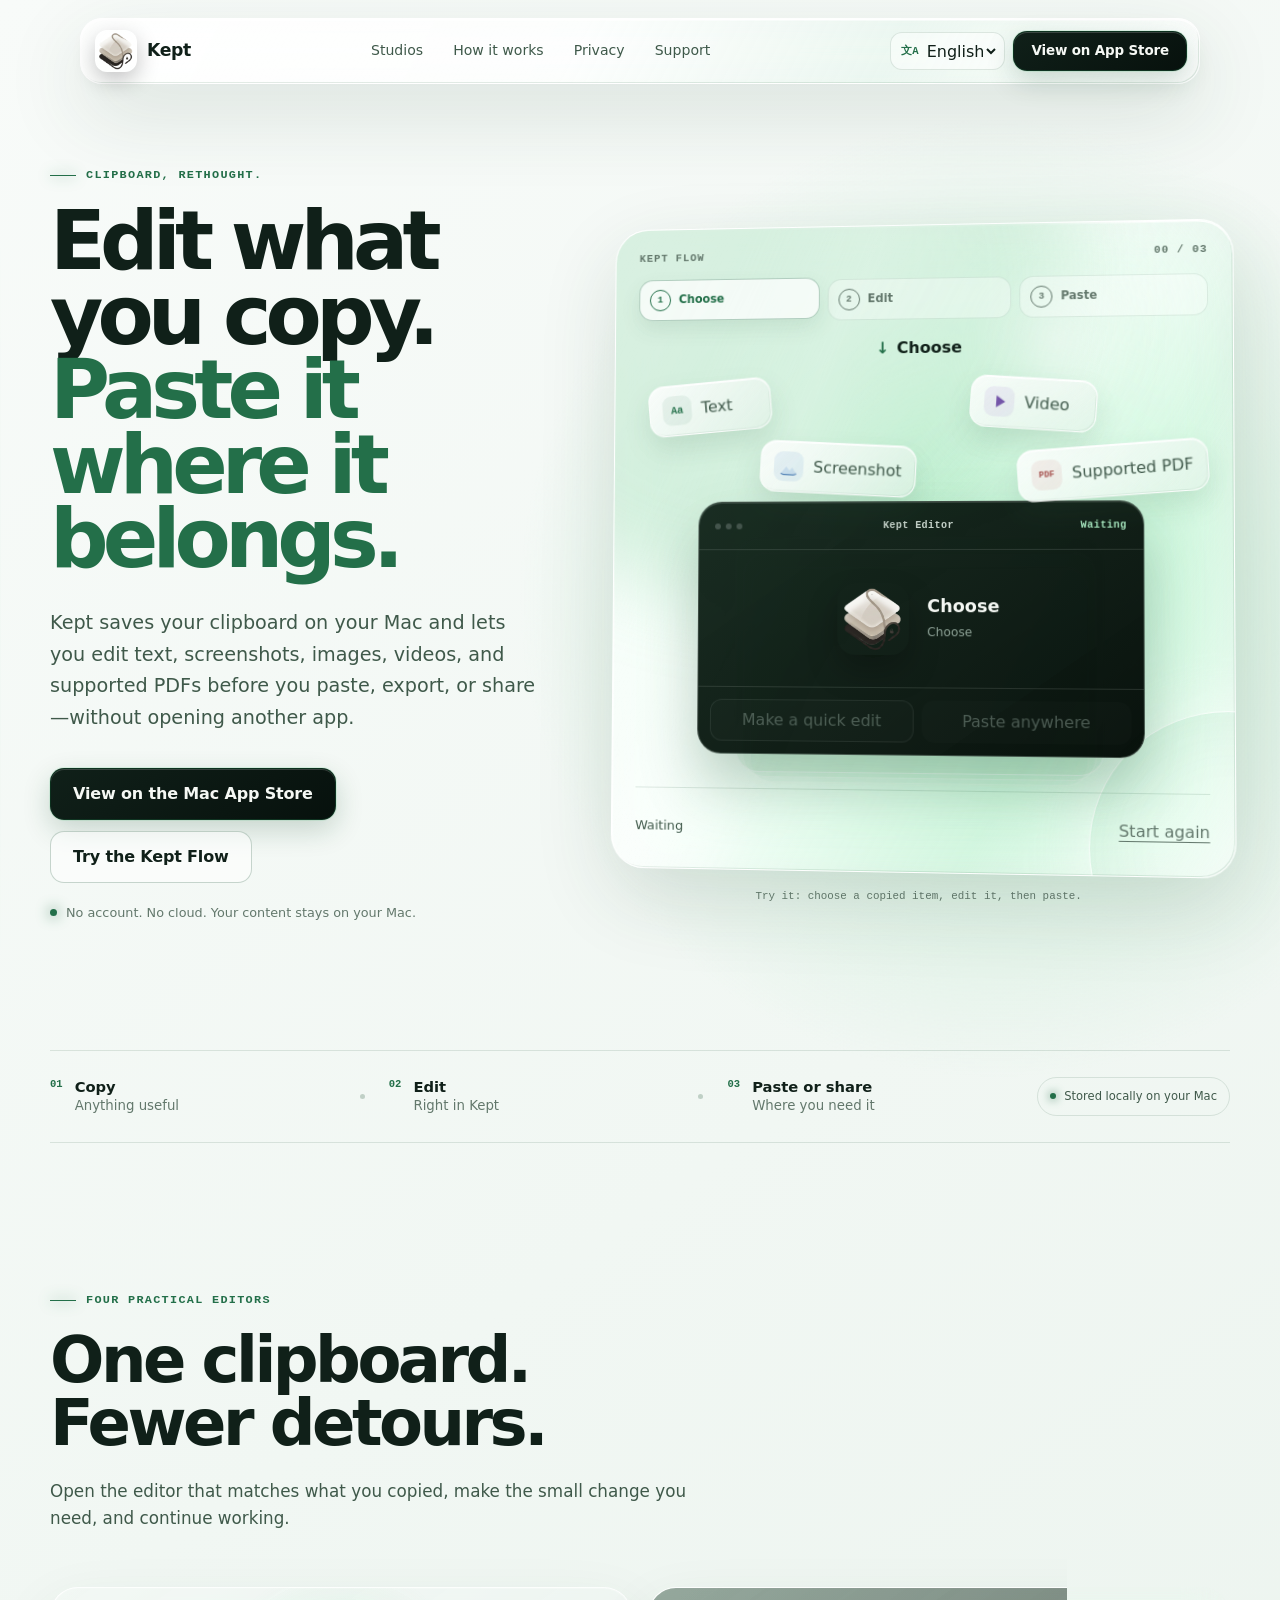
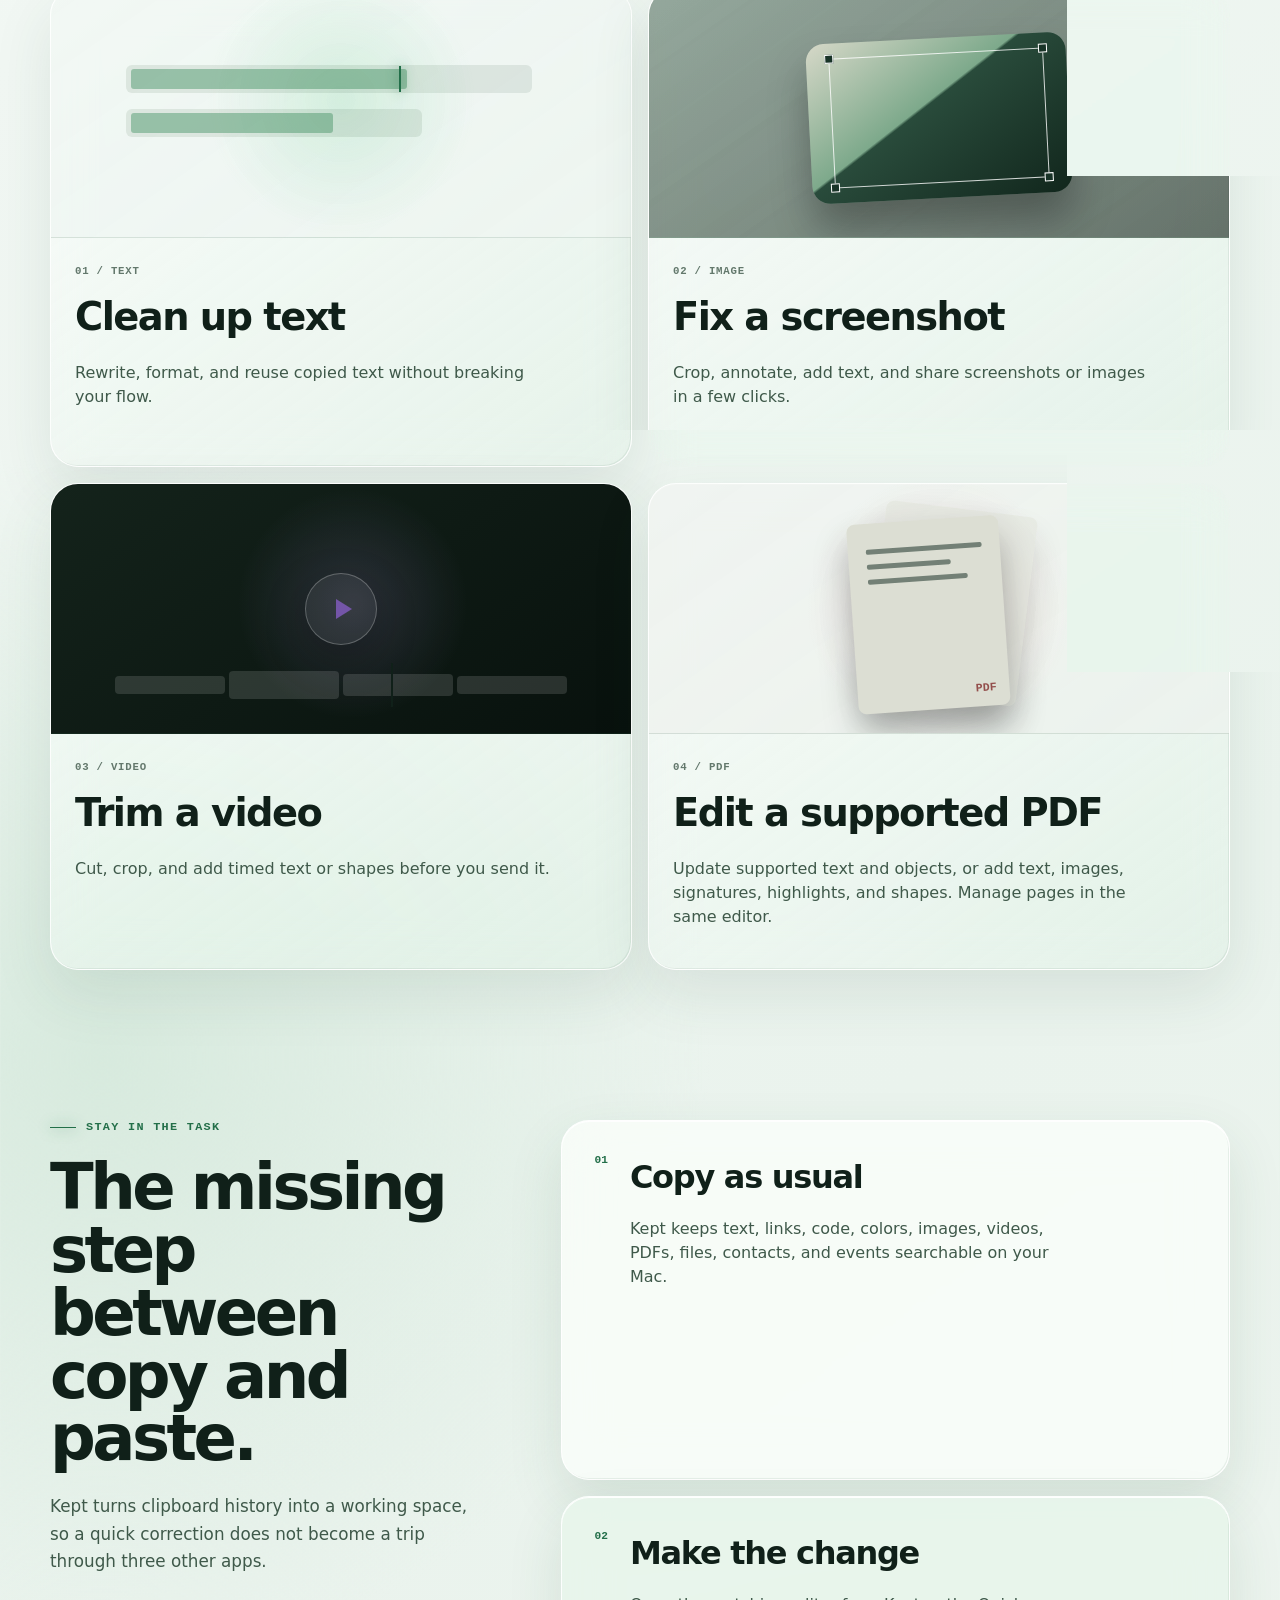
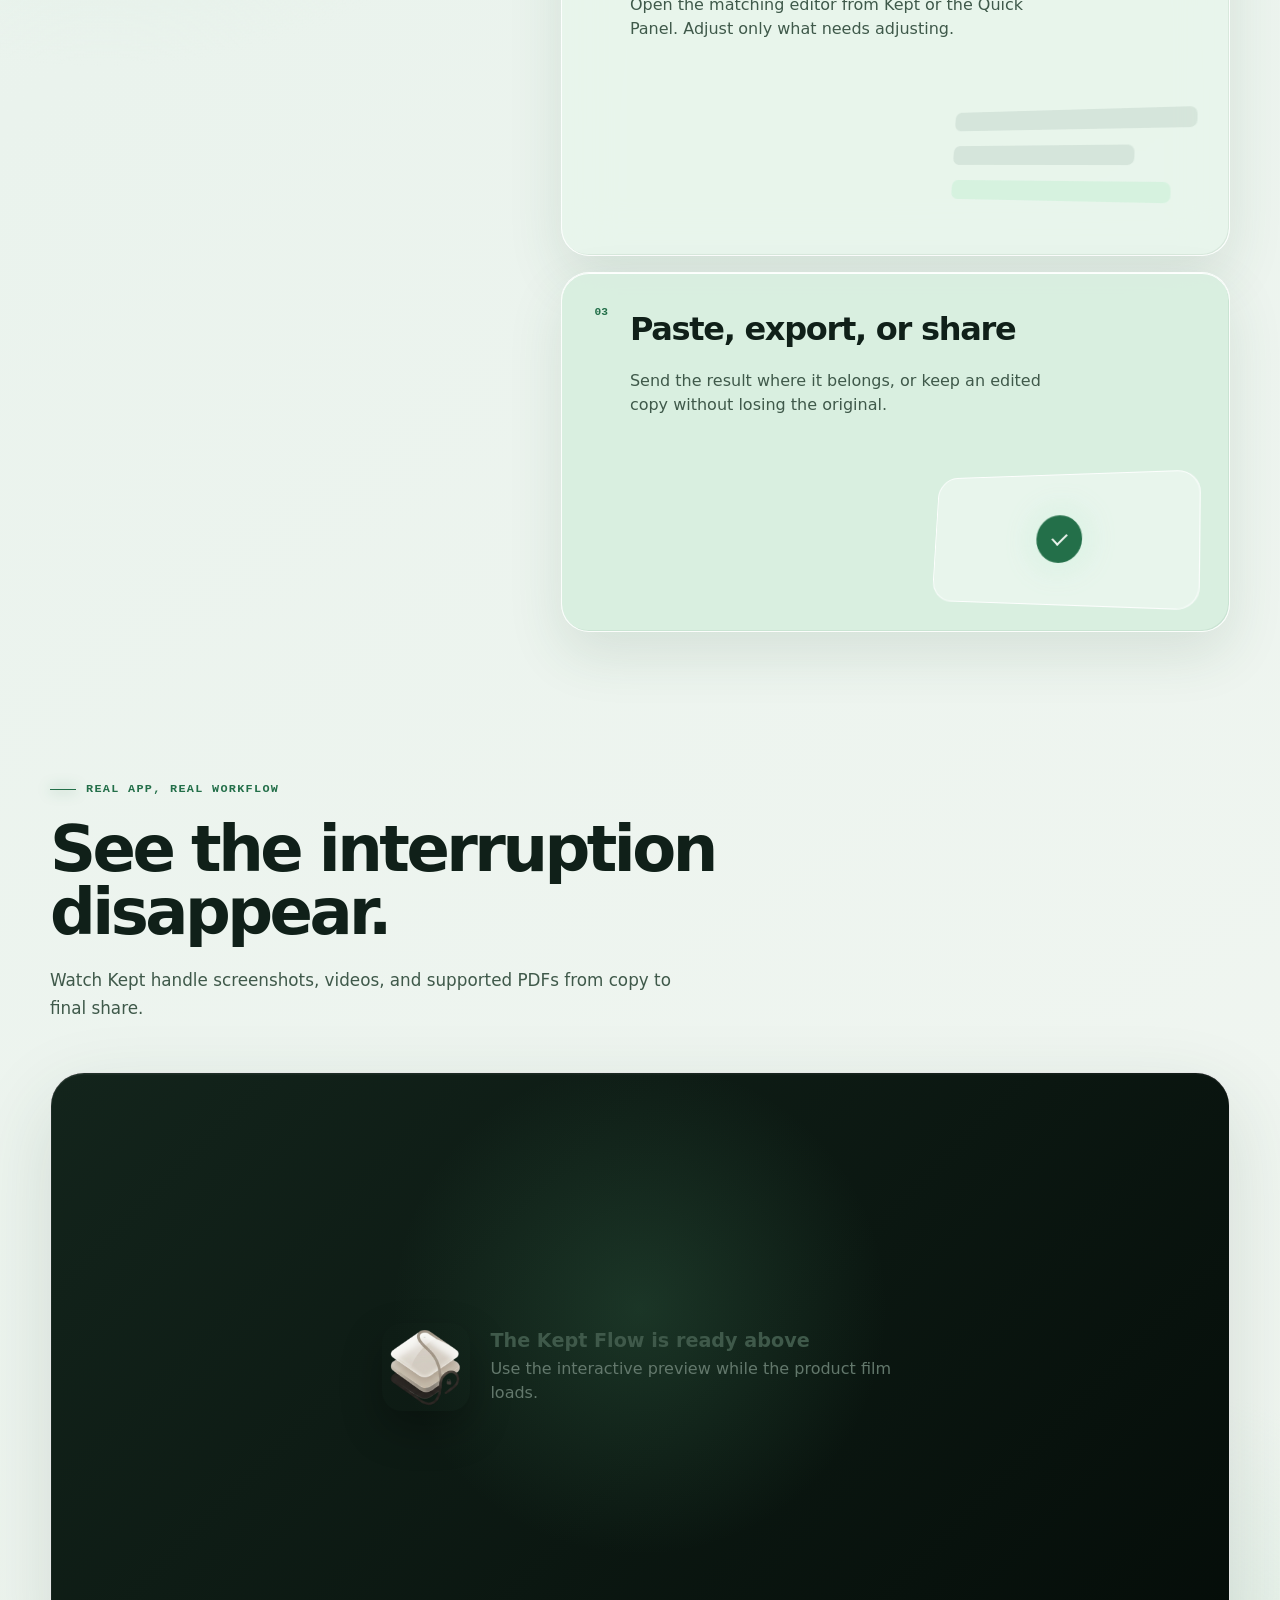
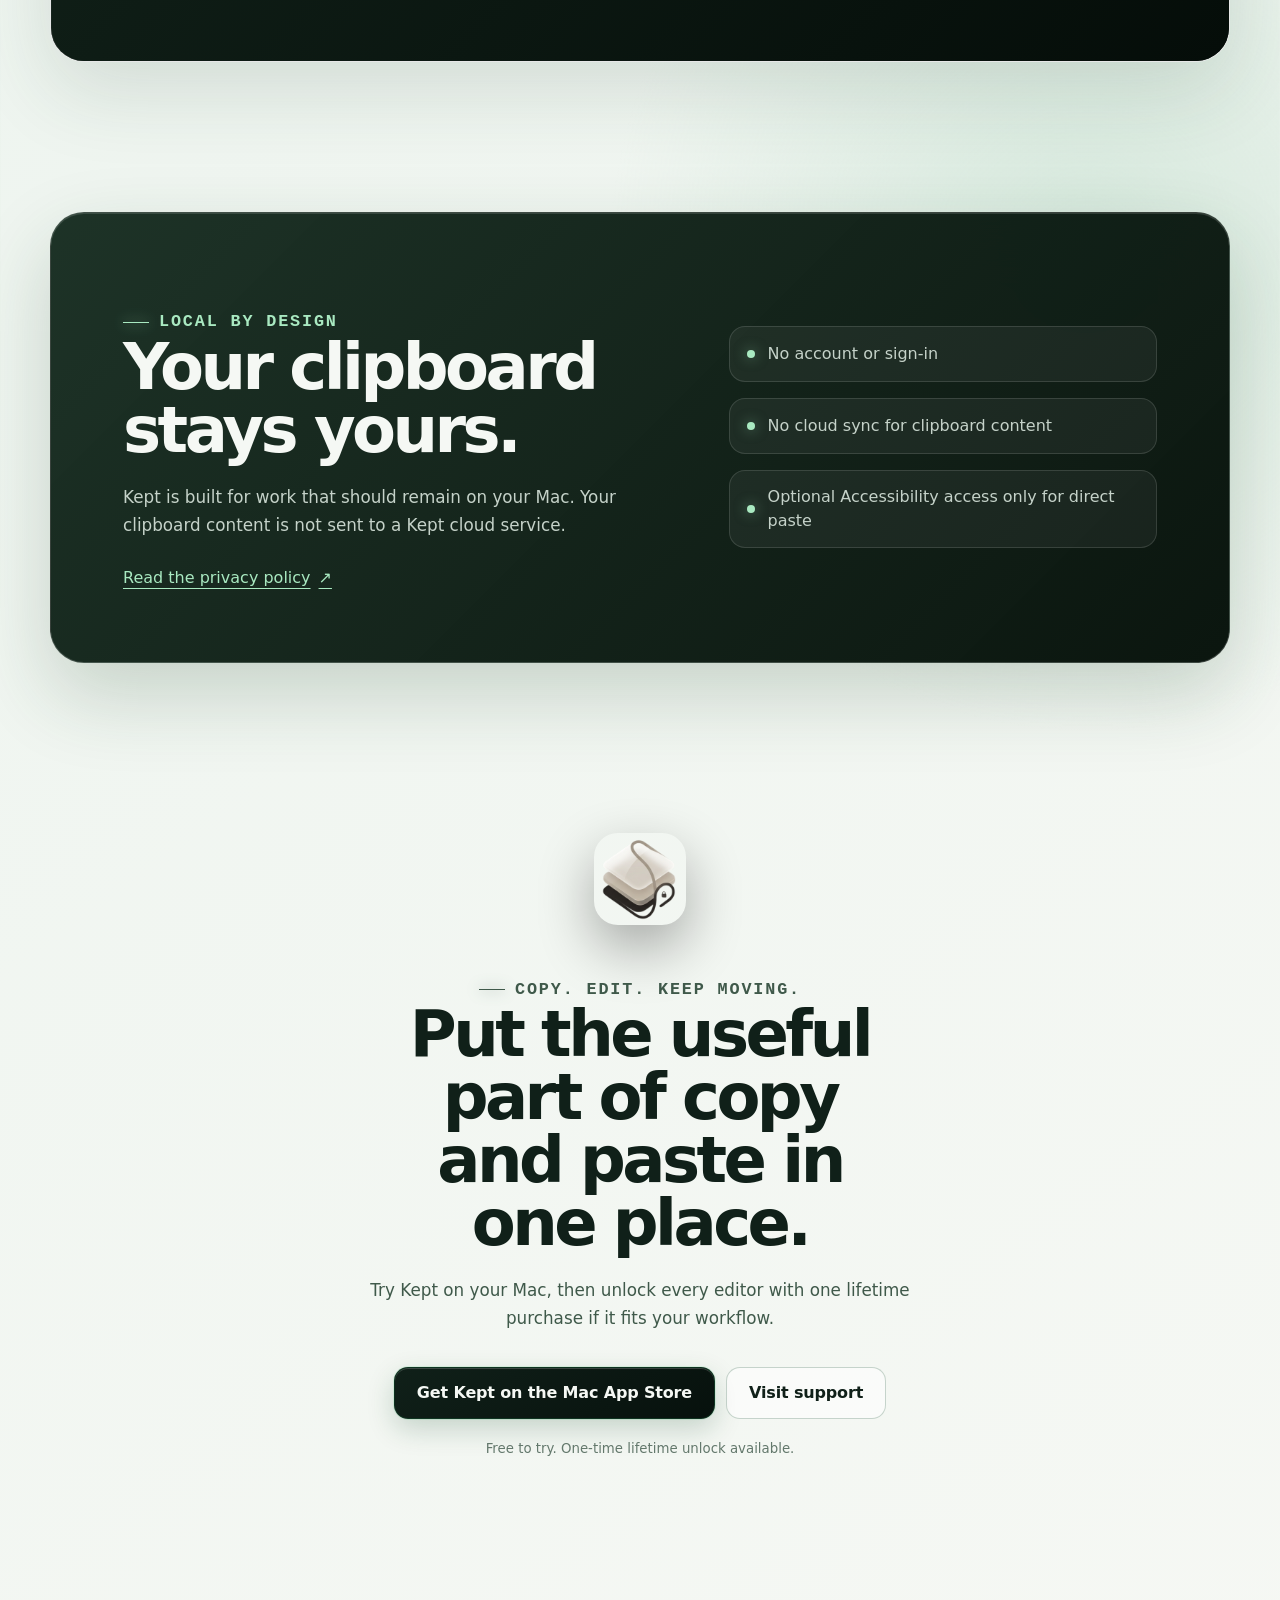
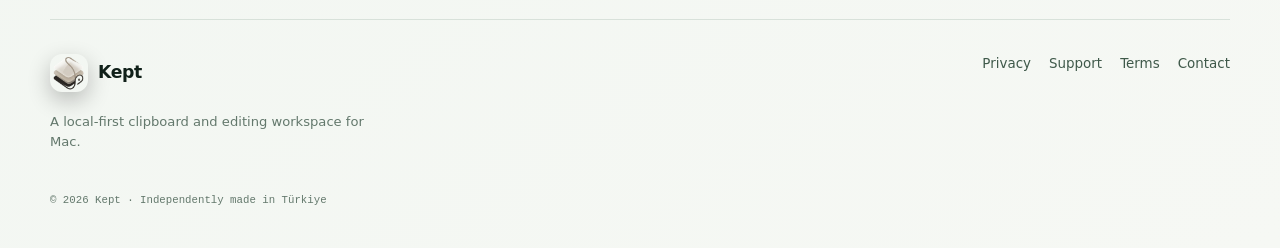
==== commit 2b200bd4: "Refine liquid glass and rebuild Kept Flow" ====
--- a/index.html
+++ b/index.html
@@ -6,7 +6,7 @@
   <title>Kept — Edit What You Copy on Mac</title>
   <meta name="description" content="A local-first clipboard manager for Mac. Edit copied text, screenshots, images, videos, and supported PDFs before you paste or share.">
   <meta name="robots" content="index,follow,max-image-preview:large">
-  <meta name="theme-color" content="#08110d">
+  <meta name="theme-color" content="#eef5ef">
   <meta name="apple-itunes-app" content="app-id=6772479708">
   <link rel="canonical" href="https://yunusislegel-kept.github.io/kept-support/">
   <link rel="icon" href="./assets/KeptLogo.png">
@@ -100,11 +100,23 @@
                data-picked="Selected"
                data-edited="Edited"
                data-complete="Ready to paste"
-               data-idle="Waiting">
+               data-idle="Waiting"
+               data-step-choose="Choose"
+               data-step-edit="Edit"
+               data-step-finish="Paste">
+            <div class="glass-refraction" aria-hidden="true"></div>
             <div class="flow-topline">
               <span>Kept Flow</span>
-              <span data-flow-count>01 / 03</span>
-            </div>
+              <span data-flow-count>00 / 03</span>
+            </div>
+
+            <ol class="flow-progress" aria-label="Kept Flow progress">
+              <li class="is-active" data-flow-progress="1"><span>1</span><strong>Choose</strong></li>
+              <li data-flow-progress="2"><span>2</span><strong>Edit</strong></li>
+              <li data-flow-progress="3"><span>3</span><strong>Paste</strong></li>
+            </ol>
+
+            <p class="flow-directive" data-flow-directive aria-live="polite">Pick a card or drag it into Kept.</p>
 
             <div class="source-orbit" aria-label="Choose something you copied">
               <button class="source-card source-card-text" type="button" draggable="true" data-flow-source="text" aria-pressed="false">
@@ -125,7 +137,7 @@
               </button>
             </div>
 
-            <div class="flow-machine" data-flow-dropzone tabindex="0" role="button" aria-label="Place the selected item in Kept">
+            <div class="flow-machine" data-flow-dropzone aria-label="Place the selected item in Kept">
               <div class="machine-depth depth-three"></div>
               <div class="machine-depth depth-two"></div>
               <div class="machine-depth depth-one"></div>
@@ -138,7 +150,7 @@
                 <div class="machine-content">
                   <img src="./assets/KeptLogo.png" width="72" height="72" alt="">
                   <div>
-                    <strong data-flow-title>Screenshot</strong>
+                  <strong data-flow-title>Choose</strong>
                     <span data-flow-description>Pick a card or drag it into Kept.</span>
                   </div>
                 </div>
@@ -150,7 +162,7 @@
             </div>
 
             <div class="flow-caption">
-              <p data-flow-message aria-live="polite">Pick a card or drag it into Kept.</p>
+              <p data-flow-message aria-live="polite">Waiting</p>
               <button type="button" data-flow-reset>Start again</button>
             </div>
           </div>
--- a/assets/site.css
+++ b/assets/site.css
@@ -1,20 +1,25 @@
 :root {
-  --vault: #07110d;
-  --vault-2: #0a1711;
-  --panel: rgba(20, 37, 29, 0.64);
-  --panel-strong: rgba(21, 39, 31, 0.86);
-  --line: rgba(226, 244, 233, 0.14);
-  --line-bright: rgba(226, 244, 233, 0.28);
-  --paper: #f2f1e9;
-  --paper-soft: #c7d1c8;
-  --muted: #91a096;
-  --mint: #9ce4b8;
-  --mint-strong: #60c98c;
-  --amber: #d7ad79;
-  --blue: #7ca7d8;
-  --rose: #d17f7a;
-  --violet: #a98ed8;
-  --shadow: 0 28px 90px rgba(0, 0, 0, 0.34);
+  --vault: #eef5ef;
+  --vault-2: #e2eee6;
+  --panel: rgba(255, 255, 255, 0.5);
+  --panel-strong: rgba(249, 253, 250, 0.88);
+  --line: rgba(24, 78, 49, 0.13);
+  --line-bright: rgba(24, 78, 49, 0.23);
+  --paper: #102019;
+  --paper-soft: #3f594a;
+  --muted: #63786c;
+  --mint: #236f49;
+  --mint-strong: #17583a;
+  --mint-light: #a9e9c1;
+  --amber: #a56b29;
+  --blue: #386eaa;
+  --rose: #a34f4b;
+  --violet: #7455a8;
+  --on-dark: #f5f8f4;
+  --on-dark-soft: #c5d2c9;
+  --on-dark-muted: #8fa398;
+  --dark-surface: #09140e;
+  --shadow: 0 28px 82px rgba(35, 72, 50, 0.14);
   --radius: 28px;
   --display: ui-rounded, "SF Pro Rounded", "Avenir Next", system-ui, sans-serif;
   --body: "SF Pro Text", "Avenir Next", system-ui, -apple-system, BlinkMacSystemFont, sans-serif;
@@ -25,7 +30,7 @@
 
 html {
   scroll-behavior: smooth;
-  color-scheme: dark;
+  color-scheme: light;
   background: var(--vault);
 }
 
@@ -36,9 +41,10 @@
   overflow-x: hidden;
   color: var(--paper);
   background:
-    radial-gradient(circle at 82% 12%, rgba(75, 148, 105, 0.16), transparent 29rem),
-    radial-gradient(circle at 10% 46%, rgba(89, 129, 111, 0.1), transparent 34rem),
-    linear-gradient(180deg, #07110d 0%, #09140f 46%, #060e0a 100%);
+    radial-gradient(circle at 78% 9%, rgba(142, 218, 170, 0.48), transparent 30rem),
+    radial-gradient(circle at 8% 40%, rgba(207, 230, 215, 0.72), transparent 38rem),
+    radial-gradient(circle at 85% 76%, rgba(175, 213, 191, 0.42), transparent 30rem),
+    linear-gradient(145deg, #f8fbf9 0%, #eaf3ed 44%, #f6f8f4 100%);
   font-family: var(--body);
   line-height: 1.5;
   -webkit-font-smoothing: antialiased;
@@ -50,26 +56,28 @@
   inset: 0;
   z-index: -2;
   pointer-events: none;
-  opacity: 0.21;
+  opacity: 0.24;
   background-image:
-    linear-gradient(rgba(255,255,255,.025) 1px, transparent 1px),
-    linear-gradient(90deg, rgba(255,255,255,.025) 1px, transparent 1px);
-  background-size: 72px 72px;
+    linear-gradient(rgba(35,111,73,.045) 1px, transparent 1px),
+    linear-gradient(90deg, rgba(35,111,73,.045) 1px, transparent 1px);
+  background-size: 78px 78px;
   mask-image: linear-gradient(to bottom, #000, transparent 88%);
 }
 
 body::after {
   content: "";
   position: fixed;
-  width: 28rem;
-  height: 28rem;
-  right: -15rem;
-  top: 42vh;
+  width: 34rem;
+  height: 26rem;
+  right: -12rem;
+  top: 34vh;
   z-index: -1;
   pointer-events: none;
-  border: 1px solid rgba(156, 228, 184, 0.15);
-  border-radius: 50%;
-  box-shadow: 0 0 8rem rgba(87, 177, 124, 0.1), inset 0 0 8rem rgba(87, 177, 124, 0.06);
+  border: 1px solid rgba(255,255,255,.78);
+  border-radius: 44% 56% 63% 37% / 43% 35% 65% 57%;
+  background: linear-gradient(145deg, rgba(255,255,255,.28), rgba(119,193,147,.11));
+  box-shadow: 0 35px 100px rgba(51,108,74,.15), inset 18px 18px 55px rgba(255,255,255,.42), inset -12px -12px 38px rgba(32,105,62,.08);
+  backdrop-filter: blur(18px);
 }
 
 a { color: inherit; text-decoration: none; }
@@ -87,11 +95,17 @@
 .site-shell { min-height: 100vh; }
 .section-pad { width: min(1180px, calc(100% - 48px)); margin-inline: auto; }
 .glass {
-  border: 1px solid var(--line);
-  background: linear-gradient(145deg, rgba(31, 53, 42, .72), rgba(10, 23, 17, .7));
-  box-shadow: inset 0 1px rgba(255,255,255,.08), var(--shadow);
-  backdrop-filter: blur(24px) saturate(125%);
-  -webkit-backdrop-filter: blur(24px) saturate(125%);
+  isolation: isolate;
+  border: 1px solid rgba(255,255,255,.9);
+  background:
+    linear-gradient(118deg, rgba(255,255,255,.78), rgba(255,255,255,.38) 44%, rgba(198,232,211,.28) 72%, rgba(255,255,255,.56));
+  box-shadow:
+    inset 0 1.5px rgba(255,255,255,.96),
+    inset 1px 0 rgba(255,255,255,.68),
+    inset -1px -1px rgba(24,91,54,.12),
+    var(--shadow);
+  backdrop-filter: blur(30px) saturate(165%) brightness(1.04);
+  -webkit-backdrop-filter: blur(30px) saturate(165%) brightness(1.04);
 }
 
 .skip-link {
@@ -140,8 +154,8 @@
 }
 
 .site-header.is-scrolled .nav-shell {
-  background: rgba(9, 20, 15, .87);
-  border-color: var(--line-bright);
+  background: rgba(249, 253, 250, .88);
+  border-color: rgba(255,255,255,.96);
   transform: translateY(-4px);
 }
 
@@ -162,7 +176,7 @@
   font-size: .88rem;
   transition: color .18s ease, background .18s ease;
 }
-.nav-links a:hover { color: var(--paper); background: rgba(255,255,255,.06); }
+.nav-links a:hover { color: var(--paper); background: rgba(28,92,57,.07); }
 
 .nav-actions { display: flex; align-items: center; gap: 8px; }
 .language-control {
@@ -174,7 +188,7 @@
   border: 1px solid var(--line);
   border-radius: 12px;
   color: var(--paper-soft);
-  background: rgba(255,255,255,.035);
+  background: rgba(255,255,255,.52);
 }
 .language-control > span:not(.sr-only) { font: 600 .66rem/1 var(--mono); color: var(--mint); }
 .language-control select {
@@ -200,17 +214,17 @@
 }
 .button:hover { transform: translateY(-2px); border-color: rgba(255,255,255,.36); }
 .button-bright {
-  color: #07120d;
-  border-color: rgba(206, 255, 224, .58);
-  background: linear-gradient(180deg, #b9f1cc, #86dca6);
-  box-shadow: inset 0 1px rgba(255,255,255,.7), 0 8px 26px rgba(81, 193, 124, .2);
-}
-.button-bright:hover { box-shadow: inset 0 1px rgba(255,255,255,.7), 0 12px 32px rgba(81, 193, 124, .3); }
-.button-quiet { background: rgba(255,255,255,.04); }
+  color: var(--on-dark);
+  border-color: rgba(16,63,39,.7);
+  background: linear-gradient(145deg, #102019, #07110d);
+  box-shadow: inset 0 1px rgba(255,255,255,.18), 0 10px 28px rgba(17,68,41,.2), 0 0 0 1px rgba(155,226,182,.26);
+}
+.button-bright:hover { box-shadow: inset 0 1px rgba(255,255,255,.2), 0 14px 34px rgba(17,68,41,.28), 0 0 0 1px rgba(155,226,182,.4); }
+.button-quiet { background: rgba(255,255,255,.54); }
 .button-small { min-height: 40px; font-size: .84rem; }
 .button-large { min-height: 52px; padding-inline: 22px; }
 
-.menu-toggle { display: none; width: 42px; height: 40px; border: 1px solid var(--line); border-radius: 12px; color: inherit; background: rgba(255,255,255,.035); }
+.menu-toggle { display: none; width: 42px; height: 40px; border: 1px solid var(--line); border-radius: 12px; color: inherit; background: rgba(255,255,255,.54); }
 .menu-toggle span { display: block; width: 17px; height: 1px; margin: 5px auto; background: currentColor; transition: transform .2s ease; }
 
 .hero {
@@ -258,8 +272,10 @@
 
 .flow-wrap { perspective: 1200px; }
 .flow-stage {
+  --glass-x: 72%;
+  --glass-y: 18%;
   position: relative;
-  min-height: 570px;
+  min-height: 640px;
   padding: 24px;
   overflow: hidden;
   border-radius: 34px;
@@ -272,8 +288,8 @@
   position: absolute;
   inset: -40% 24% 42% -30%;
   border-radius: 50%;
-  background: rgba(116, 221, 159, .12);
-  filter: blur(34px);
+  background: rgba(96, 191, 132, .24);
+  filter: blur(42px);
   pointer-events: none;
 }
 .flow-stage::after {
@@ -283,13 +299,53 @@
   height: 270px;
   right: -130px;
   bottom: -110px;
-  border: 1px solid rgba(255,255,255,.1);
+  border: 1px solid rgba(255,255,255,.76);
   border-radius: 50%;
-  box-shadow: inset 0 0 70px rgba(144, 221, 174, .05);
+  box-shadow: inset 0 0 70px rgba(82, 159, 111, .09), 0 0 70px rgba(255,255,255,.5);
+}
+.glass-refraction {
+  position: absolute;
+  inset: 0;
+  z-index: 1;
+  pointer-events: none;
+  border-radius: inherit;
+  background:
+    radial-gradient(circle at var(--glass-x) var(--glass-y), rgba(255,255,255,.92) 0, rgba(255,255,255,.3) 12%, transparent 30%),
+    linear-gradient(112deg, transparent 16%, rgba(255,255,255,.42) 31%, transparent 45%);
+  mix-blend-mode: soft-light;
+  opacity: .76;
 }
 .flow-stage.is-hovering { transform: rotateY(-1.2deg) rotateX(.6deg) scale(1.005); }
 .flow-topline { position: relative; z-index: 2; display: flex; justify-content: space-between; color: var(--muted); font: 600 .68rem/1 var(--mono); letter-spacing: .09em; text-transform: uppercase; }
-.source-orbit { position: relative; z-index: 3; min-height: 144px; margin-top: 28px; }
+.flow-progress {
+  position: relative;
+  z-index: 4;
+  display: grid;
+  grid-template-columns: repeat(3, 1fr);
+  gap: 8px;
+  margin: 18px 0 0;
+  padding: 0;
+  list-style: none;
+}
+.flow-progress li {
+  min-width: 0;
+  display: flex;
+  align-items: center;
+  gap: 8px;
+  padding: 9px 10px;
+  border: 1px solid rgba(27,91,54,.1);
+  border-radius: 14px;
+  color: var(--muted);
+  background: rgba(255,255,255,.34);
+  transition: color .25s ease, background .25s ease, border-color .25s ease, transform .25s ease;
+}
+.flow-progress li span { width: 22px; height: 22px; flex: 0 0 22px; display: grid; place-items: center; border: 1px solid currentColor; border-radius: 50%; font: 700 .6rem/1 var(--mono); }
+.flow-progress li strong { min-width: 0; overflow: hidden; font-size: .72rem; text-overflow: ellipsis; white-space: nowrap; }
+.flow-progress li.is-active { color: var(--mint); border-color: rgba(35,111,73,.32); background: rgba(255,255,255,.72); transform: translateY(-2px); box-shadow: 0 9px 20px rgba(35,93,58,.1); }
+.flow-progress li.is-complete { color: var(--paper); background: rgba(170,226,190,.34); }
+.flow-directive { position: relative; z-index: 4; margin: 18px 0 0; color: var(--paper); font: 720 1rem/1.35 var(--display); text-align: center; }
+.flow-directive::before { content: "↓"; display: inline-block; margin-right: 8px; color: var(--mint); }
+.source-orbit { position: relative; z-index: 3; min-height: 128px; margin-top: 12px; }
 .source-card {
   position: absolute;
   display: inline-flex;
@@ -298,15 +354,15 @@
   min-width: 126px;
   padding: 10px 13px;
   color: var(--paper-soft);
-  border: 1px solid rgba(255,255,255,.13);
+  border: 1px solid rgba(255,255,255,.86);
   border-radius: 16px;
-  background: rgba(6, 15, 10, .78);
-  box-shadow: 0 12px 30px rgba(0,0,0,.24), inset 0 1px rgba(255,255,255,.06);
+  background: linear-gradient(135deg, rgba(255,255,255,.84), rgba(230,242,234,.58));
+  box-shadow: 0 13px 28px rgba(38,86,55,.13), inset 0 1px rgba(255,255,255,.95), inset -1px -1px rgba(30,95,56,.08);
   cursor: grab;
   user-select: none;
   transition: transform .2s ease, color .2s ease, border-color .2s ease, background .2s ease;
 }
-.source-card:hover, .source-card.is-selected { color: var(--paper); border-color: rgba(156,228,184,.55); background: rgba(27, 57, 42, .9); }
+.source-card:hover, .source-card.is-selected { color: var(--paper); border-color: rgba(35,111,73,.46); background: rgba(255,255,255,.92); box-shadow: 0 17px 38px rgba(34,105,64,.2), 0 0 0 3px rgba(101,194,137,.12), inset 0 1px #fff; }
 .source-card:active { cursor: grabbing; }
 .source-card-text { top: 10px; left: 2%; transform: rotate(-5deg) translateZ(25px); }
 .source-card-image { top: 73px; left: 22%; transform: rotate(3deg) translateZ(42px); }
@@ -316,7 +372,7 @@
 .source-card-image:hover, .source-card-image.is-selected { transform: rotate(1deg) translateY(-4px) translateZ(52px); }
 .source-card-video:hover, .source-card-video.is-selected { transform: rotate(2deg) translateY(-4px) translateZ(34px); }
 .source-card-pdf:hover, .source-card-pdf.is-selected { transform: rotate(-1deg) translateY(-4px) translateZ(58px); }
-.file-mark { width: 30px; height: 30px; flex: 0 0 30px; display: grid; place-items: center; border-radius: 9px; background: rgba(255,255,255,.08); font: 700 .66rem/1 var(--mono); }
+.file-mark { width: 30px; height: 30px; flex: 0 0 30px; display: grid; place-items: center; border-radius: 9px; background: rgba(35,111,73,.08); font: 700 .66rem/1 var(--mono); }
 .mark-text { color: var(--mint); }
 .mark-image { position: relative; background: rgba(124,167,216,.15); }
 .mark-image::before { content: ""; position: absolute; inset: 7px 6px 6px; border: 1px solid var(--blue); border-radius: 4px; clip-path: polygon(0 100%, 36% 48%, 55% 72%, 70% 53%, 100% 100%); background: rgba(124,167,216,.25); }
@@ -324,29 +380,38 @@
 .mark-video::before { content: ""; width: 0; height: 0; border-top: 6px solid transparent; border-bottom: 6px solid transparent; border-left: 9px solid var(--violet); margin-left: 2px; }
 .mark-pdf { color: var(--rose); background: rgba(209,127,122,.12); font-size: .54rem; }
 
-.flow-machine { position: relative; z-index: 2; width: 76%; min-height: 248px; margin: 4px auto 0; cursor: pointer; transform-style: preserve-3d; }
-.machine-depth { position: absolute; inset: 20px 7% -12px; border: 1px solid var(--line); border-radius: 25px; background: rgba(15,31,23,.62); transition: transform .35s cubic-bezier(.2,.8,.2,1); }
+.flow-machine { position: relative; z-index: 2; width: 78%; min-height: 248px; margin: 4px auto 0; transform-style: preserve-3d; }
+.machine-depth { position: absolute; inset: 20px 7% -12px; border: 1px solid rgba(255,255,255,.76); border-radius: 25px; background: rgba(170,225,191,.32); box-shadow: inset 0 1px rgba(255,255,255,.8); transition: transform .35s cubic-bezier(.2,.8,.2,1); }
 .depth-three { transform: translateZ(-60px) translateY(31px) scale(.88); opacity: .28; }
 .depth-two { transform: translateZ(-40px) translateY(21px) scale(.92); opacity: .42; }
 .depth-one { transform: translateZ(-20px) translateY(11px) scale(.96); opacity: .62; }
-.machine-face { position: relative; overflow: hidden; border: 1px solid rgba(222,243,231,.24); border-radius: 24px; background: linear-gradient(145deg, rgba(33,57,45,.96), rgba(10,22,16,.96)); box-shadow: 0 30px 60px rgba(0,0,0,.33), inset 0 1px rgba(255,255,255,.1); }
-.machine-bar { height: 48px; padding: 0 16px; display: grid; grid-template-columns: 1fr auto 1fr; align-items: center; border-bottom: 1px solid var(--line); color: var(--muted); font: 600 .63rem/1 var(--mono); letter-spacing: .04em; }
-.machine-bar > span:nth-child(2) { justify-self: center; color: var(--paper-soft); }
-.machine-status { justify-self: end; color: var(--mint); }
+.machine-face { position: relative; overflow: hidden; color: var(--on-dark); border: 1px solid rgba(222,243,231,.24); border-radius: 24px; background: linear-gradient(145deg, rgba(22,42,31,.98), rgba(6,15,10,.99)); box-shadow: 0 30px 60px rgba(25,67,41,.26), inset 0 1px rgba(255,255,255,.13); }
+.machine-bar { height: 48px; padding: 0 16px; display: grid; grid-template-columns: 1fr auto 1fr; align-items: center; border-bottom: 1px solid rgba(232,247,238,.12); color: var(--on-dark-muted); font: 600 .63rem/1 var(--mono); letter-spacing: .04em; }
+.machine-bar > span:nth-child(2) { justify-self: center; color: var(--on-dark-soft); }
+.machine-status { justify-self: end; color: var(--mint-light); }
 .traffic { display: inline-flex; gap: 5px; }
 .traffic i { width: 6px; height: 6px; border-radius: 50%; background: rgba(255,255,255,.19); }
 .machine-content { min-height: 137px; display: flex; align-items: center; justify-content: center; gap: 18px; padding: 24px; }
 .machine-content img { border-radius: 18px; box-shadow: 0 16px 30px rgba(0,0,0,.25); transform: translateZ(24px); }
 .machine-content div { display: grid; gap: 6px; }
 .machine-content strong { font: 700 1.1rem/1.2 var(--display); }
-.machine-content span { max-width: 22ch; color: var(--muted); font-size: .76rem; }
-.edit-strip { display: flex; gap: 8px; padding: 12px; border-top: 1px solid var(--line); }
-.edit-strip button { flex: 1; min-height: 38px; border: 1px solid var(--line); border-radius: 12px; color: var(--paper); background: rgba(255,255,255,.05); cursor: pointer; }
-.edit-strip button:last-child { color: var(--vault); border-color: transparent; background: var(--mint); }
-.edit-strip button:disabled { color: var(--muted); background: rgba(255,255,255,.035); cursor: not-allowed; }
+.machine-content span { max-width: 22ch; color: var(--on-dark-muted); font-size: .76rem; }
+.edit-strip { display: flex; gap: 8px; padding: 12px; border-top: 1px solid rgba(232,247,238,.12); }
+.edit-strip button { flex: 1; min-height: 42px; border: 1px solid rgba(232,247,238,.16); border-radius: 12px; color: var(--on-dark); background: rgba(255,255,255,.07); cursor: pointer; transition: transform .2s ease, background .2s ease, opacity .2s ease; }
+.edit-strip button:not(:disabled):hover { transform: translateY(-2px); background: rgba(255,255,255,.13); }
+.edit-strip button:last-child { color: #07120d; border-color: transparent; background: var(--mint-light); }
+.edit-strip button:disabled { color: var(--on-dark-muted); background: rgba(255,255,255,.035); cursor: not-allowed; opacity: .48; }
 .flow-machine.is-dragover .machine-face { border-color: var(--mint); box-shadow: 0 0 0 4px rgba(156,228,184,.08), 0 30px 60px rgba(0,0,0,.33); }
+.flow-stage[data-flow-step="0"] .flow-machine { animation: invite-machine 1.8s ease-in-out infinite; }
 .flow-machine.is-edited .machine-face { animation: machine-finish .48s ease both; }
+@keyframes invite-machine { 0%, 100% { transform: translateY(0); } 50% { transform: translateY(-3px); } }
 @keyframes machine-finish { 50% { transform: translateY(-6px); box-shadow: 0 0 40px rgba(96,201,140,.2); } }
+.flow-stage[data-flow-step="3"] .depth-one { transform: translateZ(18px) translateY(54px) scale(.82); opacity: .92; background: rgba(169,232,193,.75); }
+.flow-stage[data-flow-step="1"] .machine-content img { animation: item-arrive .48s cubic-bezier(.2,.8,.2,1) both; }
+.flow-stage[data-flow-step="2"] .machine-content strong { color: var(--mint-light); }
+.flow-stage[data-flow-step="3"] .machine-face::after { content: "✓"; position: absolute; right: 14px; top: 58px; width: 30px; height: 30px; display: grid; place-items: center; color: #0b4d2e; border-radius: 50%; background: var(--mint-light); box-shadow: 0 0 26px rgba(156,228,184,.42); animation: check-pop .42s ease both; }
+@keyframes item-arrive { from { opacity: .2; transform: translateY(-20px) scale(.72); } to { opacity: 1; transform: translateY(0) scale(1); } }
+@keyframes check-pop { from { opacity: 0; transform: scale(.5) rotate(-20deg); } to { opacity: 1; transform: scale(1) rotate(0); } }
 .flow-caption { position: relative; z-index: 2; display: flex; align-items: center; justify-content: space-between; gap: 16px; margin-top: 34px; padding-top: 18px; border-top: 1px solid var(--line); }
 .flow-caption p { margin: 0; color: var(--paper-soft); font-size: .82rem; }
 .flow-caption button { padding: 7px 0; border: 0; color: var(--muted); background: transparent; cursor: pointer; text-decoration: underline; text-underline-offset: 4px; }
@@ -366,18 +431,18 @@
 .section-heading h2, .workflow-intro h2, .privacy-card h2, .final-cta h2 { font-size: clamp(2.5rem, 5vw, 5rem); line-height: .98; letter-spacing: -.055em; }
 .section-heading > p:last-child, .workflow-intro > p:last-child, .privacy-card > div > p, .final-cta > p { max-width: 62ch; margin: 23px 0 0; color: var(--paper-soft); font-size: 1.05rem; line-height: 1.65; }
 .studio-grid { margin-top: 54px; display: grid; grid-template-columns: repeat(2, 1fr); gap: 16px; }
-.studio-card { position: relative; min-height: 480px; padding: 24px; overflow: hidden; border: 1px solid var(--line); border-radius: var(--radius); background: linear-gradient(145deg, rgba(21,38,30,.72), rgba(8,19,13,.84)); transition: transform .25s ease, border-color .25s ease; }
-.studio-card:hover { transform: translateY(-5px); border-color: var(--line-bright); }
+.studio-card { position: relative; min-height: 480px; padding: 24px; overflow: hidden; border: 1px solid rgba(255,255,255,.84); border-radius: var(--radius); background: linear-gradient(145deg, rgba(255,255,255,.66), rgba(224,239,229,.48)); box-shadow: inset 0 1px rgba(255,255,255,.92), inset -1px -1px rgba(26,84,49,.08), 0 24px 60px rgba(42,82,56,.1); backdrop-filter: blur(20px) saturate(145%); transition: transform .25s ease, border-color .25s ease, box-shadow .25s ease; }
+.studio-card:hover { transform: translateY(-5px); border-color: rgba(255,255,255,.98); box-shadow: inset 0 1px #fff, inset -1px -1px rgba(26,84,49,.1), 0 30px 68px rgba(42,82,56,.15); }
 .studio-card:nth-child(2), .studio-card:nth-child(3) { min-height: 410px; }
 .studio-card h3 { font-size: clamp(1.8rem, 3vw, 2.7rem); letter-spacing: -.04em; }
 .studio-card > p:last-child { max-width: 48ch; color: var(--paper-soft); }
 .card-index { color: var(--muted); font: 600 .67rem/1 var(--mono); letter-spacing: .07em; }
-.studio-visual { position: relative; height: 250px; margin: -24px -24px 28px; overflow: hidden; border-bottom: 1px solid var(--line); background: rgba(3,10,6,.34); }
-.text-visual { background: radial-gradient(circle at 50% 45%, rgba(96,201,140,.16), transparent 42%), rgba(3,10,6,.38); }
-.text-line { position: absolute; left: 13%; height: 28px; border-radius: 6px; background: rgba(242,241,233,.11); }
+.studio-visual { position: relative; height: 250px; margin: -24px -24px 28px; overflow: hidden; border-bottom: 1px solid var(--line); background: rgba(224,238,228,.46); }
+.text-visual { background: radial-gradient(circle at 50% 45%, rgba(96,201,140,.2), transparent 42%), rgba(238,246,241,.7); }
+.text-line { position: absolute; left: 13%; height: 28px; border-radius: 6px; background: rgba(38,77,52,.1); }
 .line-one { top: 77px; width: 70%; }
 .line-two { top: 121px; width: 51%; }
-.text-line::after { content: ""; position: absolute; inset: 4px auto 4px 5px; width: 68%; border-radius: 3px; background: rgba(156,228,184,.42); }
+.text-line::after { content: ""; position: absolute; inset: 4px auto 4px 5px; width: 68%; border-radius: 3px; background: rgba(55,139,88,.42); }
 .text-cursor { position: absolute; left: 60%; top: 78px; width: 2px; height: 26px; background: var(--mint); box-shadow: 0 0 12px var(--mint); }
 .image-visual { background: linear-gradient(145deg, rgba(57,91,71,.52), rgba(13,26,18,.6)); }
 .image-visual::before { content: ""; position: absolute; width: 260px; height: 160px; left: 50%; top: 52%; transform: translate(-50%, -50%) rotate(-3deg); border-radius: 18px; background: linear-gradient(145deg, #d6d8c8, #7da98b 43%, #294b3b 44%, #11261c); box-shadow: 0 26px 40px rgba(0,0,0,.3); }
@@ -388,10 +453,10 @@
 .play-mark { width: 72px; height: 72px; display: grid; place-items: center; border: 1px solid rgba(255,255,255,.25); border-radius: 50%; background: rgba(255,255,255,.06); box-shadow: 0 14px 40px rgba(0,0,0,.25); }
 .play-mark::after { content: ""; width: 0; height: 0; margin-left: 5px; border-top: 10px solid transparent; border-bottom: 10px solid transparent; border-left: 16px solid var(--violet); }
 .timeline { position: absolute; left: 11%; right: 11%; bottom: 30px; height: 36px; display: flex; gap: 4px; align-items: center; }
-.timeline i { flex: 1; height: 18px; border-radius: 4px; background: rgba(255,255,255,.1); }
+.timeline i { flex: 1; height: 18px; border-radius: 4px; background: rgba(255,255,255,.13); }
 .timeline i:nth-child(2) { height: 28px; }.timeline i:nth-child(3) { height: 22px; }
 .timeline b { position: absolute; left: 61%; width: 2px; height: 44px; background: var(--paper); }
-.pdf-visual { background: radial-gradient(circle at 50% 50%, rgba(209,127,122,.16), transparent 42%), rgba(3,10,6,.36); }
+.pdf-visual { background: radial-gradient(circle at 50% 50%, rgba(209,127,122,.18), transparent 42%), rgba(237,242,237,.72); }
 .pdf-page { position: absolute; width: 152px; height: 190px; left: 50%; top: 50%; border-radius: 8px; background: #dcded3; box-shadow: 0 20px 35px rgba(0,0,0,.28); }
 .back-page { transform: translate(-42%, -53%) rotate(7deg); opacity: .42; }
 .front-page { transform: translate(-57%, -47%) rotate(-4deg); padding: 26px 18px; }
@@ -402,18 +467,18 @@
 .workflow { display: grid; grid-template-columns: .78fr 1.22fr; gap: 84px; align-items: start; }
 .workflow-intro { position: sticky; top: 130px; }
 .workflow-track { display: grid; gap: 16px; }
-.workflow-step { position: sticky; top: 128px; min-height: 360px; padding: 32px; display: grid; grid-template-columns: auto 1fr; gap: 22px; overflow: hidden; border: 1px solid var(--line); border-radius: var(--radius); background: rgba(11,25,18,.94); box-shadow: 0 20px 55px rgba(0,0,0,.24); }
-.workflow-step:nth-child(2) { top: 146px; background: rgba(15,31,23,.97); }
-.workflow-step:nth-child(3) { top: 164px; background: rgba(19,39,29,.98); }
+.workflow-step { position: sticky; top: 128px; min-height: 360px; padding: 32px; display: grid; grid-template-columns: auto 1fr; gap: 22px; overflow: hidden; border: 1px solid rgba(255,255,255,.88); border-radius: var(--radius); background: rgba(250,253,250,.86); box-shadow: inset 0 1px rgba(255,255,255,.96), inset -1px -1px rgba(30,95,56,.08), 0 22px 55px rgba(40,88,58,.12); backdrop-filter: blur(24px) saturate(145%); }
+.workflow-step:nth-child(2) { top: 146px; background: rgba(232,245,236,.9); }
+.workflow-step:nth-child(3) { top: 164px; background: rgba(216,238,224,.94); }
 .workflow-step > span { color: var(--mint); font: 600 .7rem/1.4 var(--mono); }
 .workflow-step h3 { font-size: 2rem; letter-spacing: -.04em; }
 .workflow-step p { max-width: 43ch; color: var(--paper-soft); }
 .step-object { position: absolute; right: 24px; bottom: 18px; width: 44%; height: 148px; transform: perspective(600px) rotateY(-18deg) rotateX(7deg); }
-.object-copy i { position: absolute; width: 94px; height: 112px; right: calc(var(--n) * 32px); bottom: calc(var(--n) * 9px); border: 1px solid var(--line-bright); border-radius: 15px; background: rgba(156,228,184,.08); box-shadow: 0 18px 36px rgba(0,0,0,.22); }
+.object-copy i { position: absolute; width: 94px; height: 112px; right: calc(var(--n) * 32px); bottom: calc(var(--n) * 9px); border: 1px solid rgba(255,255,255,.9); border-radius: 15px; background: rgba(255,255,255,.38); box-shadow: 0 18px 36px rgba(35,82,51,.12); }
 .object-copy i:nth-child(1) { --n: 0; }.object-copy i:nth-child(2) { --n: 1; }.object-copy i:nth-child(3) { --n: 2; }
-.object-edit i { position: absolute; left: 10%; right: 4%; height: 20px; border-radius: 7px; background: rgba(255,255,255,.08); }
+.object-edit i { position: absolute; left: 10%; right: 4%; height: 20px; border-radius: 7px; background: rgba(25,71,45,.09); }
 .object-edit i:nth-child(1) { top: 20px; }.object-edit i:nth-child(2) { top: 56px; width: 66%; }.object-edit i:nth-child(3) { top: 92px; width: 78%; background: rgba(156,228,184,.24); }
-.object-paste i { position: absolute; inset: 8px; border: 1px solid var(--line-bright); border-radius: 22px; background: rgba(255,255,255,.045); }
+.object-paste i { position: absolute; inset: 8px; border: 1px solid rgba(255,255,255,.9); border-radius: 22px; background: rgba(255,255,255,.36); }
 .object-paste b { position: absolute; width: 48px; height: 48px; left: 50%; top: 50%; border-radius: 50%; background: var(--mint); transform: translate(-50%,-50%); box-shadow: 0 0 35px rgba(156,228,184,.3); }
 .object-paste b::after { content: ""; position: absolute; width: 13px; height: 7px; left: 17px; top: 18px; border-left: 2px solid var(--vault); border-bottom: 2px solid var(--vault); transform: rotate(-45deg); }
 
@@ -426,10 +491,12 @@
 .media-fallback strong { font: 700 1.2rem/1.2 var(--display); }
 .media-fallback span { max-width: 40ch; color: var(--muted); }
 
-.privacy-card { padding: clamp(30px, 6vw, 72px); display: grid; grid-template-columns: 1fr .8fr; gap: 70px; border-radius: 34px; }
+.privacy-card { padding: clamp(30px, 6vw, 72px); display: grid; grid-template-columns: 1fr .8fr; gap: 70px; color: var(--on-dark); border-color: rgba(255,255,255,.18); border-radius: 34px; background: linear-gradient(135deg, rgba(22,44,32,.97), rgba(6,17,10,.98)); box-shadow: inset 0 1px rgba(255,255,255,.13), 0 32px 80px rgba(28,68,42,.2); }
+.privacy-card .eyebrow, .privacy-card .text-link { color: var(--mint-light); }
+.privacy-card > div > p { color: var(--on-dark-soft); }
 .privacy-card ul { margin: 0; padding: 0; list-style: none; display: grid; align-content: center; gap: 16px; }
-.privacy-card li { display: flex; align-items: center; gap: 13px; min-height: 56px; padding: 14px 17px; border: 1px solid var(--line); border-radius: 16px; color: var(--paper-soft); background: rgba(255,255,255,.035); }
-.privacy-card li span { width: 8px; height: 8px; flex: 0 0 8px; border-radius: 50%; background: var(--mint); box-shadow: 0 0 13px rgba(156,228,184,.5); }
+.privacy-card li { display: flex; align-items: center; gap: 13px; min-height: 56px; padding: 14px 17px; border: 1px solid rgba(255,255,255,.13); border-radius: 16px; color: var(--on-dark-soft); background: rgba(255,255,255,.05); }
+.privacy-card li span { width: 8px; height: 8px; flex: 0 0 8px; border-radius: 50%; background: var(--mint-light); box-shadow: 0 0 13px rgba(156,228,184,.5); }
 .text-link { display: inline-flex; gap: 8px; margin-top: 26px; color: var(--mint); text-decoration: underline; text-underline-offset: 5px; }
 
 .final-cta { padding-top: 170px; padding-bottom: 160px; display: flex; flex-direction: column; align-items: center; text-align: center; }
@@ -450,7 +517,7 @@
 .noscript { position: fixed; inset: auto 18px 18px; z-index: 90; padding: 12px 16px; border: 1px solid var(--line); border-radius: 14px; color: var(--paper); background: var(--panel-strong); }
 
 @media (max-width: 980px) {
-  .nav-links { position: absolute; top: 74px; left: 12px; right: 12px; display: none; padding: 12px; align-items: stretch; flex-direction: column; border: 1px solid var(--line); border-radius: 18px; background: rgba(8,18,13,.96); box-shadow: var(--shadow); }
+  .nav-links { position: absolute; top: 74px; left: 12px; right: 12px; display: none; padding: 12px; align-items: stretch; flex-direction: column; border: 1px solid rgba(255,255,255,.9); border-radius: 18px; background: rgba(249,253,250,.96); box-shadow: var(--shadow); }
   .nav-links.is-open { display: flex; }
   .menu-toggle { display: block; }
   .nav-actions .button-small { display: none; }
@@ -470,16 +537,17 @@
   .language-control { padding-left: 7px; }
   .language-control > span:not(.sr-only) { display: none; }
   .hero { padding-top: 126px; padding-bottom: 64px; }
+  .hero-copy.reveal { opacity: 1; transform: none; }
   h1 { font-size: clamp(3.25rem, 16vw, 5.5rem); }
   .hero-actions { flex-direction: column; }
   .hero-actions .button { width: 100%; }
-  .flow-stage { min-height: 560px; padding: 18px; border-radius: 26px; }
-  .source-orbit { min-height: 190px; }
-  .source-card { min-width: 112px; font-size: .74rem; }
-  .source-card-text { top: 4px; left: 0; }
-  .source-card-image { top: 68px; left: 8%; }
-  .source-card-video { top: 6px; right: 0; }
-  .source-card-pdf { top: 72px; right: 5%; }
+  .flow-stage { min-height: auto; padding: 18px; border-radius: 26px; }
+  .flow-wrap { scroll-margin-top: 88px; }
+  .flow-progress li { padding-inline: 7px; }
+  .flow-progress li strong { font-size: .65rem; }
+  .source-orbit { min-height: auto; display: grid; grid-template-columns: repeat(2, minmax(0, 1fr)); gap: 9px; }
+  .source-card, .source-card-text, .source-card-image, .source-card-video, .source-card-pdf { position: relative; inset: auto; min-width: 0; width: 100%; min-height: 48px; font-size: .74rem; transform: none; touch-action: manipulation; }
+  .source-card:hover, .source-card.is-selected, .source-card-text:hover, .source-card-text.is-selected, .source-card-image:hover, .source-card-image.is-selected, .source-card-video:hover, .source-card-video.is-selected, .source-card-pdf:hover, .source-card-pdf.is-selected { transform: translateY(-2px); }
   .flow-machine { width: 100%; }
   .machine-content { gap: 12px; padding: 18px 14px; }
   .machine-content img { width: 58px; height: 58px; }
@@ -496,11 +564,12 @@
   .media-fallback { padding: 30px; flex-direction: column; text-align: center; }
   .site-footer { grid-template-columns: 1fr; }
   .footer-links { justify-content: flex-start; }
+  .reveal { transition-duration: .42s; }
 }
 
 @media (max-width: 430px) {
   .language-control select { max-width: 3.3rem; }
-  .flow-stage { min-height: 590px; }
+  .flow-stage { min-height: auto; }
   .flow-machine { margin-top: 18px; }
   .machine-bar { grid-template-columns: 1fr auto; }
   .machine-bar > span:nth-child(2) { display: none; }
@@ -514,6 +583,13 @@
   .flow-stage { transform: none !important; }
 }
 
+@media (prefers-reduced-transparency: reduce) {
+  .glass, .studio-card, .workflow-step { background: #f8fcf9; backdrop-filter: none; -webkit-backdrop-filter: none; }
+  .privacy-card { color: var(--on-dark); background: var(--dark-surface); }
+  .glass-refraction { display: none; }
+}
+
 @supports not ((backdrop-filter: blur(1px)) or (-webkit-backdrop-filter: blur(1px))) {
-  .glass { background: rgba(14, 29, 22, .97); }
-}
+  .glass { background: rgba(249, 252, 250, .96); }
+  .privacy-card { color: var(--on-dark); background: var(--dark-surface); }
+}
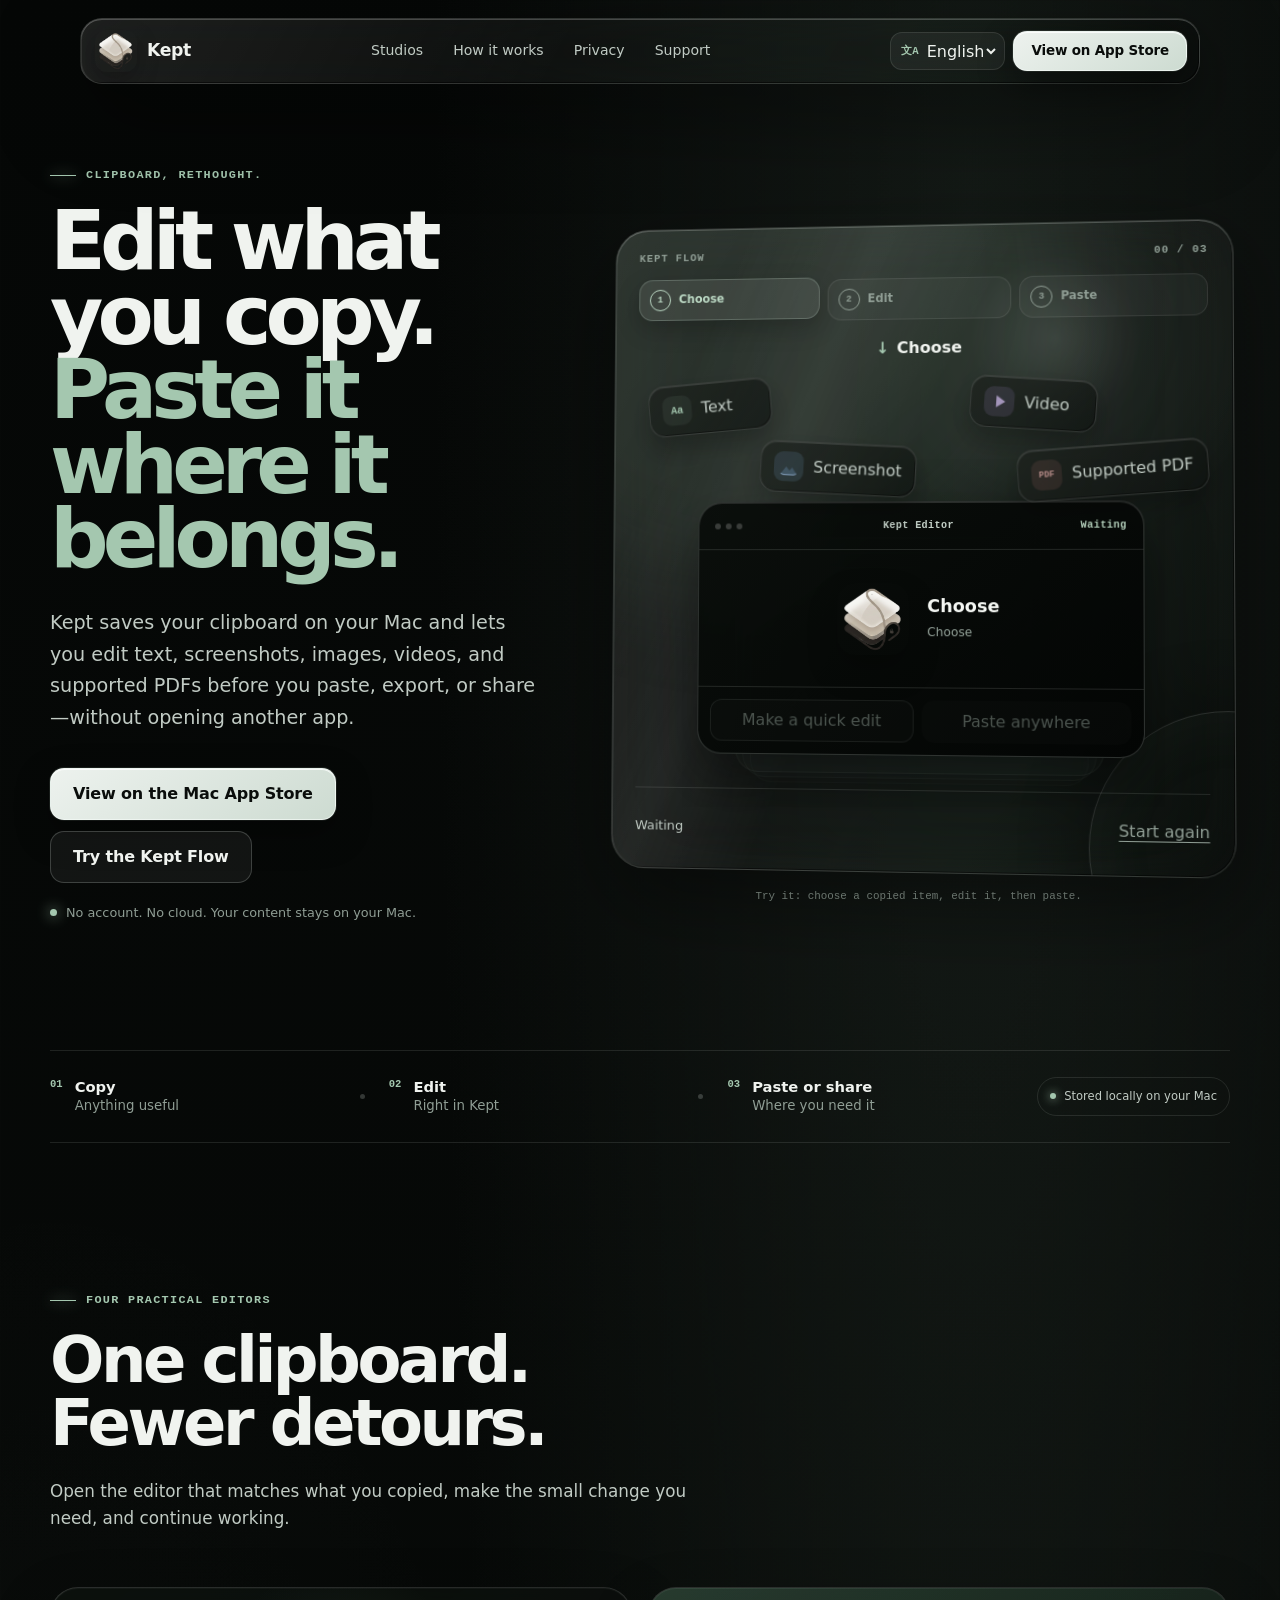
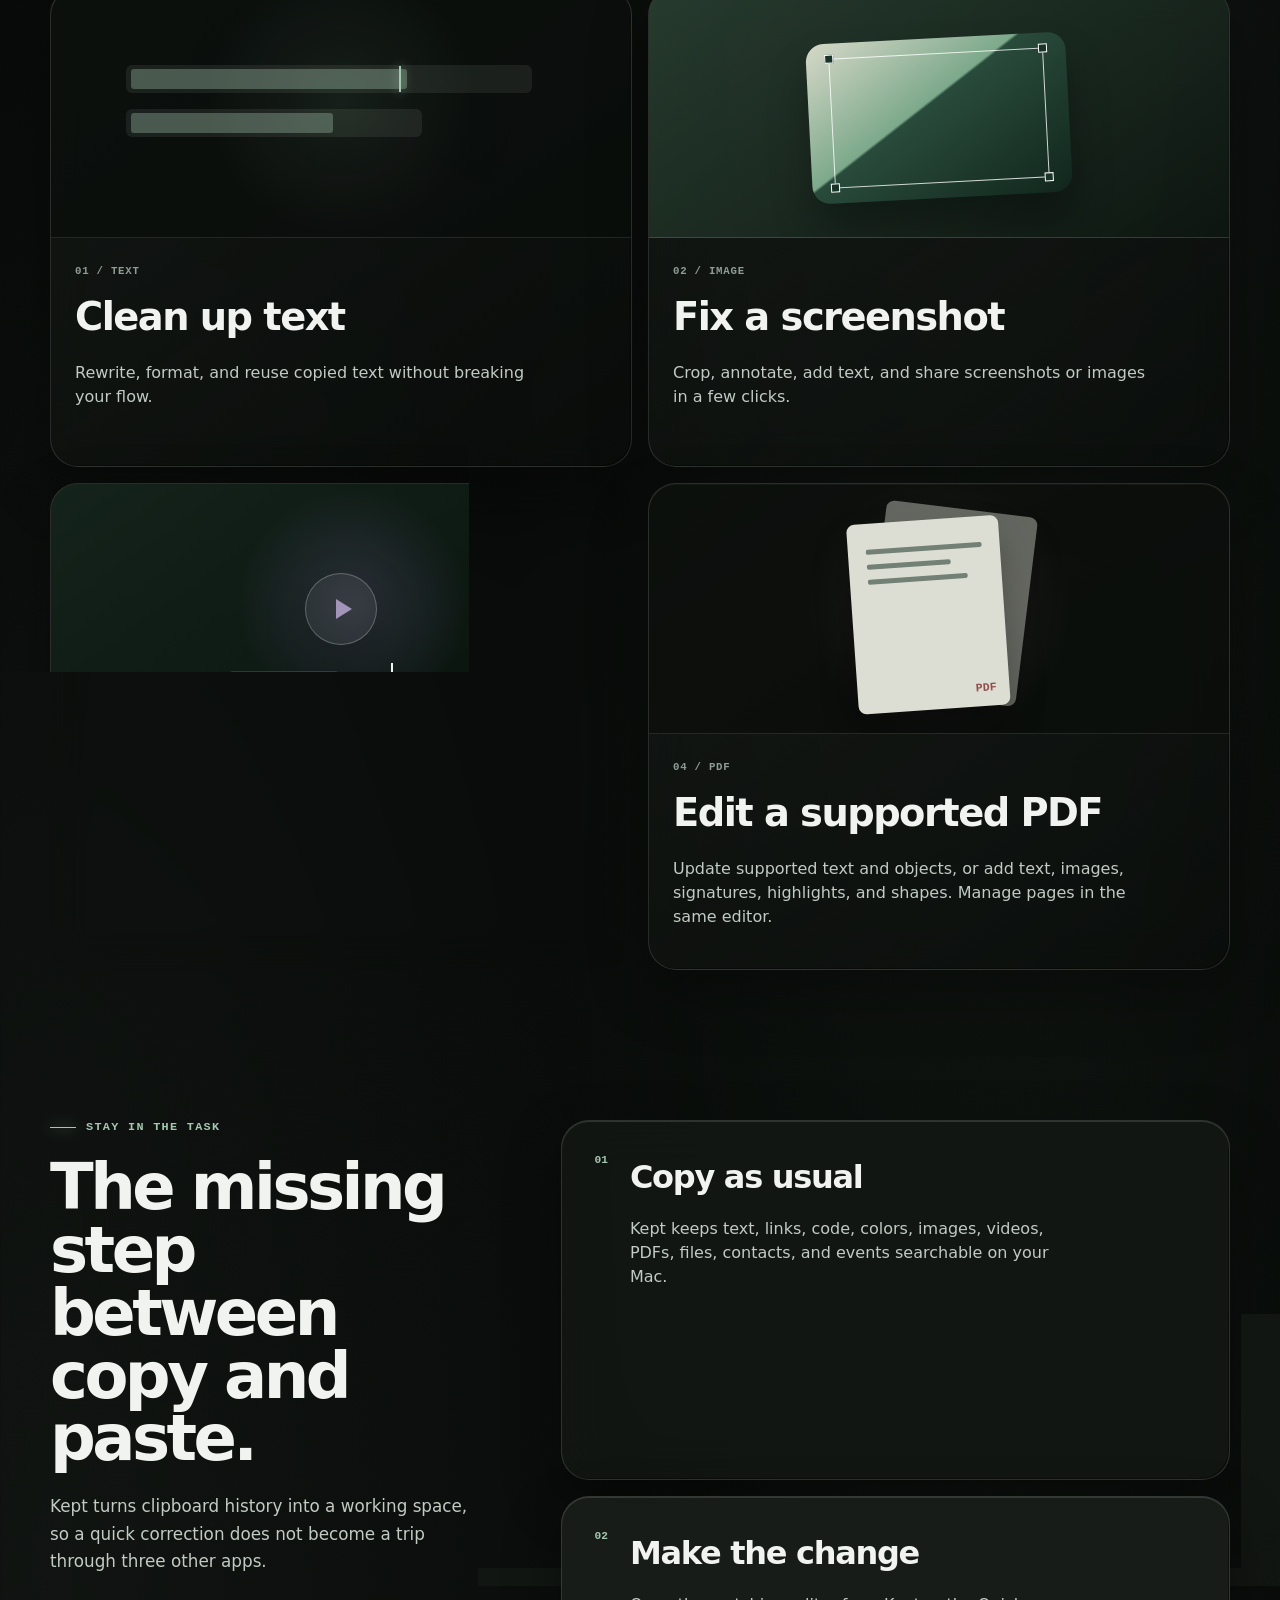
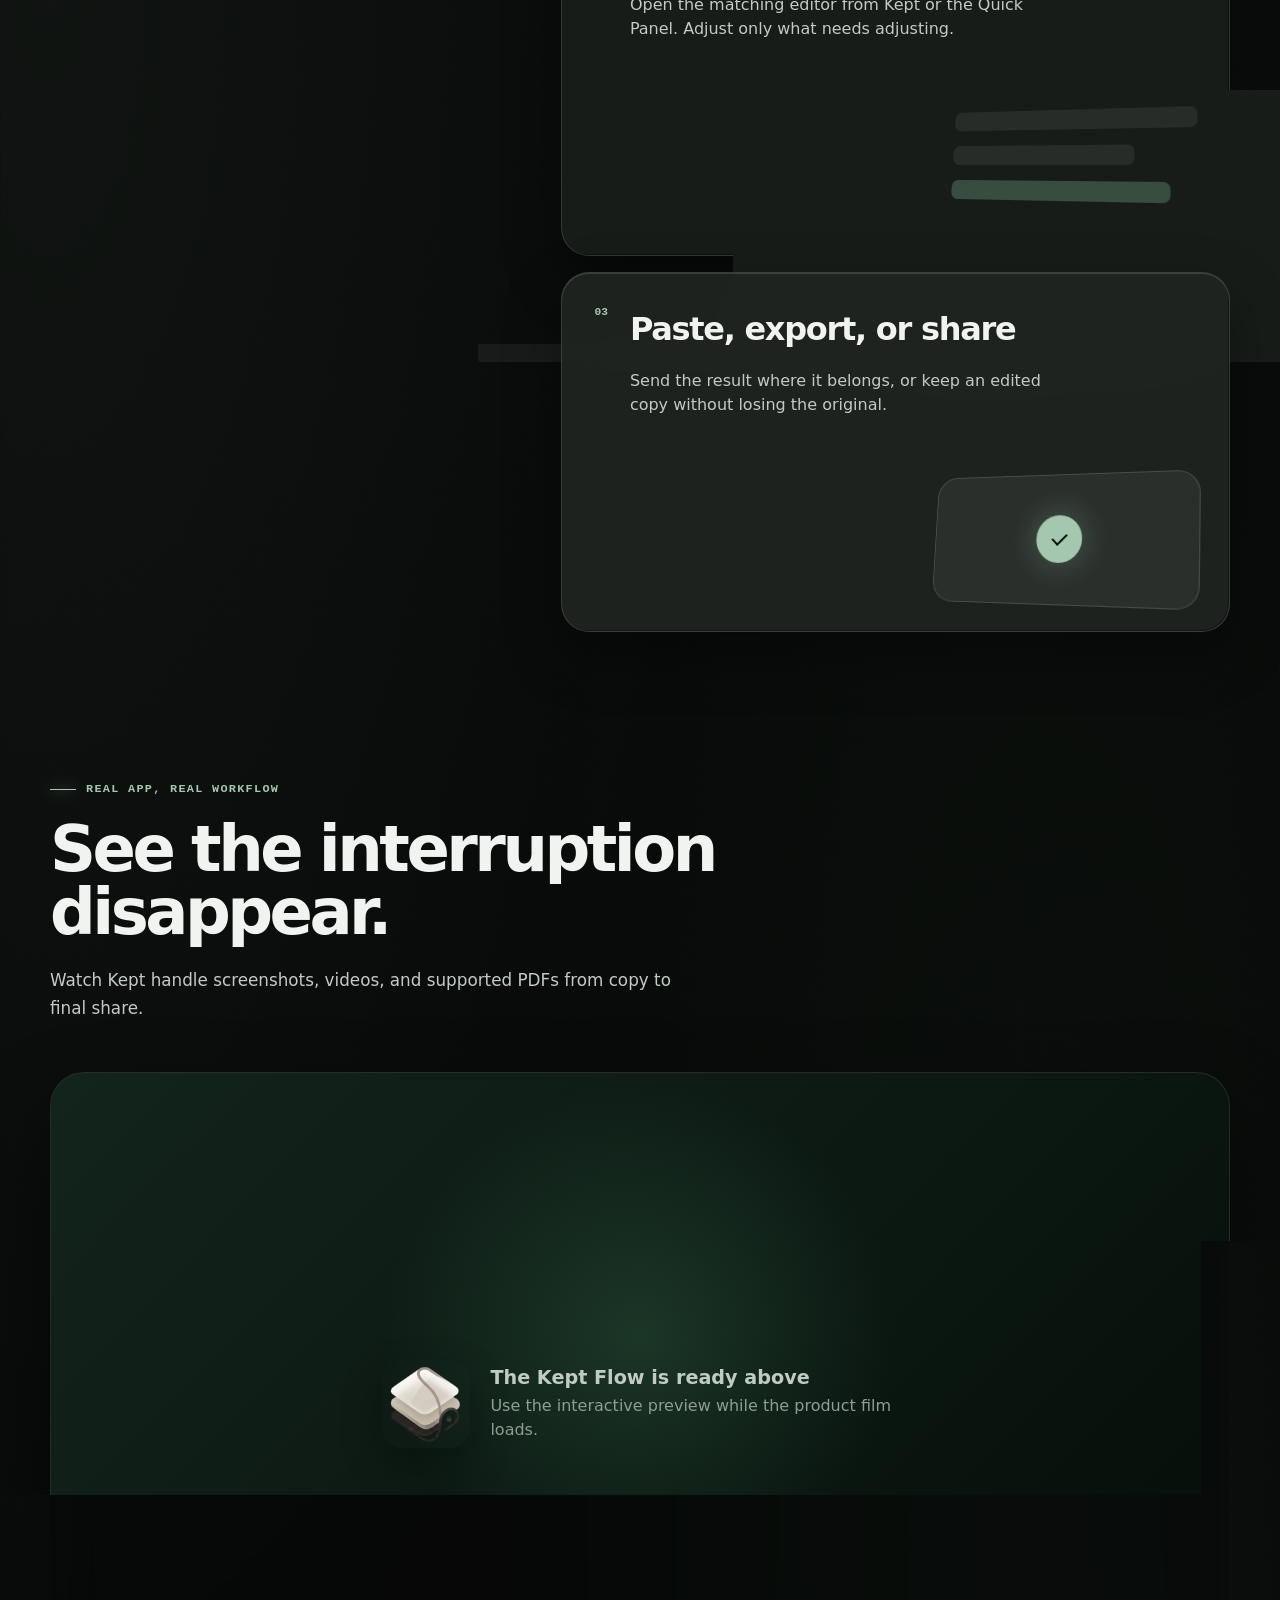
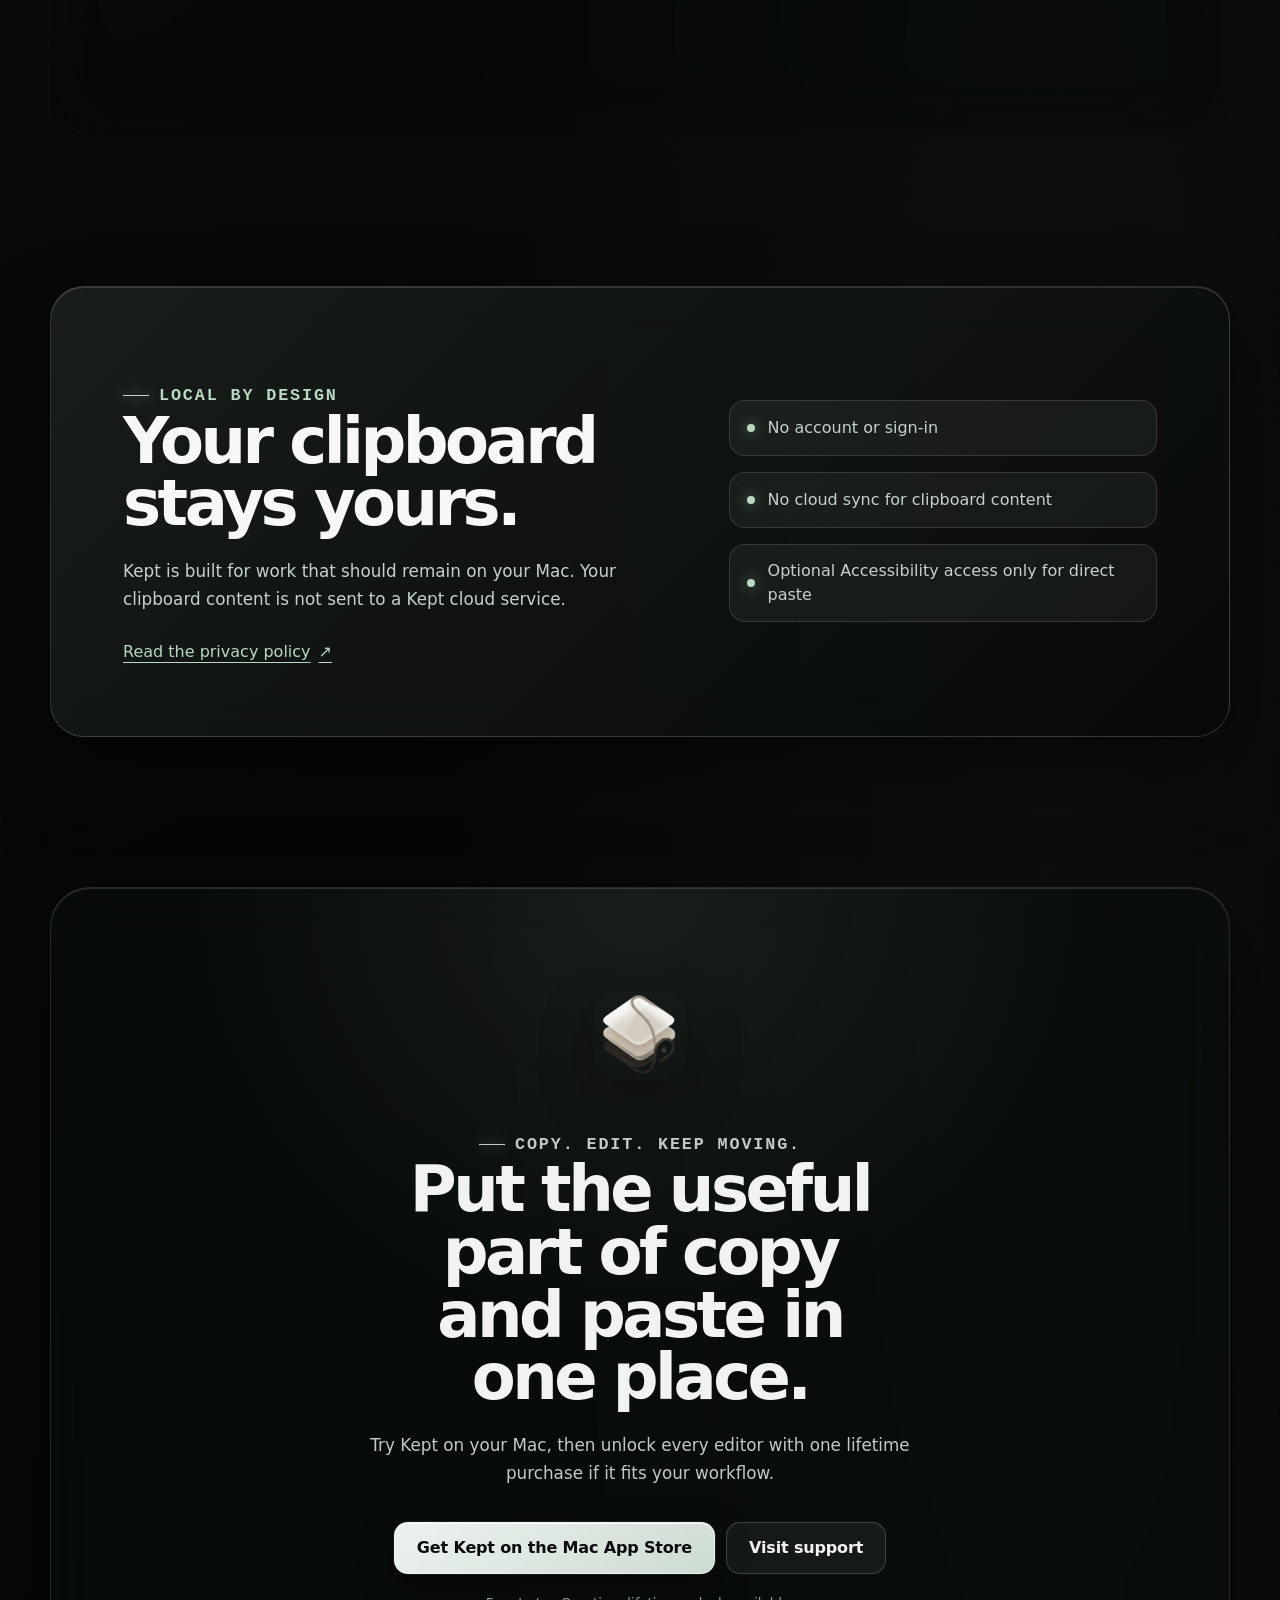
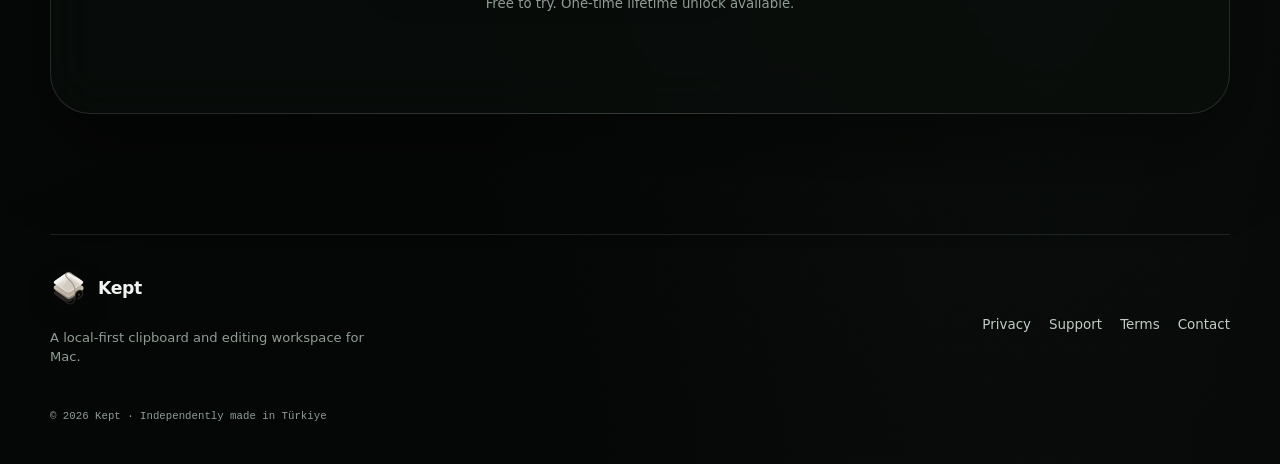
==== commit e6179128: "Redesign Kept site with graphite glass theme" ====
--- a/index.html
+++ b/index.html
@@ -6,7 +6,7 @@
   <title>Kept — Edit What You Copy on Mac</title>
   <meta name="description" content="A local-first clipboard manager for Mac. Edit copied text, screenshots, images, videos, and supported PDFs before you paste or share.">
   <meta name="robots" content="index,follow,max-image-preview:large">
-  <meta name="theme-color" content="#eef5ef">
+  <meta name="theme-color" content="#050706">
   <meta name="apple-itunes-app" content="app-id=6772479708">
   <link rel="canonical" href="https://yunusislegel-kept.github.io/kept-support/">
   <link rel="icon" href="./assets/KeptLogo.png">
--- a/assets/site.css
+++ b/assets/site.css
@@ -1,25 +1,25 @@
 :root {
-  --vault: #eef5ef;
-  --vault-2: #e2eee6;
-  --panel: rgba(255, 255, 255, 0.5);
-  --panel-strong: rgba(249, 253, 250, 0.88);
-  --line: rgba(24, 78, 49, 0.13);
-  --line-bright: rgba(24, 78, 49, 0.23);
-  --paper: #102019;
-  --paper-soft: #3f594a;
-  --muted: #63786c;
-  --mint: #236f49;
-  --mint-strong: #17583a;
-  --mint-light: #a9e9c1;
-  --amber: #a56b29;
-  --blue: #386eaa;
-  --rose: #a34f4b;
-  --violet: #7455a8;
+  --vault: #050706;
+  --vault-2: #0b0f0d;
+  --panel: rgba(16, 20, 17, 0.58);
+  --panel-strong: rgba(10, 13, 11, 0.88);
+  --line: rgba(235, 244, 238, 0.11);
+  --line-bright: rgba(235, 244, 238, 0.2);
+  --paper: #f0f3ef;
+  --paper-soft: #c1cbc4;
+  --muted: #8f9d94;
+  --mint: #a4c7af;
+  --mint-strong: #7fa68b;
+  --mint-light: #bad7c2;
+  --amber: #b49a78;
+  --blue: #839fbc;
+  --rose: #b68c89;
+  --violet: #a394ba;
   --on-dark: #f5f8f4;
   --on-dark-soft: #c5d2c9;
-  --on-dark-muted: #8fa398;
-  --dark-surface: #09140e;
-  --shadow: 0 28px 82px rgba(35, 72, 50, 0.14);
+  --on-dark-muted: #94a39a;
+  --dark-surface: #030504;
+  --shadow: 0 30px 90px rgba(0, 0, 0, 0.46);
   --radius: 28px;
   --display: ui-rounded, "SF Pro Rounded", "Avenir Next", system-ui, sans-serif;
   --body: "SF Pro Text", "Avenir Next", system-ui, -apple-system, BlinkMacSystemFont, sans-serif;
@@ -30,7 +30,7 @@
 
 html {
   scroll-behavior: smooth;
-  color-scheme: light;
+  color-scheme: dark;
   background: var(--vault);
 }
 
@@ -41,10 +41,10 @@
   overflow-x: hidden;
   color: var(--paper);
   background:
-    radial-gradient(circle at 78% 9%, rgba(142, 218, 170, 0.48), transparent 30rem),
-    radial-gradient(circle at 8% 40%, rgba(207, 230, 215, 0.72), transparent 38rem),
-    radial-gradient(circle at 85% 76%, rgba(175, 213, 191, 0.42), transparent 30rem),
-    linear-gradient(145deg, #f8fbf9 0%, #eaf3ed 44%, #f6f8f4 100%);
+    radial-gradient(ellipse at 76% 4%, rgba(113, 142, 122, 0.13), transparent 34rem),
+    radial-gradient(ellipse at 4% 46%, rgba(207, 220, 211, 0.045), transparent 42rem),
+    radial-gradient(ellipse at 82% 82%, rgba(87, 111, 94, 0.075), transparent 38rem),
+    linear-gradient(155deg, #050706 0%, #080b09 46%, #040605 100%);
   font-family: var(--body);
   line-height: 1.5;
   -webkit-font-smoothing: antialiased;
@@ -56,10 +56,10 @@
   inset: 0;
   z-index: -2;
   pointer-events: none;
-  opacity: 0.24;
+  opacity: 0.055;
   background-image:
-    linear-gradient(rgba(35,111,73,.045) 1px, transparent 1px),
-    linear-gradient(90deg, rgba(35,111,73,.045) 1px, transparent 1px);
+    linear-gradient(rgba(220,235,225,.18) 1px, transparent 1px),
+    linear-gradient(90deg, rgba(220,235,225,.18) 1px, transparent 1px);
   background-size: 78px 78px;
   mask-image: linear-gradient(to bottom, #000, transparent 88%);
 }
@@ -67,17 +67,17 @@
 body::after {
   content: "";
   position: fixed;
-  width: 34rem;
-  height: 26rem;
-  right: -12rem;
-  top: 34vh;
+  width: 42rem;
+  height: 14rem;
+  right: -15rem;
+  top: 37vh;
   z-index: -1;
   pointer-events: none;
-  border: 1px solid rgba(255,255,255,.78);
-  border-radius: 44% 56% 63% 37% / 43% 35% 65% 57%;
-  background: linear-gradient(145deg, rgba(255,255,255,.28), rgba(119,193,147,.11));
-  box-shadow: 0 35px 100px rgba(51,108,74,.15), inset 18px 18px 55px rgba(255,255,255,.42), inset -12px -12px 38px rgba(32,105,62,.08);
-  backdrop-filter: blur(18px);
+  border: 0;
+  border-radius: 50%;
+  opacity: .52;
+  background: linear-gradient(105deg, transparent, rgba(184, 207, 190, .08) 44%, rgba(255, 255, 255, .12), transparent 72%);
+  filter: blur(38px) rotate(-18deg);
 }
 
 a { color: inherit; text-decoration: none; }
@@ -86,26 +86,27 @@
 img, video { max-width: 100%; }
 
 :focus-visible {
-  outline: 2px solid var(--mint);
+  outline: 2px solid #c3dccb;
   outline-offset: 4px;
-}
-
-::selection { color: var(--vault); background: var(--mint); }
+  box-shadow: 0 0 0 4px rgba(5, 8, 6, .9);
+}
+
+::selection { color: #080b09; background: #bed8c5; }
 
 .site-shell { min-height: 100vh; }
 .section-pad { width: min(1180px, calc(100% - 48px)); margin-inline: auto; }
 .glass {
   isolation: isolate;
-  border: 1px solid rgba(255,255,255,.9);
+  border: 1px solid rgba(239,247,241,.14);
   background:
-    linear-gradient(118deg, rgba(255,255,255,.78), rgba(255,255,255,.38) 44%, rgba(198,232,211,.28) 72%, rgba(255,255,255,.56));
+    linear-gradient(118deg, rgba(255,255,255,.105), rgba(255,255,255,.035) 44%, rgba(119,151,130,.065) 72%, rgba(0,0,0,.12));
   box-shadow:
-    inset 0 1.5px rgba(255,255,255,.96),
-    inset 1px 0 rgba(255,255,255,.68),
-    inset -1px -1px rgba(24,91,54,.12),
+    inset 0 1px rgba(255,255,255,.22),
+    inset 1px 0 rgba(255,255,255,.095),
+    inset -1px -1px rgba(0,0,0,.52),
     var(--shadow);
-  backdrop-filter: blur(30px) saturate(165%) brightness(1.04);
-  -webkit-backdrop-filter: blur(30px) saturate(165%) brightness(1.04);
+  backdrop-filter: blur(30px) saturate(118%) brightness(.82);
+  -webkit-backdrop-filter: blur(30px) saturate(118%) brightness(.82);
 }
 
 .skip-link {
@@ -114,7 +115,7 @@
   left: 12px;
   z-index: 100;
   padding: 10px 14px;
-  color: var(--vault);
+  color: #080b09;
   background: var(--mint);
   border-radius: 999px;
   transform: translateY(-160%);
@@ -154,8 +155,8 @@
 }
 
 .site-header.is-scrolled .nav-shell {
-  background: rgba(249, 253, 250, .88);
-  border-color: rgba(255,255,255,.96);
+  background: rgba(8, 11, 9, .84);
+  border-color: rgba(255,255,255,.17);
   transform: translateY(-4px);
 }
 
@@ -176,7 +177,7 @@
   font-size: .88rem;
   transition: color .18s ease, background .18s ease;
 }
-.nav-links a:hover { color: var(--paper); background: rgba(28,92,57,.07); }
+.nav-links a:hover { color: var(--paper); background: rgba(255,255,255,.065); }
 
 .nav-actions { display: flex; align-items: center; gap: 8px; }
 .language-control {
@@ -188,7 +189,7 @@
   border: 1px solid var(--line);
   border-radius: 12px;
   color: var(--paper-soft);
-  background: rgba(255,255,255,.52);
+  background: rgba(255,255,255,.055);
 }
 .language-control > span:not(.sr-only) { font: 600 .66rem/1 var(--mono); color: var(--mint); }
 .language-control select {
@@ -197,7 +198,9 @@
   color: var(--paper);
   background: transparent;
   cursor: pointer;
-}
+  color-scheme: dark;
+}
+.language-control option { color: var(--paper); background: #0b0f0d; }
 
 .button {
   display: inline-flex;
@@ -212,19 +215,19 @@
   letter-spacing: -.01em;
   transition: transform .18s ease, border-color .18s ease, background .18s ease, box-shadow .18s ease;
 }
-.button:hover { transform: translateY(-2px); border-color: rgba(255,255,255,.36); }
+.button:hover { transform: translateY(-2px); border-color: rgba(255,255,255,.3); }
 .button-bright {
-  color: var(--on-dark);
-  border-color: rgba(16,63,39,.7);
-  background: linear-gradient(145deg, #102019, #07110d);
-  box-shadow: inset 0 1px rgba(255,255,255,.18), 0 10px 28px rgba(17,68,41,.2), 0 0 0 1px rgba(155,226,182,.26);
-}
-.button-bright:hover { box-shadow: inset 0 1px rgba(255,255,255,.2), 0 14px 34px rgba(17,68,41,.28), 0 0 0 1px rgba(155,226,182,.4); }
-.button-quiet { background: rgba(255,255,255,.54); }
+  color: #0a0d0b;
+  border-color: rgba(242,248,244,.72);
+  background: linear-gradient(145deg, #edf2ee, #cddbd1);
+  box-shadow: inset 0 1px rgba(255,255,255,.82), 0 13px 34px rgba(0,0,0,.36), 0 0 0 1px rgba(187,215,197,.12);
+}
+.button-bright:hover { border-color: #fff; box-shadow: inset 0 1px #fff, 0 17px 40px rgba(0,0,0,.46), 0 0 0 1px rgba(202,224,210,.22); }
+.button-quiet { background: rgba(255,255,255,.055); }
 .button-small { min-height: 40px; font-size: .84rem; }
 .button-large { min-height: 52px; padding-inline: 22px; }
 
-.menu-toggle { display: none; width: 42px; height: 40px; border: 1px solid var(--line); border-radius: 12px; color: inherit; background: rgba(255,255,255,.54); }
+.menu-toggle { display: none; width: 42px; height: 40px; border: 1px solid var(--line); border-radius: 12px; color: inherit; background: rgba(255,255,255,.055); }
 .menu-toggle span { display: block; width: 17px; height: 1px; margin: 5px auto; background: currentColor; transition: transform .2s ease; }
 
 .hero {
@@ -288,8 +291,8 @@
   position: absolute;
   inset: -40% 24% 42% -30%;
   border-radius: 50%;
-  background: rgba(96, 191, 132, .24);
-  filter: blur(42px);
+  background: rgba(123, 160, 135, .13);
+  filter: blur(52px);
   pointer-events: none;
 }
 .flow-stage::after {
@@ -299,9 +302,9 @@
   height: 270px;
   right: -130px;
   bottom: -110px;
-  border: 1px solid rgba(255,255,255,.76);
+  border: 1px solid rgba(255,255,255,.13);
   border-radius: 50%;
-  box-shadow: inset 0 0 70px rgba(82, 159, 111, .09), 0 0 70px rgba(255,255,255,.5);
+  box-shadow: inset 0 0 70px rgba(122, 157, 133, .055), 0 0 70px rgba(0,0,0,.32);
 }
 .glass-refraction {
   position: absolute;
@@ -310,10 +313,10 @@
   pointer-events: none;
   border-radius: inherit;
   background:
-    radial-gradient(circle at var(--glass-x) var(--glass-y), rgba(255,255,255,.92) 0, rgba(255,255,255,.3) 12%, transparent 30%),
-    linear-gradient(112deg, transparent 16%, rgba(255,255,255,.42) 31%, transparent 45%);
-  mix-blend-mode: soft-light;
-  opacity: .76;
+    radial-gradient(circle at var(--glass-x) var(--glass-y), rgba(230,240,233,.34) 0, rgba(230,240,233,.09) 12%, transparent 30%),
+    linear-gradient(112deg, transparent 16%, rgba(255,255,255,.15) 31%, transparent 45%);
+  mix-blend-mode: screen;
+  opacity: .42;
 }
 .flow-stage.is-hovering { transform: rotateY(-1.2deg) rotateX(.6deg) scale(1.005); }
 .flow-topline { position: relative; z-index: 2; display: flex; justify-content: space-between; color: var(--muted); font: 600 .68rem/1 var(--mono); letter-spacing: .09em; text-transform: uppercase; }
@@ -333,16 +336,16 @@
   align-items: center;
   gap: 8px;
   padding: 9px 10px;
-  border: 1px solid rgba(27,91,54,.1);
+  border: 1px solid rgba(235,244,238,.09);
   border-radius: 14px;
   color: var(--muted);
-  background: rgba(255,255,255,.34);
+  background: rgba(255,255,255,.035);
   transition: color .25s ease, background .25s ease, border-color .25s ease, transform .25s ease;
 }
 .flow-progress li span { width: 22px; height: 22px; flex: 0 0 22px; display: grid; place-items: center; border: 1px solid currentColor; border-radius: 50%; font: 700 .6rem/1 var(--mono); }
 .flow-progress li strong { min-width: 0; overflow: hidden; font-size: .72rem; text-overflow: ellipsis; white-space: nowrap; }
-.flow-progress li.is-active { color: var(--mint); border-color: rgba(35,111,73,.32); background: rgba(255,255,255,.72); transform: translateY(-2px); box-shadow: 0 9px 20px rgba(35,93,58,.1); }
-.flow-progress li.is-complete { color: var(--paper); background: rgba(170,226,190,.34); }
+.flow-progress li.is-active { color: var(--mint-light); border-color: rgba(190,216,198,.25); background: rgba(255,255,255,.085); transform: translateY(-2px); box-shadow: 0 9px 24px rgba(0,0,0,.22); }
+.flow-progress li.is-complete { color: var(--paper); background: rgba(155,185,165,.105); }
 .flow-directive { position: relative; z-index: 4; margin: 18px 0 0; color: var(--paper); font: 720 1rem/1.35 var(--display); text-align: center; }
 .flow-directive::before { content: "↓"; display: inline-block; margin-right: 8px; color: var(--mint); }
 .source-orbit { position: relative; z-index: 3; min-height: 128px; margin-top: 12px; }
@@ -354,16 +357,16 @@
   min-width: 126px;
   padding: 10px 13px;
   color: var(--paper-soft);
-  border: 1px solid rgba(255,255,255,.86);
+  border: 1px solid rgba(255,255,255,.13);
   border-radius: 16px;
-  background: linear-gradient(135deg, rgba(255,255,255,.84), rgba(230,242,234,.58));
-  box-shadow: 0 13px 28px rgba(38,86,55,.13), inset 0 1px rgba(255,255,255,.95), inset -1px -1px rgba(30,95,56,.08);
+  background: linear-gradient(135deg, rgba(27,32,28,.72), rgba(13,17,14,.66));
+  box-shadow: 0 13px 28px rgba(0,0,0,.28), inset 0 1px rgba(255,255,255,.12), inset -1px -1px rgba(0,0,0,.42);
   cursor: grab;
   user-select: none;
   transition: transform .2s ease, color .2s ease, border-color .2s ease, background .2s ease;
 }
-.source-card:hover, .source-card.is-selected { color: var(--paper); border-color: rgba(35,111,73,.46); background: rgba(255,255,255,.92); box-shadow: 0 17px 38px rgba(34,105,64,.2), 0 0 0 3px rgba(101,194,137,.12), inset 0 1px #fff; }
-.source-card:active { cursor: grabbing; }
+.source-card:hover, .source-card.is-selected { color: var(--paper); border-color: rgba(190,216,198,.34); background: rgba(31,40,34,.86); box-shadow: 0 17px 38px rgba(0,0,0,.38), 0 0 0 3px rgba(164,199,175,.07), inset 0 1px rgba(255,255,255,.2); }
+.source-card:active { cursor: pointer; }
 .source-card-text { top: 10px; left: 2%; transform: rotate(-5deg) translateZ(25px); }
 .source-card-image { top: 73px; left: 22%; transform: rotate(3deg) translateZ(42px); }
 .source-card-video { top: 9px; right: 19%; transform: rotate(4deg) translateZ(24px); }
@@ -372,7 +375,7 @@
 .source-card-image:hover, .source-card-image.is-selected { transform: rotate(1deg) translateY(-4px) translateZ(52px); }
 .source-card-video:hover, .source-card-video.is-selected { transform: rotate(2deg) translateY(-4px) translateZ(34px); }
 .source-card-pdf:hover, .source-card-pdf.is-selected { transform: rotate(-1deg) translateY(-4px) translateZ(58px); }
-.file-mark { width: 30px; height: 30px; flex: 0 0 30px; display: grid; place-items: center; border-radius: 9px; background: rgba(35,111,73,.08); font: 700 .66rem/1 var(--mono); }
+.file-mark { width: 30px; height: 30px; flex: 0 0 30px; display: grid; place-items: center; border-radius: 9px; background: rgba(164,199,175,.08); font: 700 .66rem/1 var(--mono); }
 .mark-text { color: var(--mint); }
 .mark-image { position: relative; background: rgba(124,167,216,.15); }
 .mark-image::before { content: ""; position: absolute; inset: 7px 6px 6px; border: 1px solid var(--blue); border-radius: 4px; clip-path: polygon(0 100%, 36% 48%, 55% 72%, 70% 53%, 100% 100%); background: rgba(124,167,216,.25); }
@@ -381,11 +384,11 @@
 .mark-pdf { color: var(--rose); background: rgba(209,127,122,.12); font-size: .54rem; }
 
 .flow-machine { position: relative; z-index: 2; width: 78%; min-height: 248px; margin: 4px auto 0; transform-style: preserve-3d; }
-.machine-depth { position: absolute; inset: 20px 7% -12px; border: 1px solid rgba(255,255,255,.76); border-radius: 25px; background: rgba(170,225,191,.32); box-shadow: inset 0 1px rgba(255,255,255,.8); transition: transform .35s cubic-bezier(.2,.8,.2,1); }
+.machine-depth { position: absolute; inset: 20px 7% -12px; border: 1px solid rgba(222,236,226,.12); border-radius: 25px; background: rgba(122,153,131,.09); box-shadow: inset 0 1px rgba(255,255,255,.12); transition: transform .35s cubic-bezier(.2,.8,.2,1); }
 .depth-three { transform: translateZ(-60px) translateY(31px) scale(.88); opacity: .28; }
 .depth-two { transform: translateZ(-40px) translateY(21px) scale(.92); opacity: .42; }
 .depth-one { transform: translateZ(-20px) translateY(11px) scale(.96); opacity: .62; }
-.machine-face { position: relative; overflow: hidden; color: var(--on-dark); border: 1px solid rgba(222,243,231,.24); border-radius: 24px; background: linear-gradient(145deg, rgba(22,42,31,.98), rgba(6,15,10,.99)); box-shadow: 0 30px 60px rgba(25,67,41,.26), inset 0 1px rgba(255,255,255,.13); }
+.machine-face { position: relative; overflow: hidden; color: var(--on-dark); border: 1px solid rgba(225,239,229,.18); border-radius: 24px; background: linear-gradient(145deg, rgba(9,13,10,.97), rgba(2,4,3,.99)); box-shadow: 0 30px 60px rgba(0,0,0,.5), inset 0 1px rgba(255,255,255,.14); }
 .machine-bar { height: 48px; padding: 0 16px; display: grid; grid-template-columns: 1fr auto 1fr; align-items: center; border-bottom: 1px solid rgba(232,247,238,.12); color: var(--on-dark-muted); font: 600 .63rem/1 var(--mono); letter-spacing: .04em; }
 .machine-bar > span:nth-child(2) { justify-self: center; color: var(--on-dark-soft); }
 .machine-status { justify-self: end; color: var(--mint-light); }
@@ -402,11 +405,11 @@
 .edit-strip button:last-child { color: #07120d; border-color: transparent; background: var(--mint-light); }
 .edit-strip button:disabled { color: var(--on-dark-muted); background: rgba(255,255,255,.035); cursor: not-allowed; opacity: .48; }
 .flow-machine.is-dragover .machine-face { border-color: var(--mint); box-shadow: 0 0 0 4px rgba(156,228,184,.08), 0 30px 60px rgba(0,0,0,.33); }
-.flow-stage[data-flow-step="0"] .flow-machine { animation: invite-machine 1.8s ease-in-out infinite; }
+.flow-stage[data-flow-step="0"] .flow-machine { animation: invite-machine 1.8s ease-in-out 2; }
 .flow-machine.is-edited .machine-face { animation: machine-finish .48s ease both; }
 @keyframes invite-machine { 0%, 100% { transform: translateY(0); } 50% { transform: translateY(-3px); } }
 @keyframes machine-finish { 50% { transform: translateY(-6px); box-shadow: 0 0 40px rgba(96,201,140,.2); } }
-.flow-stage[data-flow-step="3"] .depth-one { transform: translateZ(18px) translateY(54px) scale(.82); opacity: .92; background: rgba(169,232,193,.75); }
+.flow-stage[data-flow-step="3"] .depth-one { transform: translateZ(-18px) translateY(14px) scale(.94); opacity: .68; background: rgba(142,174,151,.13); }
 .flow-stage[data-flow-step="1"] .machine-content img { animation: item-arrive .48s cubic-bezier(.2,.8,.2,1) both; }
 .flow-stage[data-flow-step="2"] .machine-content strong { color: var(--mint-light); }
 .flow-stage[data-flow-step="3"] .machine-face::after { content: "✓"; position: absolute; right: 14px; top: 58px; width: 30px; height: 30px; display: grid; place-items: center; color: #0b4d2e; border-radius: 50%; background: var(--mint-light); box-shadow: 0 0 26px rgba(156,228,184,.42); animation: check-pop .42s ease both; }
@@ -431,18 +434,18 @@
 .section-heading h2, .workflow-intro h2, .privacy-card h2, .final-cta h2 { font-size: clamp(2.5rem, 5vw, 5rem); line-height: .98; letter-spacing: -.055em; }
 .section-heading > p:last-child, .workflow-intro > p:last-child, .privacy-card > div > p, .final-cta > p { max-width: 62ch; margin: 23px 0 0; color: var(--paper-soft); font-size: 1.05rem; line-height: 1.65; }
 .studio-grid { margin-top: 54px; display: grid; grid-template-columns: repeat(2, 1fr); gap: 16px; }
-.studio-card { position: relative; min-height: 480px; padding: 24px; overflow: hidden; border: 1px solid rgba(255,255,255,.84); border-radius: var(--radius); background: linear-gradient(145deg, rgba(255,255,255,.66), rgba(224,239,229,.48)); box-shadow: inset 0 1px rgba(255,255,255,.92), inset -1px -1px rgba(26,84,49,.08), 0 24px 60px rgba(42,82,56,.1); backdrop-filter: blur(20px) saturate(145%); transition: transform .25s ease, border-color .25s ease, box-shadow .25s ease; }
-.studio-card:hover { transform: translateY(-5px); border-color: rgba(255,255,255,.98); box-shadow: inset 0 1px #fff, inset -1px -1px rgba(26,84,49,.1), 0 30px 68px rgba(42,82,56,.15); }
+.studio-card { position: relative; min-height: 480px; padding: 24px; overflow: hidden; border: 1px solid rgba(255,255,255,.12); border-radius: var(--radius); background: linear-gradient(145deg, rgba(24,29,25,.68), rgba(10,13,11,.53)); box-shadow: inset 0 1px rgba(255,255,255,.12), inset -1px -1px rgba(0,0,0,.38), 0 24px 60px rgba(0,0,0,.3); backdrop-filter: blur(20px) saturate(112%); transition: transform .25s ease, border-color .25s ease, box-shadow .25s ease; }
+.studio-card:hover { transform: translateY(-5px); border-color: rgba(255,255,255,.22); box-shadow: inset 0 1px rgba(255,255,255,.19), inset -1px -1px rgba(0,0,0,.46), 0 30px 68px rgba(0,0,0,.4); }
 .studio-card:nth-child(2), .studio-card:nth-child(3) { min-height: 410px; }
 .studio-card h3 { font-size: clamp(1.8rem, 3vw, 2.7rem); letter-spacing: -.04em; }
 .studio-card > p:last-child { max-width: 48ch; color: var(--paper-soft); }
 .card-index { color: var(--muted); font: 600 .67rem/1 var(--mono); letter-spacing: .07em; }
-.studio-visual { position: relative; height: 250px; margin: -24px -24px 28px; overflow: hidden; border-bottom: 1px solid var(--line); background: rgba(224,238,228,.46); }
-.text-visual { background: radial-gradient(circle at 50% 45%, rgba(96,201,140,.2), transparent 42%), rgba(238,246,241,.7); }
-.text-line { position: absolute; left: 13%; height: 28px; border-radius: 6px; background: rgba(38,77,52,.1); }
+.studio-visual { position: relative; height: 250px; margin: -24px -24px 28px; overflow: hidden; border-bottom: 1px solid var(--line); background: rgba(4,7,5,.48); }
+.text-visual { background: radial-gradient(circle at 50% 45%, rgba(136,170,146,.1), transparent 42%), rgba(10,14,11,.68); }
+.text-line { position: absolute; left: 13%; height: 28px; border-radius: 6px; background: rgba(222,234,225,.08); }
 .line-one { top: 77px; width: 70%; }
 .line-two { top: 121px; width: 51%; }
-.text-line::after { content: ""; position: absolute; inset: 4px auto 4px 5px; width: 68%; border-radius: 3px; background: rgba(55,139,88,.42); }
+.text-line::after { content: ""; position: absolute; inset: 4px auto 4px 5px; width: 68%; border-radius: 3px; background: rgba(164,199,175,.34); }
 .text-cursor { position: absolute; left: 60%; top: 78px; width: 2px; height: 26px; background: var(--mint); box-shadow: 0 0 12px var(--mint); }
 .image-visual { background: linear-gradient(145deg, rgba(57,91,71,.52), rgba(13,26,18,.6)); }
 .image-visual::before { content: ""; position: absolute; width: 260px; height: 160px; left: 50%; top: 52%; transform: translate(-50%, -50%) rotate(-3deg); border-radius: 18px; background: linear-gradient(145deg, #d6d8c8, #7da98b 43%, #294b3b 44%, #11261c); box-shadow: 0 26px 40px rgba(0,0,0,.3); }
@@ -456,7 +459,7 @@
 .timeline i { flex: 1; height: 18px; border-radius: 4px; background: rgba(255,255,255,.13); }
 .timeline i:nth-child(2) { height: 28px; }.timeline i:nth-child(3) { height: 22px; }
 .timeline b { position: absolute; left: 61%; width: 2px; height: 44px; background: var(--paper); }
-.pdf-visual { background: radial-gradient(circle at 50% 50%, rgba(209,127,122,.18), transparent 42%), rgba(237,242,237,.72); }
+.pdf-visual { background: radial-gradient(circle at 50% 50%, rgba(182,140,137,.12), transparent 42%), rgba(10,14,11,.7); }
 .pdf-page { position: absolute; width: 152px; height: 190px; left: 50%; top: 50%; border-radius: 8px; background: #dcded3; box-shadow: 0 20px 35px rgba(0,0,0,.28); }
 .back-page { transform: translate(-42%, -53%) rotate(7deg); opacity: .42; }
 .front-page { transform: translate(-57%, -47%) rotate(-4deg); padding: 26px 18px; }
@@ -467,23 +470,23 @@
 .workflow { display: grid; grid-template-columns: .78fr 1.22fr; gap: 84px; align-items: start; }
 .workflow-intro { position: sticky; top: 130px; }
 .workflow-track { display: grid; gap: 16px; }
-.workflow-step { position: sticky; top: 128px; min-height: 360px; padding: 32px; display: grid; grid-template-columns: auto 1fr; gap: 22px; overflow: hidden; border: 1px solid rgba(255,255,255,.88); border-radius: var(--radius); background: rgba(250,253,250,.86); box-shadow: inset 0 1px rgba(255,255,255,.96), inset -1px -1px rgba(30,95,56,.08), 0 22px 55px rgba(40,88,58,.12); backdrop-filter: blur(24px) saturate(145%); }
-.workflow-step:nth-child(2) { top: 146px; background: rgba(232,245,236,.9); }
-.workflow-step:nth-child(3) { top: 164px; background: rgba(216,238,224,.94); }
+.workflow-step { position: sticky; top: 128px; min-height: 360px; padding: 32px; display: grid; grid-template-columns: auto 1fr; gap: 22px; overflow: hidden; border: 1px solid rgba(255,255,255,.12); border-radius: var(--radius); background: rgba(20,24,21,.84); box-shadow: inset 0 1px rgba(255,255,255,.13), inset -1px -1px rgba(0,0,0,.4), 0 22px 55px rgba(0,0,0,.34); backdrop-filter: blur(24px) saturate(112%); }
+.workflow-step:nth-child(2) { top: 146px; background: rgba(26,30,27,.9); }
+.workflow-step:nth-child(3) { top: 164px; background: rgba(32,37,33,.94); }
 .workflow-step > span { color: var(--mint); font: 600 .7rem/1.4 var(--mono); }
 .workflow-step h3 { font-size: 2rem; letter-spacing: -.04em; }
 .workflow-step p { max-width: 43ch; color: var(--paper-soft); }
 .step-object { position: absolute; right: 24px; bottom: 18px; width: 44%; height: 148px; transform: perspective(600px) rotateY(-18deg) rotateX(7deg); }
-.object-copy i { position: absolute; width: 94px; height: 112px; right: calc(var(--n) * 32px); bottom: calc(var(--n) * 9px); border: 1px solid rgba(255,255,255,.9); border-radius: 15px; background: rgba(255,255,255,.38); box-shadow: 0 18px 36px rgba(35,82,51,.12); }
+.object-copy i { position: absolute; width: 94px; height: 112px; right: calc(var(--n) * 32px); bottom: calc(var(--n) * 9px); border: 1px solid rgba(255,255,255,.14); border-radius: 15px; background: rgba(255,255,255,.055); box-shadow: 0 18px 36px rgba(0,0,0,.28); }
 .object-copy i:nth-child(1) { --n: 0; }.object-copy i:nth-child(2) { --n: 1; }.object-copy i:nth-child(3) { --n: 2; }
-.object-edit i { position: absolute; left: 10%; right: 4%; height: 20px; border-radius: 7px; background: rgba(25,71,45,.09); }
+.object-edit i { position: absolute; left: 10%; right: 4%; height: 20px; border-radius: 7px; background: rgba(235,244,238,.07); }
 .object-edit i:nth-child(1) { top: 20px; }.object-edit i:nth-child(2) { top: 56px; width: 66%; }.object-edit i:nth-child(3) { top: 92px; width: 78%; background: rgba(156,228,184,.24); }
-.object-paste i { position: absolute; inset: 8px; border: 1px solid rgba(255,255,255,.9); border-radius: 22px; background: rgba(255,255,255,.36); }
+.object-paste i { position: absolute; inset: 8px; border: 1px solid rgba(255,255,255,.14); border-radius: 22px; background: rgba(255,255,255,.055); }
 .object-paste b { position: absolute; width: 48px; height: 48px; left: 50%; top: 50%; border-radius: 50%; background: var(--mint); transform: translate(-50%,-50%); box-shadow: 0 0 35px rgba(156,228,184,.3); }
-.object-paste b::after { content: ""; position: absolute; width: 13px; height: 7px; left: 17px; top: 18px; border-left: 2px solid var(--vault); border-bottom: 2px solid var(--vault); transform: rotate(-45deg); }
-
-.media-frame { position: relative; min-height: 590px; margin-top: 50px; overflow: hidden; border-radius: 34px; background: #030806; }
-.media-frame video { position: absolute; inset: 0; width: 100%; height: 100%; object-fit: cover; background: #030806; }
+.object-paste b::after { content: ""; position: absolute; width: 13px; height: 7px; left: 17px; top: 18px; border-left: 2px solid #0a0d0b; border-bottom: 2px solid #0a0d0b; transform: rotate(-45deg); }
+
+.media-frame { position: relative; min-height: 0; aspect-ratio: 16 / 9; margin-top: 50px; overflow: hidden; border: 1px solid rgba(255,255,255,.14); border-radius: 34px; background: #030806; box-shadow: inset 0 1px rgba(255,255,255,.15), 0 34px 80px rgba(0,0,0,.46); }
+.media-frame video { position: absolute; inset: 0; width: 100%; height: 100%; object-fit: contain; background: #030806; }
 .media-fallback { position: absolute; inset: 0; display: flex; align-items: center; justify-content: center; gap: 20px; color: var(--paper-soft); background: radial-gradient(circle at 50% 40%, rgba(79,154,109,.22), transparent 36%), linear-gradient(135deg, rgba(20,38,29,.94), rgba(5,13,9,.98)); }
 .media-fallback[hidden] { display: none; }
 .media-fallback img { border-radius: 20px; box-shadow: 0 18px 40px rgba(0,0,0,.28); }
@@ -491,7 +494,7 @@
 .media-fallback strong { font: 700 1.2rem/1.2 var(--display); }
 .media-fallback span { max-width: 40ch; color: var(--muted); }
 
-.privacy-card { padding: clamp(30px, 6vw, 72px); display: grid; grid-template-columns: 1fr .8fr; gap: 70px; color: var(--on-dark); border-color: rgba(255,255,255,.18); border-radius: 34px; background: linear-gradient(135deg, rgba(22,44,32,.97), rgba(6,17,10,.98)); box-shadow: inset 0 1px rgba(255,255,255,.13), 0 32px 80px rgba(28,68,42,.2); }
+.privacy-card { padding: clamp(30px, 6vw, 72px); display: grid; grid-template-columns: 1fr .8fr; gap: 70px; color: var(--on-dark); border-color: rgba(255,255,255,.16); border-radius: 34px; background: linear-gradient(135deg, rgba(29,35,31,.8), rgba(6,9,7,.82)); box-shadow: inset 0 1px rgba(255,255,255,.14), 0 32px 80px rgba(0,0,0,.4); backdrop-filter: blur(26px) saturate(108%); -webkit-backdrop-filter: blur(26px) saturate(108%); }
 .privacy-card .eyebrow, .privacy-card .text-link { color: var(--mint-light); }
 .privacy-card > div > p { color: var(--on-dark-soft); }
 .privacy-card ul { margin: 0; padding: 0; list-style: none; display: grid; align-content: center; gap: 16px; }
@@ -499,7 +502,7 @@
 .privacy-card li span { width: 8px; height: 8px; flex: 0 0 8px; border-radius: 50%; background: var(--mint-light); box-shadow: 0 0 13px rgba(156,228,184,.5); }
 .text-link { display: inline-flex; gap: 8px; margin-top: 26px; color: var(--mint); text-decoration: underline; text-underline-offset: 5px; }
 
-.final-cta { padding-top: 170px; padding-bottom: 160px; display: flex; flex-direction: column; align-items: center; text-align: center; }
+.final-cta { margin-top: 150px; margin-bottom: 120px; padding: clamp(56px, 8vw, 100px); display: flex; flex-direction: column; align-items: center; text-align: center; border: 1px solid rgba(255,255,255,.12); border-radius: 40px; background: radial-gradient(circle at 50% 0, rgba(151,181,160,.11), transparent 44%), rgba(11,15,12,.62); box-shadow: inset 0 1px rgba(255,255,255,.13), 0 34px 90px rgba(0,0,0,.4); backdrop-filter: blur(26px) saturate(108%); -webkit-backdrop-filter: blur(26px) saturate(108%); }
 .final-cta img { margin-bottom: 28px; border-radius: 24px; box-shadow: 0 22px 55px rgba(0,0,0,.32); }
 .final-cta h2 { max-width: 13ch; }
 .final-cta > p { max-width: 54ch; }
@@ -510,6 +513,7 @@
 .footer-brand p { max-width: 40ch; color: var(--muted); font-size: .82rem; }
 .footer-links { display: flex; flex-wrap: wrap; justify-content: flex-end; gap: 18px; color: var(--paper-soft); font-size: .84rem; }
 .footer-links a:hover { color: var(--mint); }
+.footer-links a { min-height: 44px; display: inline-flex; align-items: center; }
 .footer-meta { grid-column: 1 / -1; margin: 0; color: var(--muted); font: 500 .67rem/1.5 var(--mono); }
 
 .reveal { opacity: 0; transform: translateY(26px); transition: opacity .7s ease, transform .7s cubic-bezier(.2,.75,.2,1); }
@@ -517,7 +521,7 @@
 .noscript { position: fixed; inset: auto 18px 18px; z-index: 90; padding: 12px 16px; border: 1px solid var(--line); border-radius: 14px; color: var(--paper); background: var(--panel-strong); }
 
 @media (max-width: 980px) {
-  .nav-links { position: absolute; top: 74px; left: 12px; right: 12px; display: none; padding: 12px; align-items: stretch; flex-direction: column; border: 1px solid rgba(255,255,255,.9); border-radius: 18px; background: rgba(249,253,250,.96); box-shadow: var(--shadow); }
+  .nav-links { position: absolute; top: 74px; left: 12px; right: 12px; display: none; padding: 12px; align-items: stretch; flex-direction: column; border: 1px solid rgba(255,255,255,.14); border-radius: 18px; background: rgba(8,11,9,.96); box-shadow: var(--shadow); }
   .nav-links.is-open { display: flex; }
   .menu-toggle { display: block; }
   .nav-actions .button-small { display: none; }
@@ -530,6 +534,8 @@
 }
 
 @media (max-width: 720px) {
+  .glass { backdrop-filter: blur(18px) saturate(112%) brightness(.84); -webkit-backdrop-filter: blur(18px) saturate(112%) brightness(.84); }
+  body::after { display: none; }
   .section-pad { width: min(100% - 28px, 1180px); }
   .site-header { inset: 10px 0 auto; }
   .nav-shell { width: calc(100% - 20px); min-height: 60px; border-radius: 18px; }
@@ -544,7 +550,8 @@
   .flow-stage { min-height: auto; padding: 18px; border-radius: 26px; }
   .flow-wrap { scroll-margin-top: 88px; }
   .flow-progress li { padding-inline: 7px; }
-  .flow-progress li strong { font-size: .65rem; }
+  .flow-progress li { min-height: 53px; align-items: flex-start; }
+  .flow-progress li strong { display: -webkit-box; overflow: hidden; font-size: .65rem; line-height: 1.25; text-overflow: ellipsis; white-space: normal; -webkit-box-orient: vertical; -webkit-line-clamp: 2; }
   .source-orbit { min-height: auto; display: grid; grid-template-columns: repeat(2, minmax(0, 1fr)); gap: 9px; }
   .source-card, .source-card-text, .source-card-image, .source-card-video, .source-card-pdf { position: relative; inset: auto; min-width: 0; width: 100%; min-height: 48px; font-size: .74rem; transform: none; touch-action: manipulation; }
   .source-card:hover, .source-card.is-selected, .source-card-text:hover, .source-card-text.is-selected, .source-card-image:hover, .source-card-image.is-selected, .source-card-video:hover, .source-card-video.is-selected, .source-card-pdf:hover, .source-card-pdf.is-selected { transform: translateY(-2px); }
@@ -560,11 +567,21 @@
   .studio-card, .studio-card:nth-child(2), .studio-card:nth-child(3) { min-height: 430px; }
   .workflow-step { position: relative !important; top: auto !important; min-height: 390px; padding: 25px; }
   .step-object { width: 58%; }
-  .media-frame { min-height: 390px; }
+  .media-frame { min-height: 0; }
   .media-fallback { padding: 30px; flex-direction: column; text-align: center; }
   .site-footer { grid-template-columns: 1fr; }
   .footer-links { justify-content: flex-start; }
   .reveal { transition-duration: .42s; }
+}
+
+@media (hover: hover) and (pointer: fine) {
+  .source-card { cursor: grab; }
+  .source-card:active { cursor: grabbing; }
+}
+
+@media (prefers-contrast: more) {
+  :root { --muted: #c1cec5; --line: rgba(255,255,255,.32); --line-bright: rgba(255,255,255,.45); }
+  .glass, .studio-card, .workflow-step { background-color: rgba(13,17,14,.94); }
 }
 
 @media (max-width: 430px) {
@@ -584,12 +601,12 @@
 }
 
 @media (prefers-reduced-transparency: reduce) {
-  .glass, .studio-card, .workflow-step { background: #f8fcf9; backdrop-filter: none; -webkit-backdrop-filter: none; }
+  .glass, .studio-card, .workflow-step { background: #111512; backdrop-filter: none; -webkit-backdrop-filter: none; }
   .privacy-card { color: var(--on-dark); background: var(--dark-surface); }
   .glass-refraction { display: none; }
 }
 
 @supports not ((backdrop-filter: blur(1px)) or (-webkit-backdrop-filter: blur(1px))) {
-  .glass { background: rgba(249, 252, 250, .96); }
+  .glass { background: rgba(14, 18, 15, .96); }
   .privacy-card { color: var(--on-dark); background: var(--dark-surface); }
 }
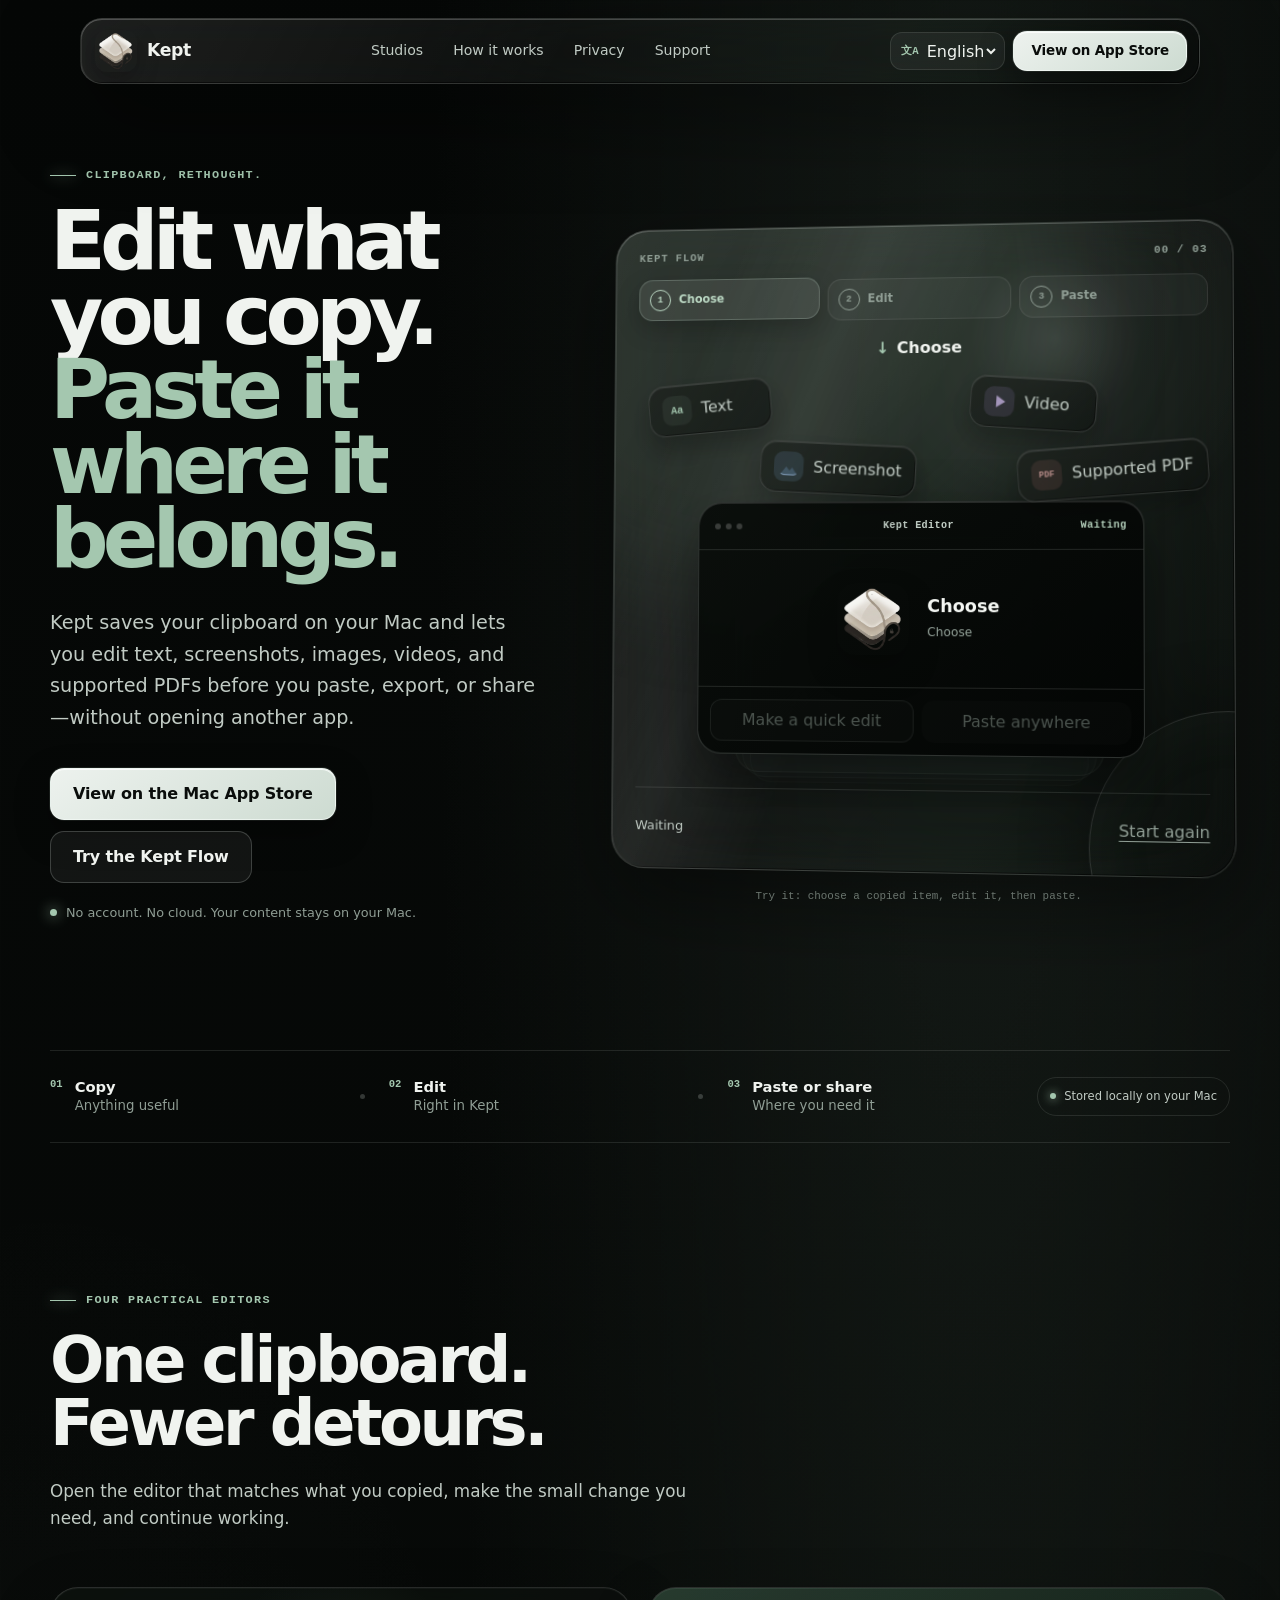
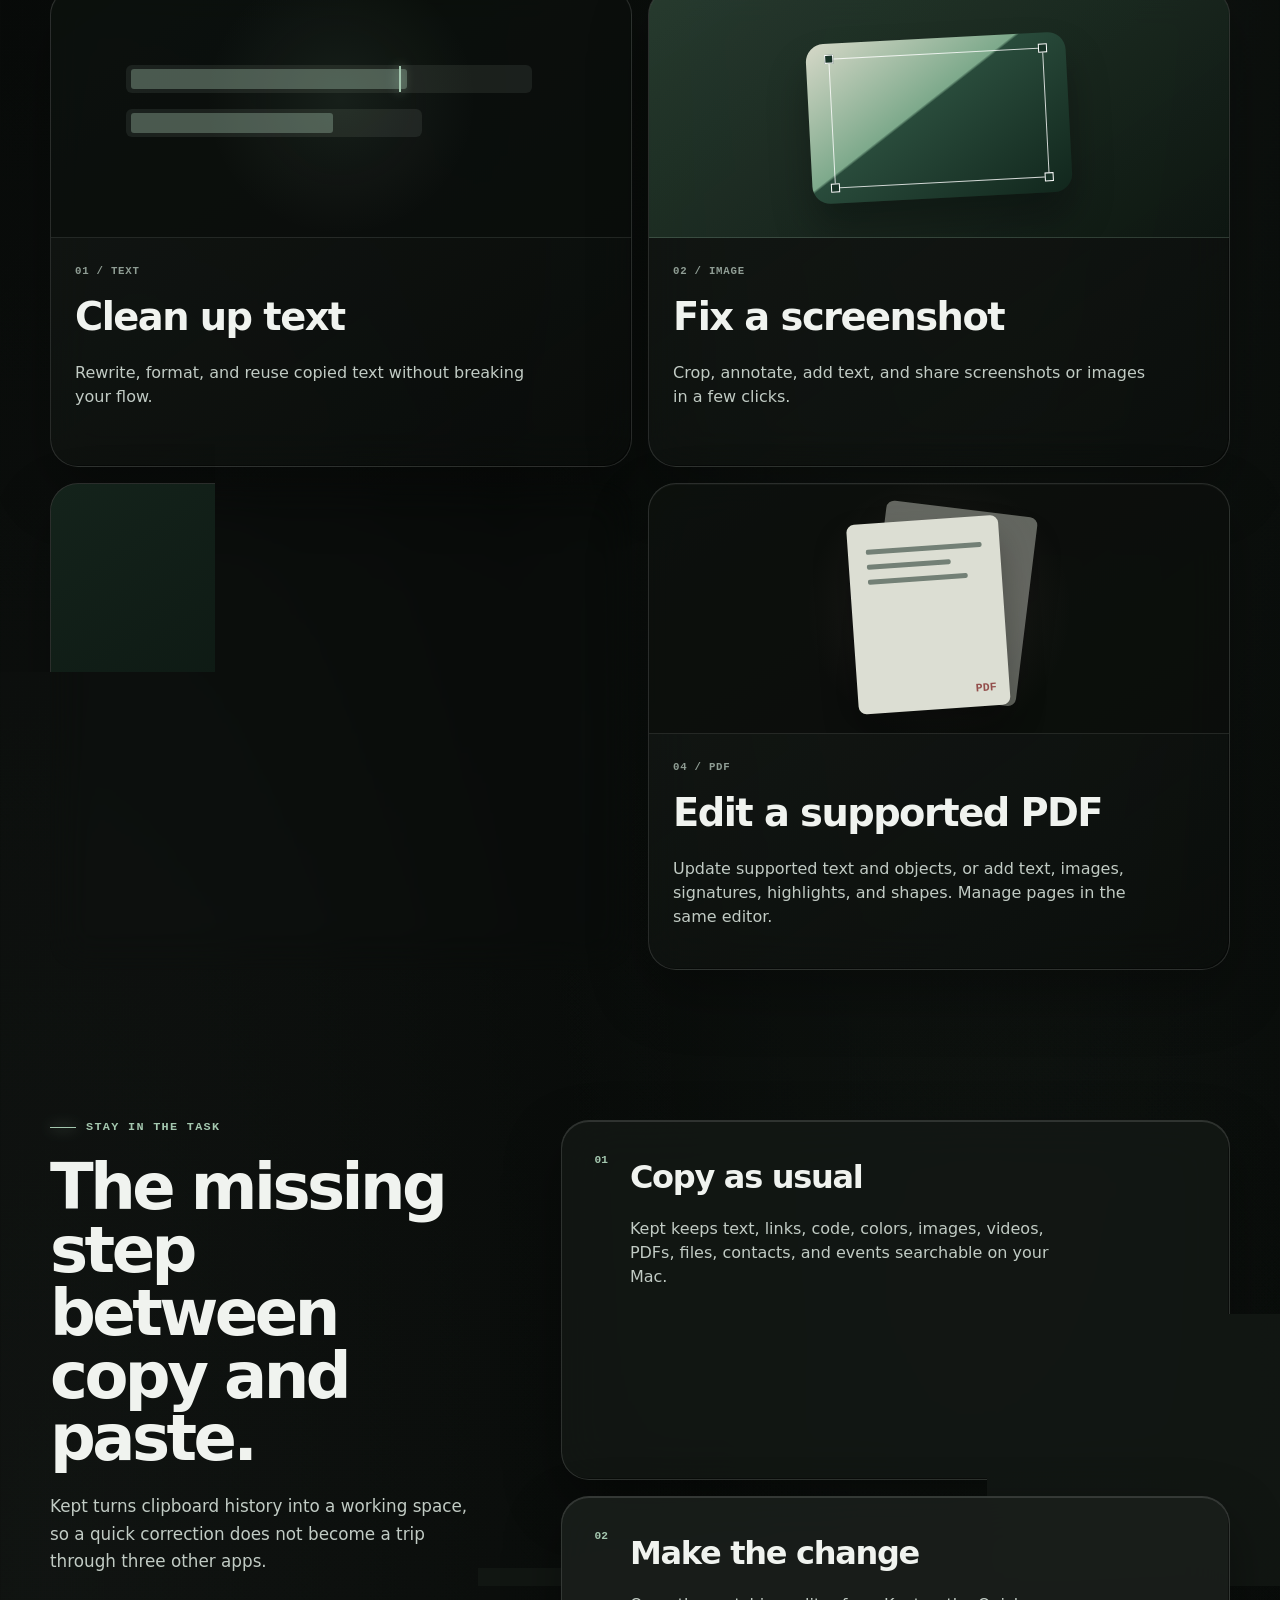
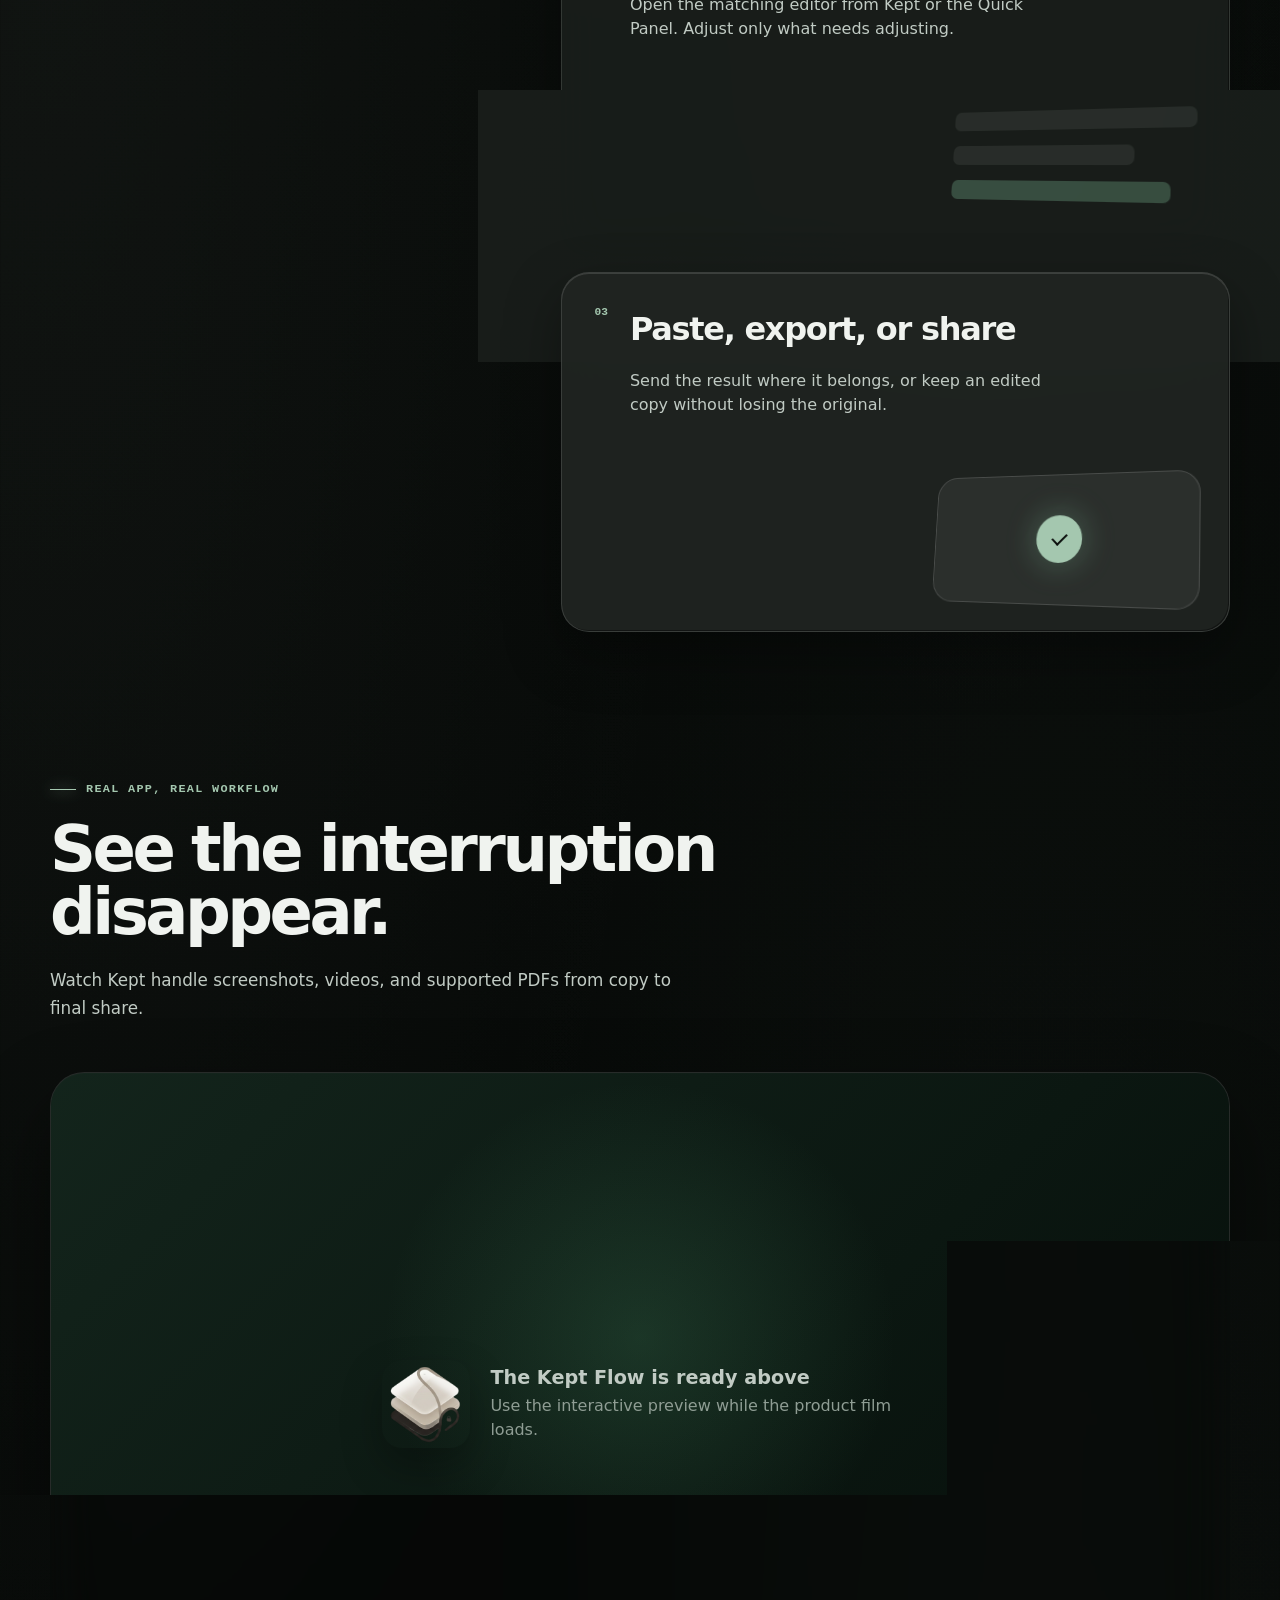
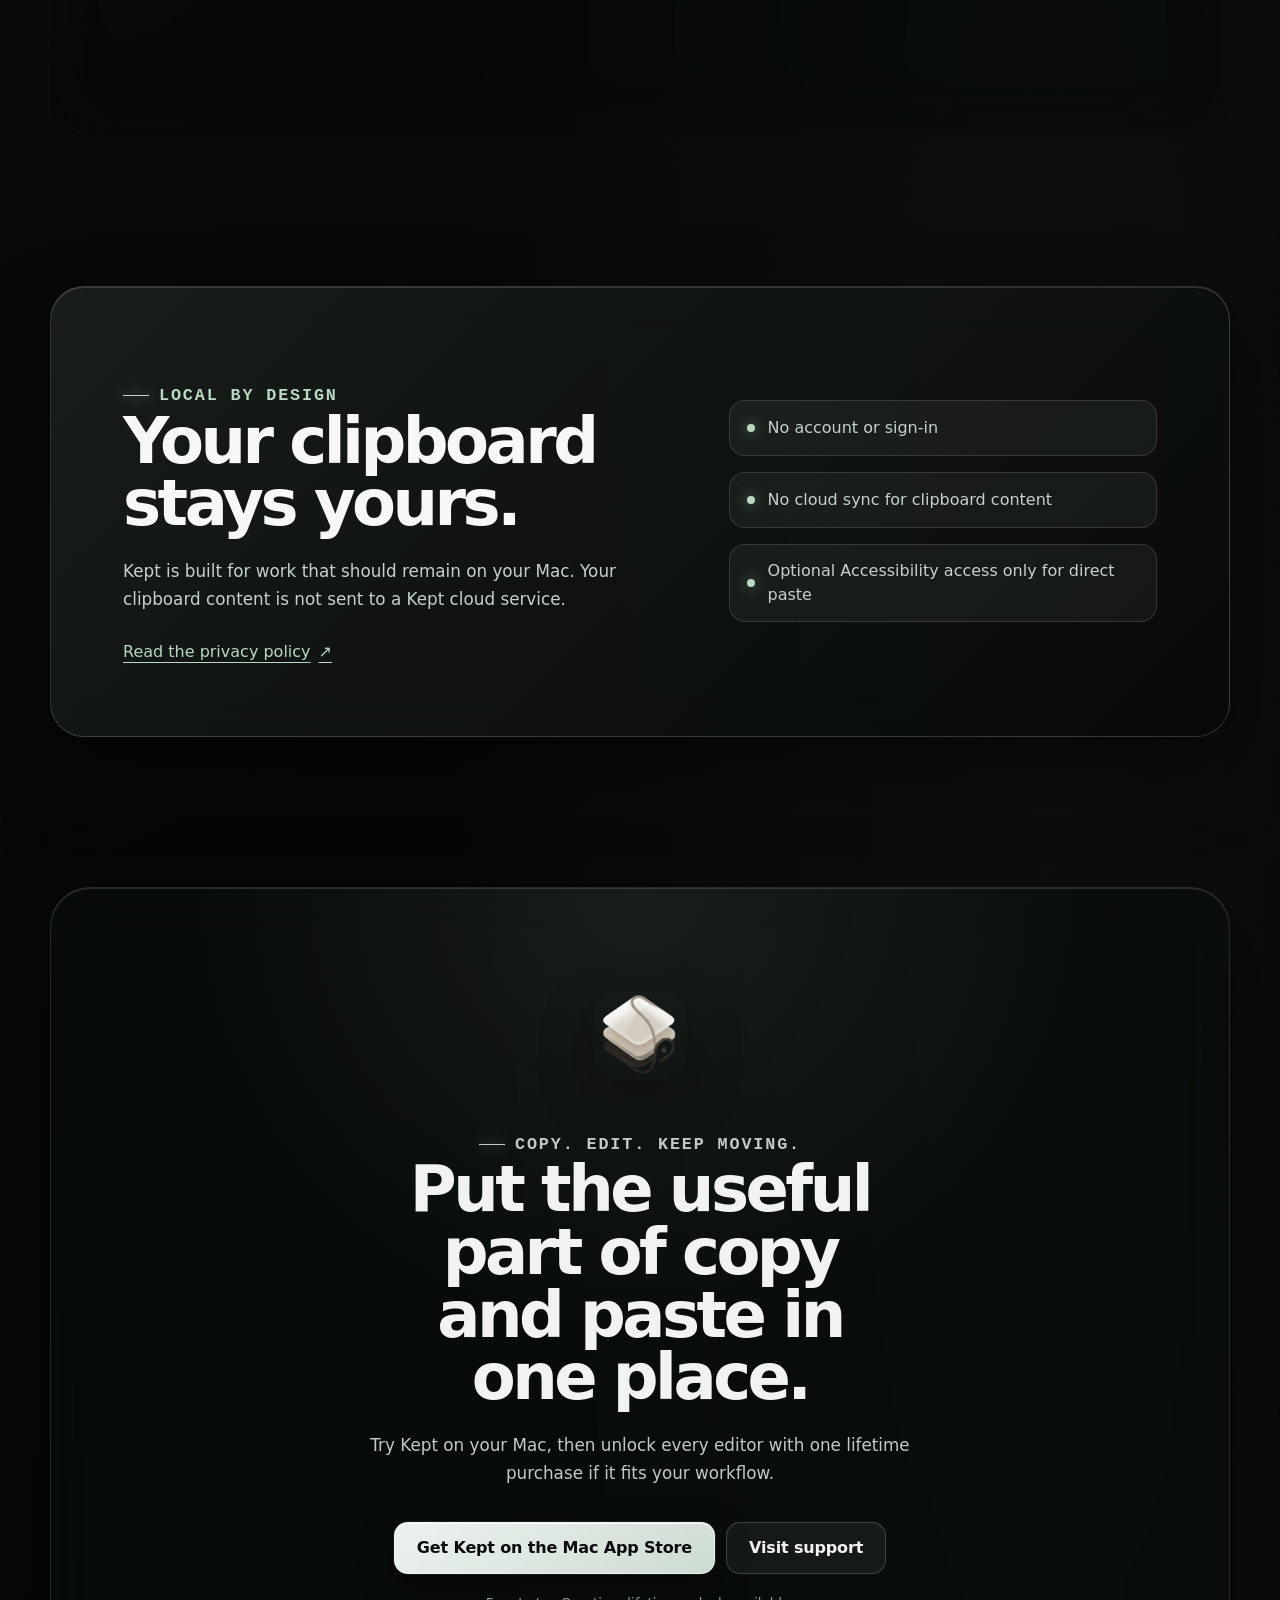
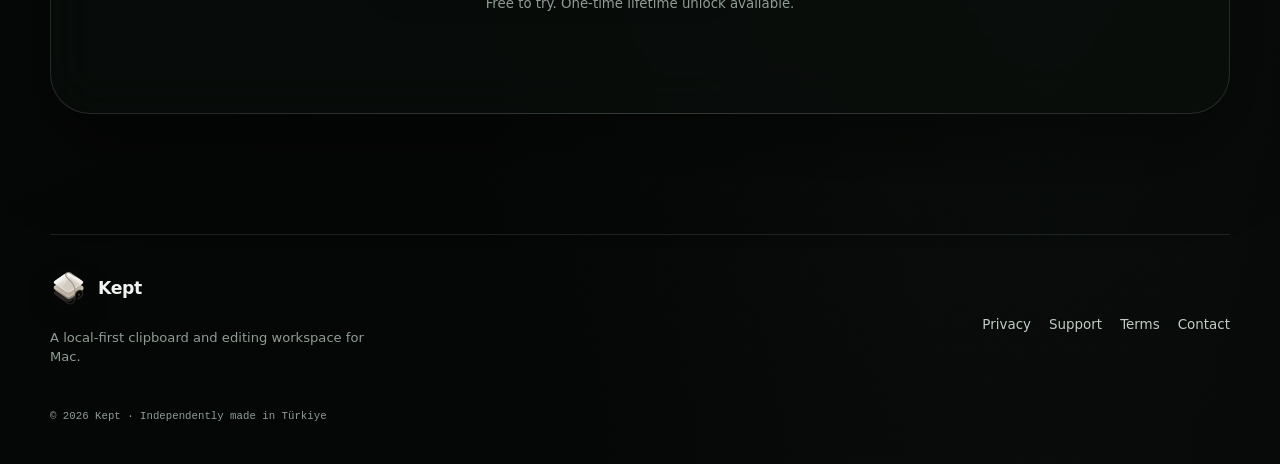
==== commit 1ab7dfdc: "Add Google Search Console verification" ====
--- a/index.html
+++ b/index.html
@@ -3,6 +3,7 @@
 <head>
   <meta charset="utf-8">
   <meta name="viewport" content="width=device-width, initial-scale=1">
+  <meta name="google-site-verification" content="f3bc124ElQyAXEG0vBiauz5J0_CD35lAfEdSwOCVrFQ">
   <title>Kept — Edit What You Copy on Mac</title>
   <meta name="description" content="A local-first clipboard manager for Mac. Edit copied text, screenshots, images, videos, and supported PDFs before you paste or share.">
   <meta name="robots" content="index,follow,max-image-preview:large">
